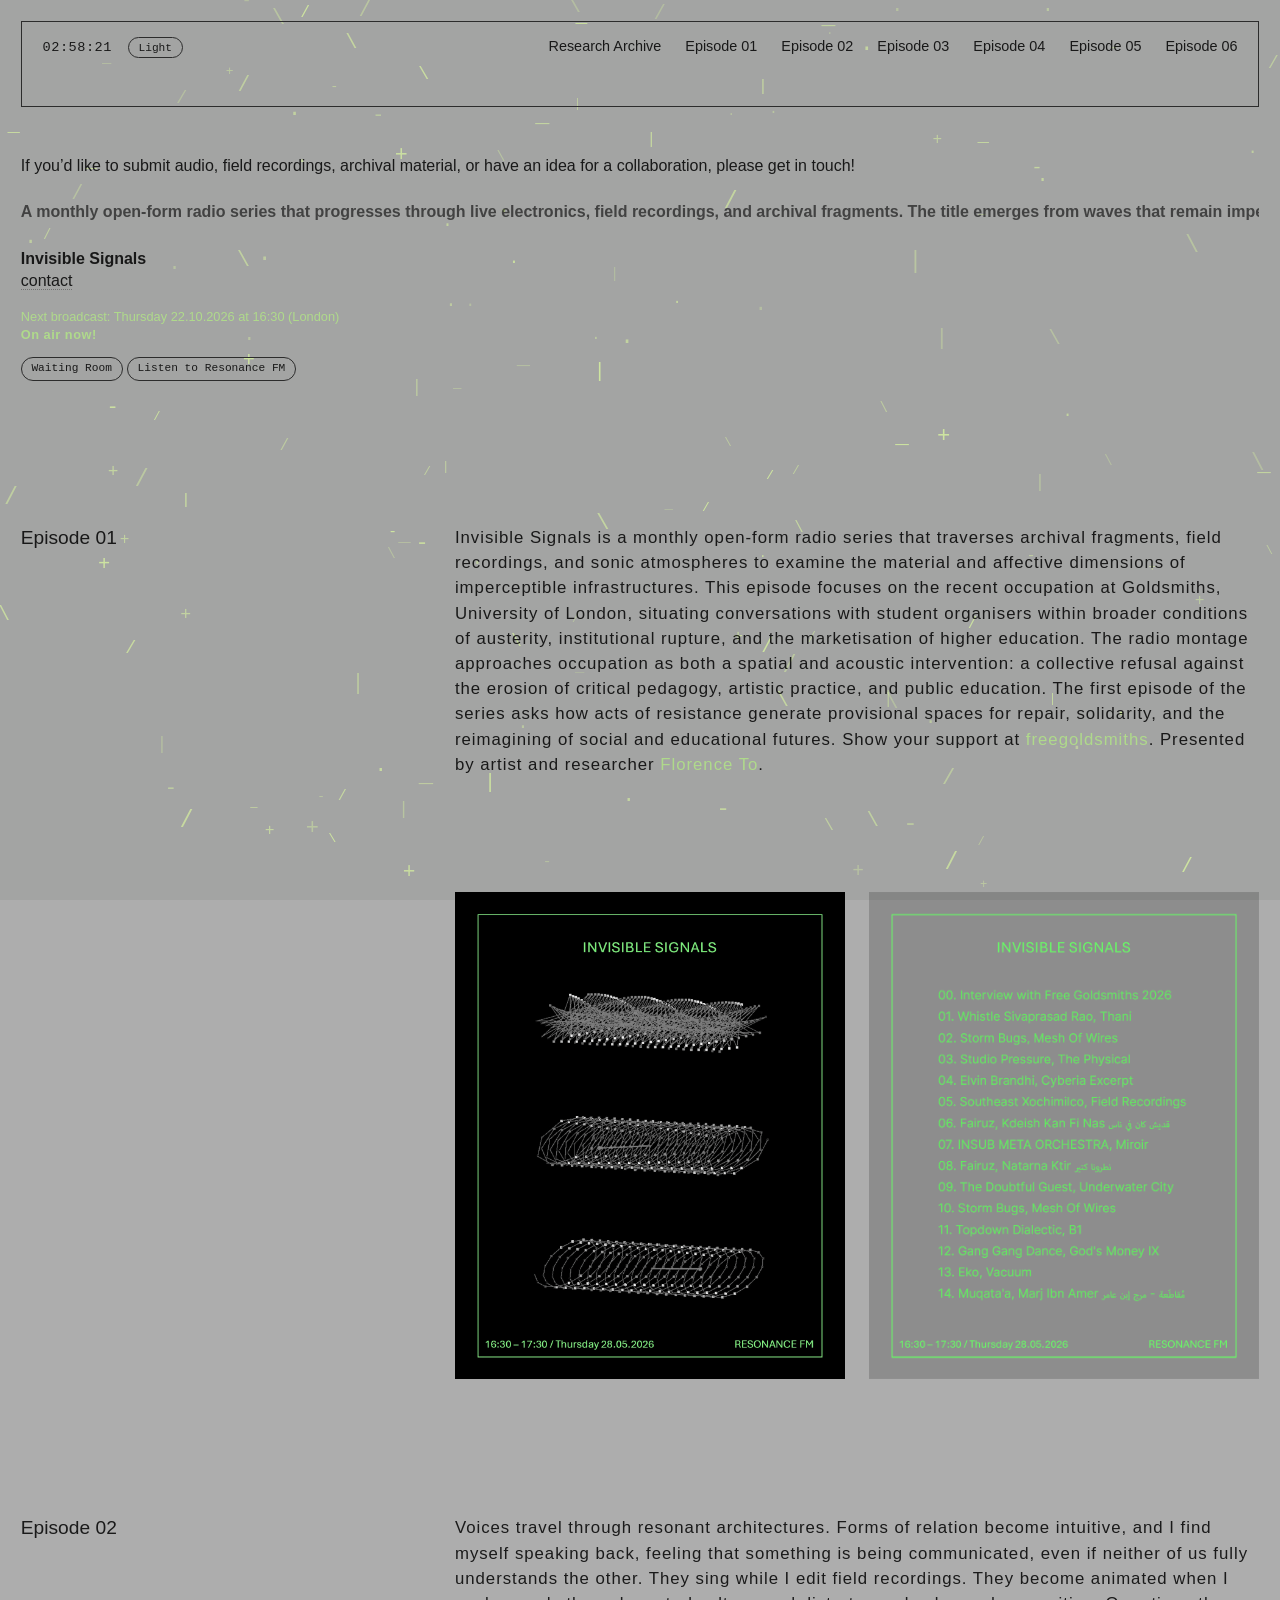
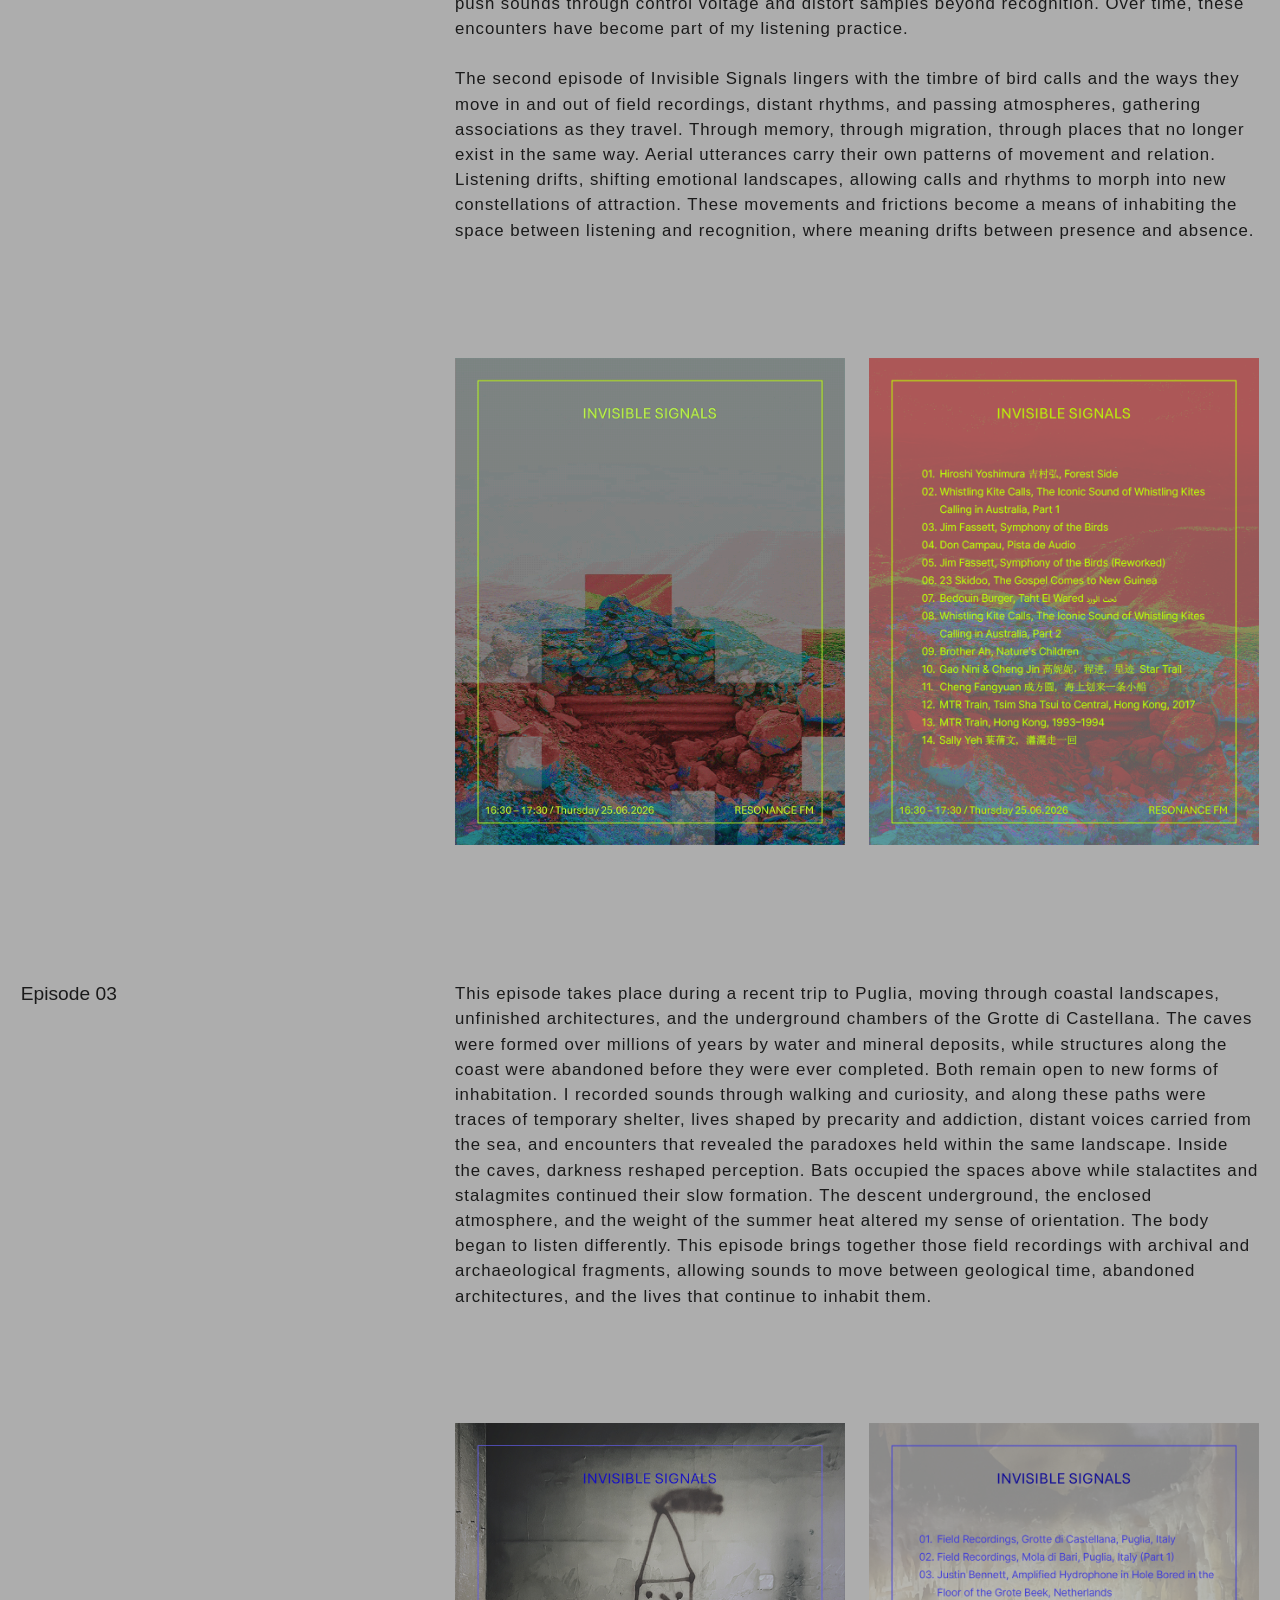
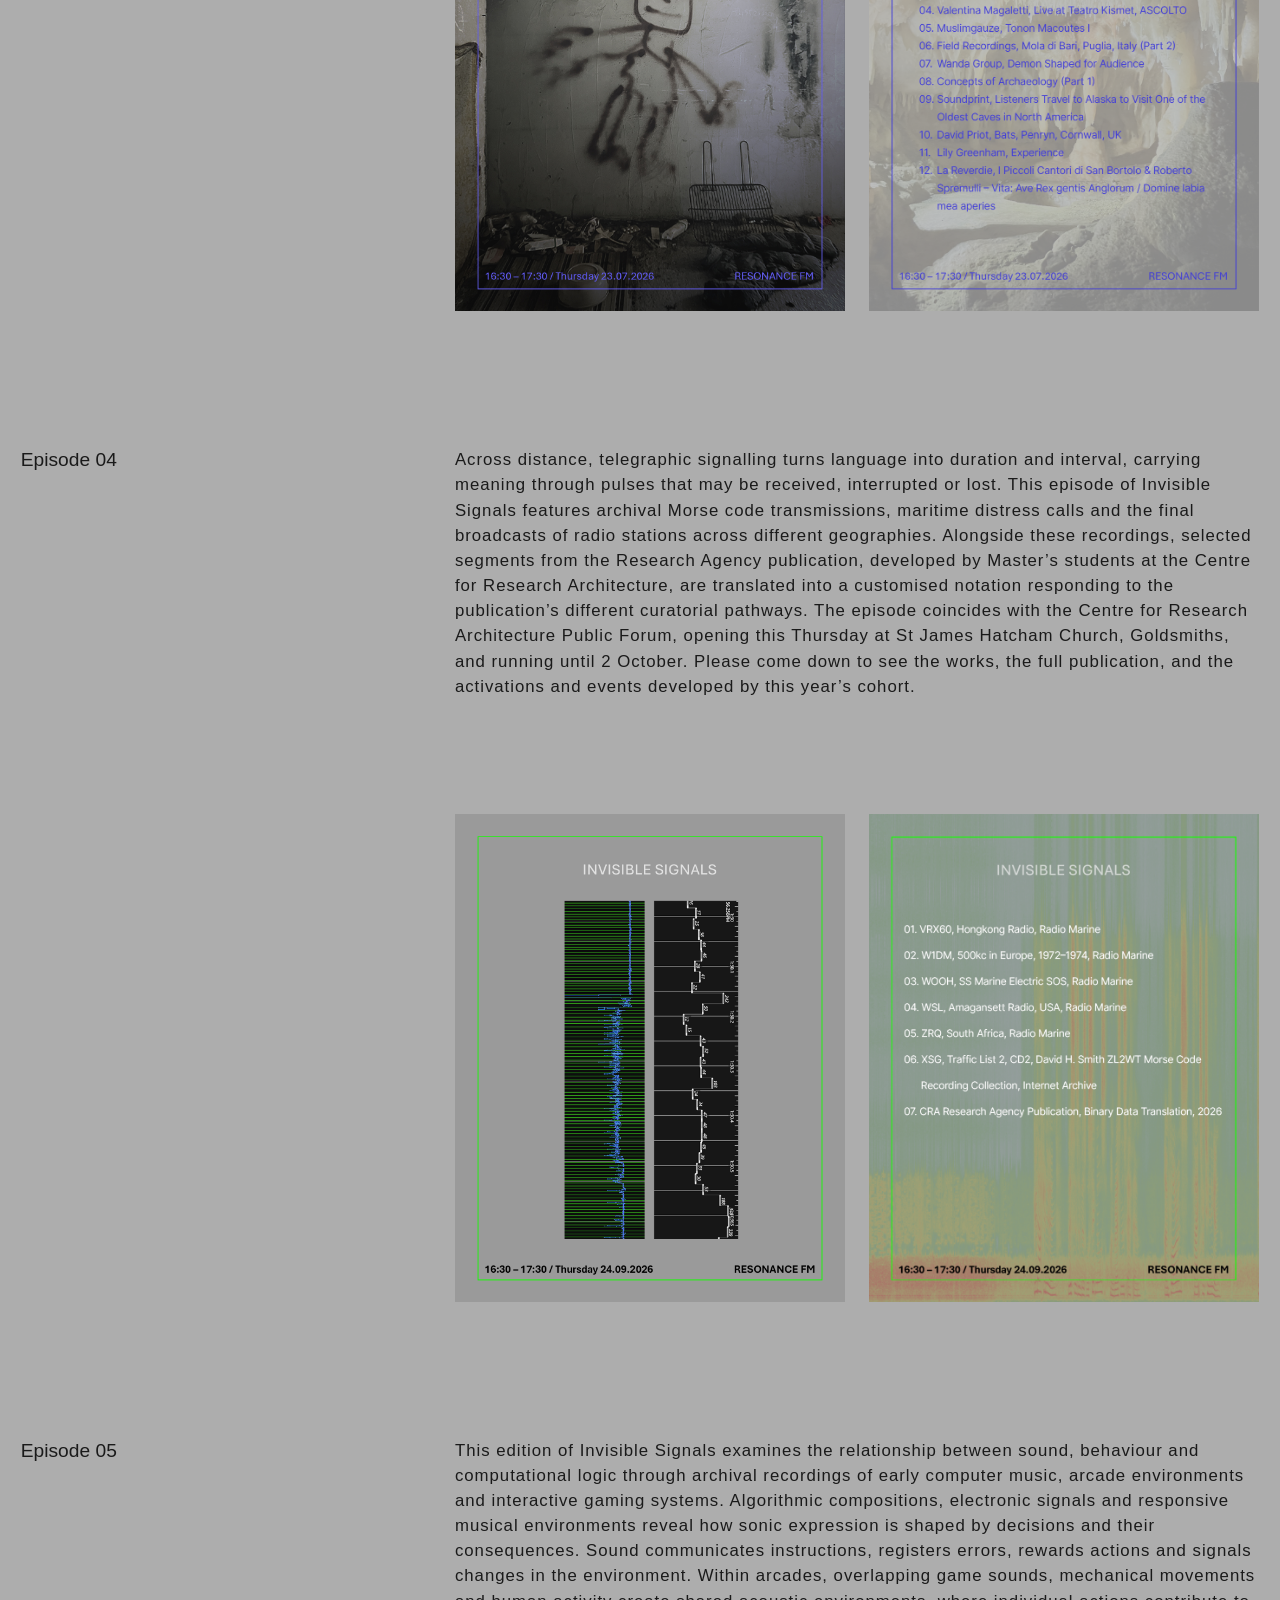
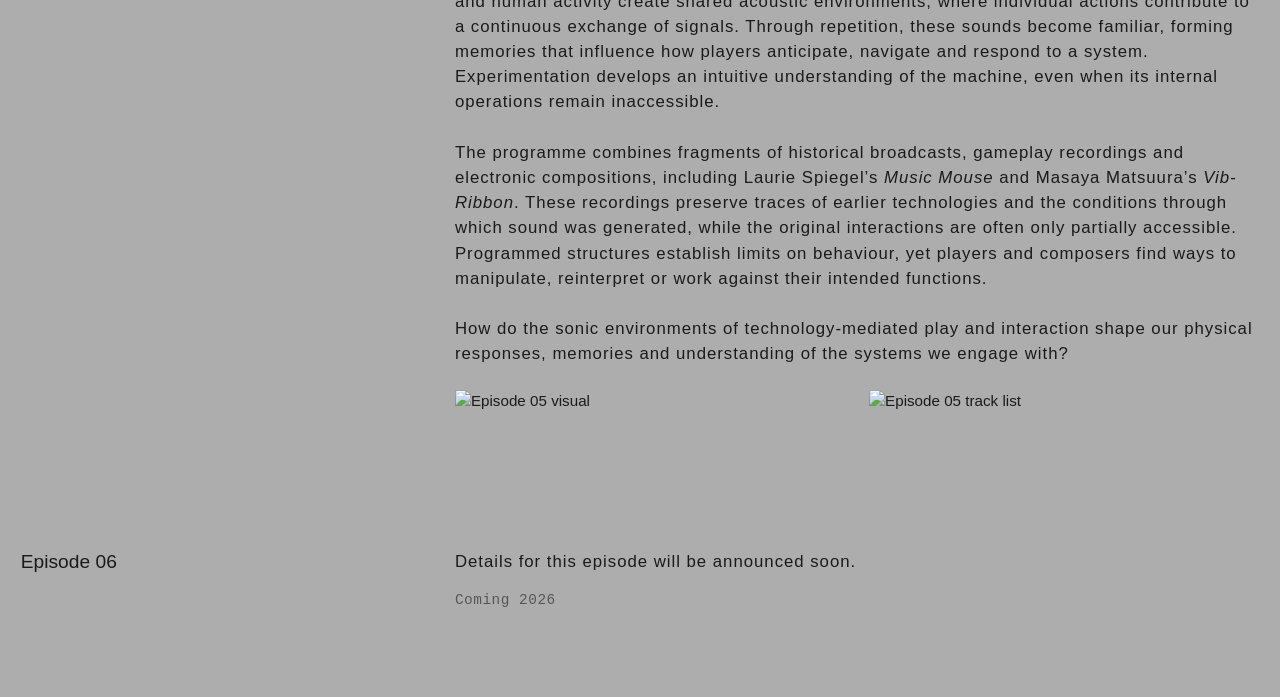
==== index.html @ 04d3ed94 "Update print statement from 'Hello' to 'Goodbye'" ====
<!DOCTYPE html>
<html lang="en">
<head>
    <meta charset="UTF-8">
    <link rel="icon" type="image/png" href="favicon.png">
    <meta name="viewport" content="width=device-width, initial-scale=1.0, shrink-to-fit=no">
    <title>Invisible Signals – Radio Series</title>
    <!-- Open Graph meta tags -->
    <meta property="og:title" content="Invisible Signals – Radio Series">
    <meta property="og:description" content="A monthly open-form radio series exploring live electronics, field recordings, and archival fragments. Hosted by Florence To.">
    <meta property="og:image" content="images/compress-wave.gif">
    <meta property="og:image:width" content="1200">
    <meta property="og:image:height" content="630">
    <meta property="og:url" content="https://invisiblesignals.org/">
    <meta property="og:type" content="website">
    <meta name="title" content="Invisible Signals – Radio Series">
    <meta name="description" content="A monthly open-form radio series exploring live electronics, field recordings, and archival fragments. Hosted by Florence To.">
    <style>
        /* ---------- RESET & BASE ---------- */
        * {
            margin: 0;
            padding: 0;
            box-sizing: border-box;
        }
        a {
            color: #9afc97;
            text-decoration: none;
            transition: opacity 0.2s ease, color 0.2s ease;
        }
        a:hover {
            opacity: 0.7;
        }
        .nav-right a,
        .right-col-bottom a,
        .episode-desc a,
        .contact-text a,
        .marquee-text a,
        .schedule-note a,
        .resonance-mobile-link {
            color: #9afc97;
        }
        .right-col-bottom a {
            border-bottom: 1px dotted #9afc97;
        }
        .right-col-bottom a:hover {
            border-bottom-color: #9afc97;
            opacity: 0.7;
        }
        .bodycopy-2 a {
            color: rgba(175, 218, 139, 1);
        }
        .bodycopy-2 a:hover {
            opacity: 0.7;
        }
        body.light-bg a,
        body.light-bg .nav-right a,
        body.light-bg .right-col-bottom a,
        body.light-bg .episode-desc a,
        body.light-bg .contact-text a,
        body.light-bg .marquee-text a,
        body.light-bg .schedule-note a,
        body.light-bg .resonance-mobile-link {
            color: #2c6e2c;
        }
        body.light-bg .right-col-bottom a {
            border-bottom-color: #2c6e2c;
        }
        body.light-bg .bodycopy-2 a {
            color: rgba(175, 218, 139, 1);
        }
        ::selection {
            background: #2a2a2a;
            color: #f0f0f0;
        }
        ::-moz-selection {
            background: #2a2a2a;
            color: #f0f0f0;
        }
        body.light-bg ::selection {
            background: #d0d0d0;
            color: #1a1a1a;
        }
        body.light-bg ::-moz-selection {
            background: #d0d0d0;
            color: #1a1a1a;
        }
        body {
            background: #adadad;
            font-family: 'Inter', 'Monument Grotesk Variable', -apple-system, BlinkMacSystemFont, sans-serif;
            color: rgba(255, 255, 255, 0.85);
            line-height: 1.4;
            -webkit-font-smoothing: antialiased;
            transition: background-color 0.2s ease, color 0.2s ease;
        }
        body::before {
            content: '';
            position: fixed;
            top: 0;
            left: 0;
            width: 100%;
            height: 100%;
            background-color: #30342f;
            mix-blend-mode: overlay;
            opacity: 0.8;
            pointer-events: none;
            z-index: 1;
            transition: opacity 0.2s ease;
        }
        #asciiCanvas {
            position: fixed;
            top: 0;
            left: 0;
            width: 100%;
            height: 100%;
            pointer-events: none;
            z-index: 0;
            opacity: 1;
        }
        .content {
            max-width: 1400px;
            margin: 0 auto;
            padding: 1.3rem;
            position: relative;
            z-index: 2;
        }
        .bodycopy-2 {
            font-size: clamp(0.9rem, 4vw, 1.05rem);
            letter-spacing: 0.058em;
            line-height: 1.5;
            color: rgba(255, 255, 255, 0.85);
        }
        .grey-caption {
            font-size: clamp(0.75rem, 3.5vw, 0.9rem);
            color: rgba(255, 255, 255, 0.6);
            font-family: 'Monument Grotesk Variable', monospace;
            letter-spacing: 0.037em;
            transition: color 0.2s ease;
        }
        .episode-title-left {
            font-size: clamp(1rem, 5vw, 1.2rem);
            font-weight: 500;
            color: rgba(255, 255, 255, 0.85);
        }
        .header-clock {
            font-family: monospace;
            font-size: clamp(0.7rem, 3.5vw, 0.85rem);
            letter-spacing: 0.5px;
            color: rgba(255, 255, 255, 0.7);
            transition: color 0.2s ease;
        }
        .contact-text {
            font-size: clamp(0.85rem, 4vw, 1rem);
            color: rgba(255, 255, 255, 0.72);
            transition: color 0.2s ease;
        }
        .marquee-text {
            font-weight: bold;
            white-space: nowrap;
            font-size: clamp(0.85rem, 4vw, 1rem);
            color: rgba(255, 255, 255, 0.85);
        }
        .right-col-bottom {
            font-size: clamp(0.85rem, 4vw, 1rem);
        }
        .right-col-bottom a {
            color: rgba(255, 255, 255, 0.64);
            text-decoration: none;
            border-bottom: 1px dotted;
            transition: color 0.2s ease, border-color 0.2s ease;
        }
        .right-col-bottom strong {
            display: block;
        }
        .episode-desc {
            font-size: 0.95rem;
            line-height: 1.5;
            color: rgba(255, 255, 255, 0.85);
            transition: color 0.2s ease;
        }
        .nav-bar {
            position: sticky;
            top: 0;
            background: transparent;
            backdrop-filter: none;
            padding: 0.8rem 1.3rem 3rem 1.3rem;
            margin-bottom: 2rem;
            z-index: 10;
            border: 1px solid #9afc97;
            transition: transform 0.3s ease-in-out, border-color 0.2s ease;
        }
        .nav-bar.header-hidden {
            transform: translateY(-100%);
        }
        .nav-bar-desktop {
            display: flex;
            justify-content: space-between;
            align-items: baseline;
            flex-wrap: wrap;
            gap: 1rem;
        }
        .nav-left {
            display: flex;
            align-items: baseline;
            gap: 1rem;
            flex-wrap: wrap;
        }
        .nav-right {
            display: flex;
            flex-wrap: wrap;
            gap: 1.5rem;
            list-style: none;
        }
        .nav-right a {
            font-size: clamp(0.75rem, 4vw, 0.9rem);
            text-decoration: none;
            color: rgba(255, 255, 255, 0.85);
            transition: opacity 0.2s;
        }
        .nav-right a:hover {
            opacity: 0.7;
        }
        .color-buttons {
            display: flex;
            align-items: baseline;
            gap: 0.5rem;
        }
        .mode-toggle-btn {
            background: transparent;
            border: 1px solid #9afc97;
            border-radius: 20px;
            padding: 0.2rem 0.6rem;
            font-size: 0.7rem;
            cursor: pointer;
            transition: all 0.2s ease;
            color: inherit;
            font-family: monospace;
        }
        .episode {
            margin: 4rem 0;
            padding-top: 2rem;
            scroll-margin-top: 80px;
        }
        .episode-grid {
            display: grid;
            grid-template-columns: 1fr 2fr;
            gap: 2rem;
            margin-top: 1rem;
        }
        .info-section {
            margin: 3rem 0 6rem;
        }
        .info-stack {
            display: flex;
            flex-direction: column;
            gap: 1.5rem;
        }
        .marquee-container {
            overflow: hidden;
            white-space: nowrap;
            width: 100%;
        }
        .marquee-content {
            display: inline-block;
            animation: scrollMarquee 40s linear infinite;
            padding-right: 2rem;
            opacity: 0.7;
        }
        @keyframes scrollMarquee {
            0% { transform: translateX(0); }
            100% { transform: translateX(-50%); }
        }
        body.light-bg {
            color: rgba(0, 0, 0, 0.85);
        }
        body.light-bg .bodycopy-2,
        body.light-bg .episode-title-left,
        body.light-bg .episode-desc,
        body.light-bg .nav-right a,
        body.light-bg .contact-text,
        body.light-bg .marquee-text,
        body.light-bg .right-col-bottom a,
        body.light-bg .header-clock {
            color: rgba(0, 0, 0, 0.85);
        }
        body.light-bg .grey-caption {
            color: rgba(0, 0, 0, 0.5);
        }
        body.light-bg .right-col-bottom a {
            border-bottom-color: rgba(0, 0, 0, 0.3);
        }
        body.light-bg .nav-bar {
            border-color: #2c2c2c;
        }
        body.light-bg .mode-toggle-btn {
            border-color: #2c2c2c;
        }
        body.light-bg::before {
            opacity: 0.2;
        }
        .schedule-note {
            margin-top: 1rem;
            font-size: 0.8rem;
            line-height: 1.4;
            color: rgba(175, 218, 139, 1);
        }
        body.light-bg .schedule-note {
            color: rgba(175, 218, 139, 1);
        }
        .countdown {
            font-weight: bold;
            letter-spacing: 0.5px;
        }
        /* Resonance mobile link – solid border forced */
        .resonance-mobile-link {
            display: inline-block;
            margin-top: 0.8rem;
            background: transparent;
            border: 1px solid #9afc97 !important;
            border-radius: 20px;
            padding: 0.2rem 0.6rem;
            font-size: 0.7rem;
            font-family: monospace;
            color: inherit;
            text-decoration: none;
            cursor: pointer;
            transition: opacity 0.2s;
        }
        .resonance-mobile-link:hover {
            opacity: 0.7;
        }
        body.light-bg .resonance-mobile-link {
            border-color: #2c2c2c !important;
        }

        /* Animated Waiting Room button – cycles between current (white text + green border) and schedule green */
        @keyframes colorShift {
            0% {
                color: #000000;
                border-color: #9afc97;
            }
            50% {
                color: rgba(175, 218, 139, 1);
                border-color: rgba(175, 218, 139, 1);
            }
            100% {
                color: #000000;
                border-color: #9afc97;
            }
        }
        #waitingRoomBtn {
            animation: colorShift 4s ease-in-out infinite;
        }

        /* Popup player – works on both desktop and mobile */
        .popup-player {
            position: fixed;
            z-index: 1000;
            background-color: #1c1c1b;
            border: 1px solid #9afc97;
            border-radius: 12px;
            width: 320px;
            box-shadow: 0 4px 20px rgba(0,0,0,0.5);
            cursor: grab;
        }
        .popup-player:active {
            cursor: grabbing;
        }
        .popup-header {
            display: flex;
            justify-content: space-between;
            align-items: center;
            padding: 0.5rem 0.8rem;
            background: rgba(0,0,0,0.5);
            border-top-left-radius: 12px;
            border-top-right-radius: 12px;
            cursor: grab;
            user-select: none;
        }
        .popup-header:active {
            cursor: grabbing;
        }
        .popup-title {
            font-size: 0.8rem;
            font-family: monospace;
            color: #9afc97;
        }
        .popup-close {
            background: none;
            border: none;
            color: #9afc97;
            font-size: 1.2rem;
            cursor: pointer;
            padding: 0 0.2rem;
            line-height: 1;
        }
        .popup-close:hover {
            opacity: 0.7;
        }
        .popup-content {
            padding: 0.8rem;
        }
        .popup-content iframe {
            width: 100%;
            height: 180px;
            border: none;
            border-radius: 8px;
        }
        body.light-bg .popup-player {
            background-color: #f5f3ef;
            border-color: #2c2c2c;
        }
        body.light-bg .popup-title {
            color: #2c2c2c;
        }
        body.light-bg .popup-close {
            color: #2c2c2c;
        }
        body.light-bg .popup-header {
            background: rgba(0,0,0,0.05);
        }
        @media (max-width: 640px) {
            .popup-player {
                width: 260px;
            }
        }
        @media (max-width: 480px) {
            .popup-player {
                width: 240px;
            }
        }
        /* Mobile header – simplified (no Resonance button) */
        .mobile-second-row {
            display: none;
        }
        .episode-dropdown {
            display: none;
        }
        @media (max-width: 640px) {
            .content { padding: 0.8rem; }
            .nav-bar {
                padding: 0.6rem 0.8rem 0.6rem 0.8rem;
                margin-bottom: 0.5rem;
                flex-direction: column;
            }
            .schedule-note { font-size: 0.9rem; }
            .archive-link-mobile {
                color: inherit !important;
            }
            .archive-link-mobile:hover {
                opacity: 0.7;
            }
            .nav-bar-desktop { flex-direction: column; gap: 0.6rem; }
            .nav-left { width: 100%; justify-content: space-between; }
            .nav-right { display: none; }
            .mobile-second-row {
                display: flex;
                justify-content: space-between;
                align-items: center;
                width: 100%;
                margin-top: 0.2rem;
            }
            .archive-link-mobile {
                font-size: 0.85rem;
                text-decoration: none;
                color: inherit;
                white-space: nowrap;
            }
            .episode-dropdown {
                display: block;
                flex-shrink: 1;
                min-width: 0;
            }
            .episode-dropdown select {
                background: transparent;
                border: 1px solid #9afc97;
                border-radius: 20px;
                padding: 0.2rem 0.6rem;
                font-size: 0.75rem;
                font-family: monospace;
                color: inherit;
                cursor: pointer;
                width: auto;
                max-width: 140px;
            }
            .color-buttons { gap: 0.3rem; }
            .episode-grid { grid-template-columns: 1fr; gap: 1rem; }
            .marquee-content { animation-duration: 35s; }
            .episode { margin: 2.5rem 0; }
            .info-section { margin: 2rem 0 4rem; }
        }
        @media (max-width: 480px) {
            .content { padding: 0.6rem; }
            .nav-bar { padding: 0.5rem 0.6rem 0.5rem 0.6rem; }
            .archive-link-mobile { font-size: 0.75rem; }
            .episode-dropdown select { font-size: 0.7rem; padding: 0.15rem 0.5rem; max-width: 120px; }
            .marquee-content { animation-duration: 30s; }
        }
    </style>
</head>
<body>

<canvas id="asciiCanvas"></canvas>

<div class="content">
    <div class="nav-bar" id="mainHeader">
        <div class="nav-bar-desktop">
            <div class="nav-left">
                <div class="header-clock" id="liveClock">--:--:--</div>
                <div class="color-buttons">
                    <button class="mode-toggle-btn" id="modeToggleBtn">Light</button>
                </div>
            </div>
            <ul class="nav-right">
                <li><a href="/archive">Research Archive</a></li>
                <li><a href="#ep1">Episode 01</a></li>
                <li><a href="#ep2">Episode 02</a></li>
                <li><a href="#ep3">Episode 03</a></li>
                <li><a href="#ep4">Episode 04</a></li>
                <li><a href="#ep5">Episode 05</a></li>
                <li><a href="#ep6">Episode 06</a></li>
            </ul>
        </div>
        <div class="mobile-second-row">
            <a href="/archive" class="archive-link-mobile">Research Archive</a>
            <div class="episode-dropdown">
                <select id="mobileEpisodeSelect">
                    <option value="#ep1">Episode 01</option>
                    <option value="#ep2">Episode 02</option>
                    <option value="#ep3">Episode 03</option>
                    <option value="#ep4">Episode 04</option>
                    <option value="#ep5">Episode 05</option>
                    <option value="#ep6">Episode 06</option>
                </select>
            </div>
        </div>
    </div>

    <section id="info" class="info-section">
        <div class="info-stack">
            <div class="contact-text">
                If you’d like to submit audio, field recordings, archival material, or have an idea for a collaboration, please get in touch!
            </div>
            <div class="marquee-container">
                <div class="marquee-content marquee-text">
                    A monthly open-form radio series that progresses through live electronics, field recordings, and archival fragments. The title emerges from waves that remain imperceptible even as they are heard and felt. The series follows these signals as forms of vibration moving through aetheric conditions in bodies, environments, and infrastructural systems. Each episode moves between sonic essay, radio play, and live composition, tracing rupture, resistance, and repair within border zones, technological networks, and contested terrains.&nbsp;&nbsp;&nbsp;
                </div>
            </div>
            <div class="right-col-bottom">
                <strong>Invisible Signals</strong>
                <a href="mailto:seirynx@mailfence.com">contact</a>
                <div class="schedule-note">
                    <div>Next broadcast: Thursday 22.10.2026 at 16:30 (London)</div>
                    <div class="countdown" id="countdownTimer">--d --h --m --s</div>
                </div>
                <a href="/sound" class="resonance-mobile-link" id="waitingRoomBtn">Waiting Room</a>
                <a href="#" id="resonanceLinkMobile" class="resonance-mobile-link">Listen to Resonance FM</a>
            </div>
        </div>
    </section>

    <!-- EPISODES -->
    <section id="ep1" class="episode">
    <div class="episode-grid">
        <div class="episode-title-left">Episode 01</div>
        <div class="episode-desc">
            <div class="bodycopy-2">Invisible Signals is a monthly open-form radio series that traverses archival fragments, field recordings, and sonic atmospheres to examine the material and affective dimensions of imperceptible infrastructures. This episode focuses on the recent occupation at Goldsmiths, University of London, situating conversations with student organisers within broader conditions of austerity, institutional rupture, and the marketisation of higher education. The radio montage approaches occupation as both a spatial and acoustic intervention: a collective refusal against the erosion of critical pedagogy, artistic practice, and public education. The first episode of the series asks how acts of resistance generate provisional spaces for repair, solidarity, and the reimagining of social and educational futures. Show your support at <a href="https://www.instagram.com/freegoldsmiths" target="_blank" rel="noopener noreferrer">freegoldsmiths</a>. Presented by artist and researcher <a href="https://florence-to.com/" target="_blank" rel="noopener noreferrer">Florence To</a>.</div>
            
            <!-- Side-by-side images -->
            <iframe style="margin-top: 1.5rem; width: 100%; height: 60px;" 
                src="https://player-widget.mixcloud.com/widget/iframe/?hide_cover=1&mini=1&hide_artwork=1&feed=%2FResonance%2Finvisible-signals-28-may-2026-re-editmp3%2F" 
                frameborder="0" 
                allow="encrypted-media; fullscreen; autoplay; idle-detection; speaker-selection; web-share;">
            </iframe>
            <div style="display: flex; gap: 1.5rem; margin: 1.5rem 0; flex-wrap: wrap;">
                <img src="images/episode_01.gif" alt="Episode 01 visual" style="flex: 1; min-width: 150px; max-width: calc(50% - 0.75rem); height: auto; border-radius: 0px;">
                <img src="images/IS_Track_List_01.png" alt="Episode 01 visual" style="flex: 1; min-width: 150px; max-width: calc(50% - 0.75rem); height: auto; border-radius: 0px;">
            </div>
            <div style="margin-top: 1.5rem;"><span class="grey-caption"></span></div>
         </div>
     </div>
</section>

    <section id="ep2" class="episode">
        <div class="episode-grid">
            <div class="episode-title-left">Episode 02</div>
            <div class="episode-desc">
                <div class="bodycopy-2">
    <p style="margin-bottom: 1.5em;">
        Voices travel through resonant architectures. Forms of relation become intuitive, and I find myself speaking back, feeling that something is being communicated, even if neither of us fully understands the other. They sing while I edit field recordings. They become animated when I push sounds through control voltage and distort samples beyond recognition. Over time, these encounters have become part of my listening practice.
    </p>
                    
    <p>
        The second episode of Invisible Signals lingers with the timbre of bird calls and the ways they move in and out of field recordings, distant rhythms, and passing atmospheres, gathering associations as they travel. Through memory, through migration, through places that no longer exist in the same way. Aerial utterances carry their own patterns of movement and relation. Listening drifts, shifting emotional landscapes, allowing calls and rhythms to morph into new constellations of attraction. These movements and frictions become a means of inhabiting the space between listening and recognition, where meaning drifts between presence and absence.
    </p>
</div>
            <!-- Side-by-side images -->
            <iframe style="margin-top: 1.5rem; width: 100%; height: 60px;" 
                    src="https://player-widget.mixcloud.com/widget/iframe/?hide_cover=1&mini=1&hide_artwork=1&feed=%2FResonance%2Finvisible-signals-25-june-2026-episode-02%2F" 
                    frameborder="0" 
                    allow="encrypted-media; fullscreen; autoplay; idle-detection; speaker-selection; web-share;">
            </iframe>
            <div style="display: flex; gap: 1.5rem; margin: 1.5rem 0; flex-wrap: wrap;">
                <img src="images/episode_02.gif" alt="Episode 02 visual" style="flex: 1; min-width: 150px; max-width: calc(50% - 0.75rem); height: auto; border-radius: 0px;">
                <img src="images/IS_Track_List_02.png" alt="Episode 02 visual" style="flex: 1; min-width: 150px; max-width: calc(50% - 0.75rem); height: auto; border-radius: 0px;">
            </div>
            <div style="margin-top: 1.5rem;"><span class="grey-caption"></span></div>
         </div>
     </div>
</section>

<section id="ep3" class="episode">
    <div class="episode-grid">
        <div class="episode-title-left">Episode 03</div>
        <div class="episode-desc">
            <div class="bodycopy-2">This episode takes place during a recent trip to Puglia, moving through coastal landscapes, unfinished architectures, and the underground chambers of the Grotte di Castellana. The caves were formed over millions of years by water and mineral deposits, while structures along the coast were abandoned before they were ever completed. Both remain open to new forms of inhabitation. I recorded sounds through walking and curiosity, and along these paths were traces of temporary shelter, lives shaped by precarity and addiction, distant voices carried from the sea, and encounters that revealed the paradoxes held within the same landscape. Inside the caves, darkness reshaped perception. Bats occupied the spaces above while stalactites and stalagmites continued their slow formation. The descent underground, the enclosed atmosphere, and the weight of the summer heat altered my sense of orientation. The body began to listen differently. This episode brings together those field recordings with archival and archaeological fragments, allowing sounds to move between geological time, abandoned architectures, and the lives that continue to inhabit them.</div>
            
            <!-- Side-by-side images -->
            <iframe style="margin-top: 1.5rem; width: 100%; height: 60px;" 
                    src="https://player-widget.mixcloud.com/widget/iframe/?hide_cover=1&mini=1&hide_artwork=1&feed=%2FResonance%2Finvisible-signals-23-july-2026%2F" 
                    frameborder="0" 
                    allow="encrypted-media; fullscreen; autoplay; idle-detection; speaker-selection; web-share;">
            </iframe>
            <div style="display: flex; gap: 1.5rem; margin: 1.5rem 0; flex-wrap: wrap;">
                <img src="images/episode_03.jpg" alt="Episode 03 visual" style="flex: 1; min-width: 150px; max-width: calc(50% - 0.75rem); height: auto; border-radius: 0px;">
                <img src="images/IS_Track_List_03.png" alt="Episode 03 visual" style="flex: 1; min-width: 150px; max-width: calc(50% - 0.75rem); height: auto; border-radius: 0px;">
            </div>
            <div style="margin-top: 1.5rem;"><span class="grey-caption"></span></div>
            
        </div> <!-- end episode-desc -->
    </div> <!-- end episode-grid -->
</section>

    <section id="ep4" class="episode">
        <div class="episode-grid">
            <div class="episode-title-left">Episode 04</div>
            <div class="episode-desc">
            <div class="bodycopy-2">Across distance, telegraphic signalling turns language into duration and interval, carrying meaning through pulses that may be received, interrupted or lost. This episode of Invisible Signals features archival Morse code transmissions, maritime distress calls and the final broadcasts of radio stations across different geographies. Alongside these recordings, selected segments from the Research Agency publication, developed by Master’s students at the Centre for Research Architecture, are translated into a customised notation responding to the publication’s different curatorial pathways. The episode coincides with the Centre for Research Architecture Public Forum, opening this Thursday at St James Hatcham Church, Goldsmiths, and running until 2 October. Please come down to see the works, the full publication, and the activations and events developed by this year’s cohort.
</div>
            
            <!-- Side-by-side images -->
            <iframe style="margin-top: 1.5rem; width: 100%; height: 60px;" 
                    src="https://player-widget.mixcloud.com/widget/iframe/?hide_cover=1&mini=1&hide_artwork=1&feed=%2FResonance%2Finvisible-signals-24-september-2026-4%2F" 
                    frameborder="0" 
                    allow="encrypted-media; fullscreen; autoplay; idle-detection; speaker-selection; web-share;">
            </iframe>
            <div style="display: flex; gap: 1.5rem; margin: 1.5rem 0; flex-wrap: wrap;">
                <img src="images/episode_04.png" alt="Episode 04 visual" style="flex: 1; min-width: 150px; max-width: calc(50% - 0.75rem); height: auto; border-radius: 0px;">
                <img src="images/IS_Track_List_04.png" alt="Episode 04 visual" style="flex: 1; min-width: 150px; max-width: calc(50% - 0.75rem); height: auto; border-radius: 0px;">
            </div>
            <div style="margin-top: 1.5rem;"><span class="grey-caption"></span></div>
            
        </div> <!-- end episode-desc -->
    </div> <!-- end episode-grid -->
</section>
        <section id="ep5" class="episode">
        <div class="episode-grid">
            <div class="episode-title-left">Episode 05</div>
            <div class="episode-desc">
                <div class="bodycopy-2">
                    <p style="margin-bottom: 1.5em;">
                        This edition of Invisible Signals examines the relationship between sound, behaviour and computational logic through archival recordings of early computer music, arcade environments and interactive gaming systems. Algorithmic compositions, electronic signals and responsive musical environments reveal how sonic expression is shaped by decisions and their consequences. Sound communicates instructions, registers errors, rewards actions and signals changes in the environment. Within arcades, overlapping game sounds, mechanical movements and human activity create shared acoustic environments, where individual actions contribute to a continuous exchange of signals. Through repetition, these sounds become familiar, forming memories that influence how players anticipate, navigate and respond to a system. Experimentation develops an intuitive understanding of the machine, even when its internal operations remain inaccessible.
                    </p>

                    <p style="margin-bottom: 1.5em;">
                        The programme combines fragments of historical broadcasts, gameplay recordings and electronic compositions, including Laurie Spiegel’s <em>Music Mouse</em> and Masaya Matsuura’s <em>Vib-Ribbon</em>. These recordings preserve traces of earlier technologies and the conditions through which sound was generated, while the original interactions are often only partially accessible. Programmed structures establish limits on behaviour, yet players and composers find ways to manipulate, reinterpret or work against their intended functions.
                    </p>

                    <p>
                        How do the sonic environments of technology-mediated play and interaction shape our physical responses, memories and understanding of the systems we engage with?
                    </p>
                </div>

                <!-- ============================================================
                     MIXCLOUD PLAYER — NOT YET LIVE
                     When the Episode 05 show page exists on Mixcloud, take the
                     embed code and paste the feed slug into the src below
                     (the part between the two %2F), then delete the
                     surrounding comment tags so the iframe is active.

                     Example:
                     ...&feed=%2FResonance%2Finvisible-signals-22-october-2026-episode-05%2F

                <iframe style="margin-top: 1.5rem; width: 100%; height: 60px;" 
                        src="https://player-widget.mixcloud.com/widget/iframe/?hide_cover=1&mini=1&hide_artwork=1&feed=%2FResonance%2F[EPISODE-05-SLUG]%2F" 
                        frameborder="0" 
                        allow="encrypted-media; fullscreen; autoplay; idle-detection; speaker-selection; web-share;">
                </iframe>
                     ============================================================ -->

                <div style="display: flex; gap: 1.5rem; margin: 1.5rem 0; flex-wrap: wrap;">
                    <img src="images/episode_05.gif" alt="Episode 05 visual" style="flex: 1; min-width: 150px; max-width: calc(50% - 0.75rem); height: auto; border-radius: 0px;">
                    <img src="images/IS_Track_List_05.gif" alt="Episode 05 track list" style="flex: 1; min-width: 150px; max-width: calc(50% - 0.75rem); height: auto; border-radius: 0px;">
                </div>
                <div style="margin-top: 1.5rem;"><span class="grey-caption"></span></div>
            </div>
        </div>
    </section>

    <section id="ep6" class="episode">
        <div class="episode-grid">
            <div class="episode-title-left">Episode 06</div>
            <div class="episode-desc">
                <div class="bodycopy-2">Details for this episode will be announced soon.</div>
                <div class="grey-caption" style="margin-top: 1rem;">Coming 2026</div>
            </div>
        </div>
    </section>
</div>

<!-- Popup player -->
<div id="resonancePopup" class="popup-player" style="display: none; top: 20px; left: 20px;">
    <div class="popup-header" id="popupHeader">
        <span class="popup-title">Resonance FM</span>
        <button class="popup-close" id="closePopup">&times;</button>
    </div>
    <div class="popup-content">
        <iframe src="http://player.resonancefm.com/" title="Resonance FM player"></iframe>
    </div>
</div>

<script>
    // ========== ASCII WAVE PARTICLES ==========
    const canvas = document.getElementById('asciiCanvas');
    let ctx = canvas.getContext('2d');
    let particles = [];
    let width = window.innerWidth;
    let height = window.innerHeight;
    const chars = ['/', '\\', '|', '-', '_', '+', '.', '·'];

    let mouseX = null, mouseY = null;
    const MAGNET_RADIUS = 150;
    const MAGNET_STRENGTH = 0.15;
    const MAX_SPEED = 1.5;

    function resizeCanvas() {
        width = window.innerWidth;
        height = window.innerHeight;
        canvas.width = width;
        canvas.height = height;
        initParticles();
    }

    function initParticles() {
        let particleCount = Math.floor(width * height / 8000);
        particleCount = Math.min(500, Math.max(150, particleCount));
        particles = [];
        const isMobile = width < 640;
        const minSize = isMobile ? 10 : 12;
        const maxSize = isMobile ? 20 : 24;
        for (let i = 0; i < particleCount; i++) {
            particles.push({
                x: Math.random() * width,
                y: Math.random() * height,
                char: chars[Math.floor(Math.random() * chars.length)],
                vx: (Math.random() - 0.5) * 0.3,
                vy: (Math.random() - 0.5) * 0.2 + 0.1,
                size: minSize + Math.random() * (maxSize - minSize),
                opacity: 0.3 + Math.random() * 0.5
            });
        }
    }

    function updateParticles() {
        if (mouseX !== null && mouseY !== null) {
            for (let p of particles) {
                let dx = mouseX - p.x;
                let dy = mouseY - p.y;
                let dist = Math.hypot(dx, dy);
                if (dist < MAGNET_RADIUS && dist > 0.01) {
                    let force = (1 - dist / MAGNET_RADIUS) * MAGNET_STRENGTH;
                    force = Math.min(force, 0.5);
                    let angle = Math.atan2(dy, dx);
                    let ax = Math.cos(angle) * force;
                    let ay = Math.sin(angle) * force;
                    p.vx += ax;
                    p.vy += ay;
                    let spd = Math.hypot(p.vx, p.vy);
                    if (spd > MAX_SPEED) {
                        p.vx = (p.vx / spd) * MAX_SPEED;
                        p.vy = (p.vy / spd) * MAX_SPEED;
                    }
                }
            }
        }
        for (let p of particles) {
            p.x += p.vx;
            p.y += p.vy;
            if (p.x < -50) p.x = width + 50;
            if (p.x > width + 50) p.x = -50;
            if (p.y < -50) p.y = height + 50;
            if (p.y > height + 50) p.y = -50;
        }
    }

    function drawParticles() {
        if (!ctx) return;
        ctx.clearRect(0, 0, width, height);
        ctx.font = '14px "Courier New", monospace';
        ctx.fillStyle = '#e3ffa9';
        ctx.textBaseline = 'middle';
        ctx.textAlign = 'center';
        for (let p of particles) {
            ctx.font = `${p.size}px "Courier New", monospace`;
            ctx.globalAlpha = p.opacity * 0.9;
            ctx.fillText(p.char, p.x, p.y);
        }
        ctx.globalAlpha = 1;
    }

    // ✅ ANIMATION LOOP (was missing – fixed)
    function animate() {
        updateParticles();
        drawParticles();
        requestAnimationFrame(animate);
    }

    function updateMousePosition(clientX, clientY) {
        const rect = canvas.getBoundingClientRect();
        if (rect.width === 0 || rect.height === 0) return;
        const scaleX = canvas.width / rect.width;
        const scaleY = canvas.height / rect.height;
        let canvasX = (clientX - rect.left) * scaleX;
        let canvasY = (clientY - rect.top) * scaleY;
        canvasX = Math.min(Math.max(canvasX, 0), width);
        canvasY = Math.min(Math.max(canvasY, 0), height);
        mouseX = canvasX;
        mouseY = canvasY;
    }
    
    function resetMousePosition() {
        mouseX = null;
        mouseY = null;
    }
    
    // Mouse events
    window.addEventListener('mousemove', (e) => updateMousePosition(e.clientX, e.clientY));
    window.addEventListener('mouseleave', resetMousePosition);
    
    // Touch events for mobile
    window.addEventListener('touchmove', (e) => {
        e.preventDefault(); // prevent scrolling while interacting with particles
        const touch = e.touches[0];
        if (touch) updateMousePosition(touch.clientX, touch.clientY);
    });
    window.addEventListener('touchend', resetMousePosition);
    window.addEventListener('touchcancel', resetMousePosition);
    window.addEventListener('resize', () => resizeCanvas());
    resizeCanvas();
    animate();  // now safe – animate() is defined

    // ========== LIGHT / DARK MODE WITH PERSISTENCE (localStorage) ==========
    const modeToggleBtn = document.getElementById('modeToggleBtn');

    function setLightMode() {   // renamed from setGreyMode for clarity
        document.body.style.backgroundColor = '#adadad';
        document.body.classList.add('light-bg');
        modeToggleBtn.textContent = 'Light';
        localStorage.setItem('invisibleSignalsMode', 'light');
    }

    function setDarkMode() {
        document.body.style.backgroundColor = '#1c1c1b';
        document.body.classList.remove('light-bg');
        modeToggleBtn.textContent = 'Dark';
        localStorage.setItem('invisibleSignalsMode', 'dark');
    }

    function toggleMode() {
        const isCurrentlyLight = document.body.classList.contains('light-bg');
        if (isCurrentlyLight) {
            setDarkMode();
        } else {
            setLightMode();
        }
    }

    // Load saved preference on page load
    const savedMode = localStorage.getItem('invisibleSignalsMode');
    if (savedMode === 'dark') {
        setDarkMode();
    } else {
        // default to light (grey background)
        setLightMode();
    }

    modeToggleBtn.addEventListener('click', toggleMode);

    // ========== CLOCK ==========
    function updateClock() {
        const now = new Date();
        document.getElementById('liveClock').textContent = `${String(now.getHours()).padStart(2,'0')}:${String(now.getMinutes()).padStart(2,'0')}:${String(now.getSeconds()).padStart(2,'0')}`;
    }
    updateClock();
    setInterval(updateClock, 1000);

    // ========== HEADER HIDE/SHOW ==========
    let lastScrollTop = 0;
    const header = document.getElementById('mainHeader');
    window.addEventListener('scroll', () => {
        const scrollTop = window.pageYOffset || document.documentElement.scrollTop;
        if (Math.abs(scrollTop - lastScrollTop) <= 5) return;
        if (scrollTop > lastScrollTop && scrollTop > 80) header.classList.add('header-hidden');
        else header.classList.remove('header-hidden');
        lastScrollTop = scrollTop;
    });

    // ========== MOBILE DROPDOWN ==========
    const mobileSelect = document.getElementById('mobileEpisodeSelect');
    if (mobileSelect) {
        mobileSelect.addEventListener('change', function(e) {
            const target = e.target.value;
            if (target) window.location.hash = target;
        });
    }

        // ========== COUNTDOWN TIMER ==========
    function updateCountdown() {
        const targetDate = new Date('2026-10-22T16:30:00+01:00');
        const now = new Date();
        const diff = targetDate - now;
        const countdownElement = document.getElementById('countdownTimer');
        if (!countdownElement) return;
        if (diff <= 0) {
            countdownElement.textContent = "On air now!";
            return;
        }
        const days = Math.floor(diff / (1000 * 60 * 60 * 24));
        const hours = Math.floor((diff % (1000 * 60 * 60 * 24)) / (1000 * 60 * 60));
        const minutes = Math.floor((diff % (1000 * 60 * 60)) / (1000 * 60));
        const seconds = Math.floor((diff % (1000 * 60)) / 1000);
        countdownElement.textContent = `${days}d ${hours}h ${minutes}m ${seconds}s`;
    }

    // ✅ START THE COUNTDOWN
    updateCountdown();                 // show immediately
    setInterval(updateCountdown, 1000); // update every second
    
    // ========== MOVABLE POPUP PLAYER ==========
    const popup = document.getElementById('resonancePopup');
    const popupHeaderDrag = document.getElementById('popupHeader');
    let isDragging = false;
    let offsetX, offsetY;

    function showPopup() {
        popup.style.display = 'block';
        if (!popup.style.top || popup.style.top === 'auto') {
            popup.style.top = '20px';
            popup.style.left = '20px';
        }
    }

    function closePopup(e) {
        if (e) {
            e.stopPropagation();
            e.preventDefault();
        }
        popup.style.display = 'none';
    }

    function startDrag(e) {
        isDragging = true;
        const rect = popup.getBoundingClientRect();
        let clientX, clientY;
        if (e.touches) {
            clientX = e.touches[0].clientX;
            clientY = e.touches[0].clientY;
        } else {
            clientX = e.clientX;
            clientY = e.clientY;
        }
        offsetX = clientX - rect.left;
        offsetY = clientY - rect.top;
        popup.style.cursor = 'grabbing';
        e.preventDefault();
    }

    function onDrag(e) {
        if (!isDragging) return;
        let clientX, clientY;
        if (e.touches) {
            clientX = e.touches[0].clientX;
            clientY = e.touches[0].clientY;
        } else {
            clientX = e.clientX;
            clientY = e.clientY;
        }
        let newLeft = clientX - offsetX;
        let newTop = clientY - offsetY;
        newLeft = Math.min(Math.max(newLeft, 0), window.innerWidth - popup.offsetWidth);
        newTop = Math.min(Math.max(newTop, 0), window.innerHeight - popup.offsetHeight);
        popup.style.left = newLeft + 'px';
        popup.style.top = newTop + 'px';
    }

    function stopDrag() {
        isDragging = false;
        popup.style.cursor = '';
    }

    popupHeaderDrag.addEventListener('mousedown', startDrag);
    window.addEventListener('mousemove', onDrag);
    window.addEventListener('mouseup', stopDrag);
    popupHeaderDrag.addEventListener('touchstart', startDrag);
    window.addEventListener('touchmove', onDrag);
    window.addEventListener('touchend', stopDrag);

    const closeBtn = document.getElementById('closePopup');
    closeBtn.addEventListener('click', closePopup);
    closeBtn.addEventListener('touchstart', closePopup);

    const resonanceLinkMobile = document.getElementById('resonanceLinkMobile');
    function openPopupHandler(e) {
        e.preventDefault();
        showPopup();
    }
    resonanceLinkMobile.addEventListener('click', openPopupHandler);
    resonanceLinkMobile.addEventListener('touchstart', openPopupHandler);
</script>
</body>
</html>
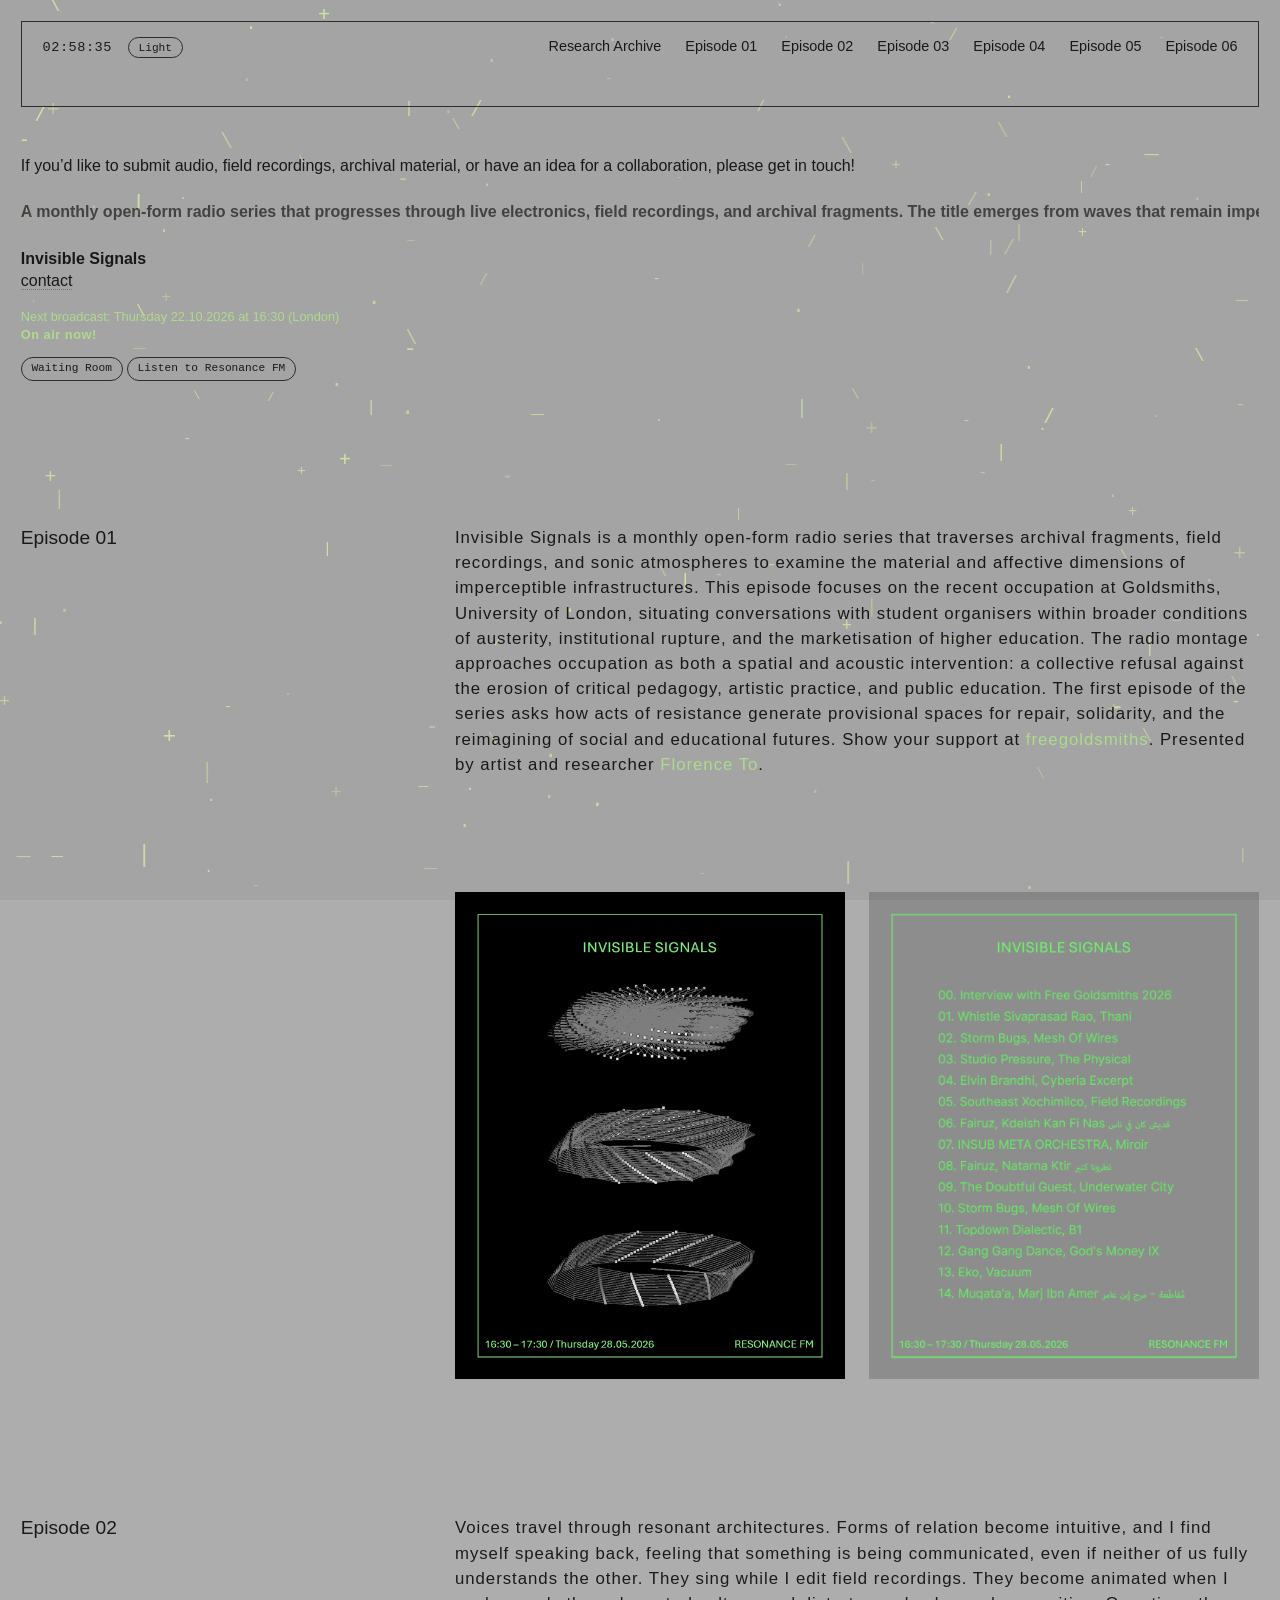
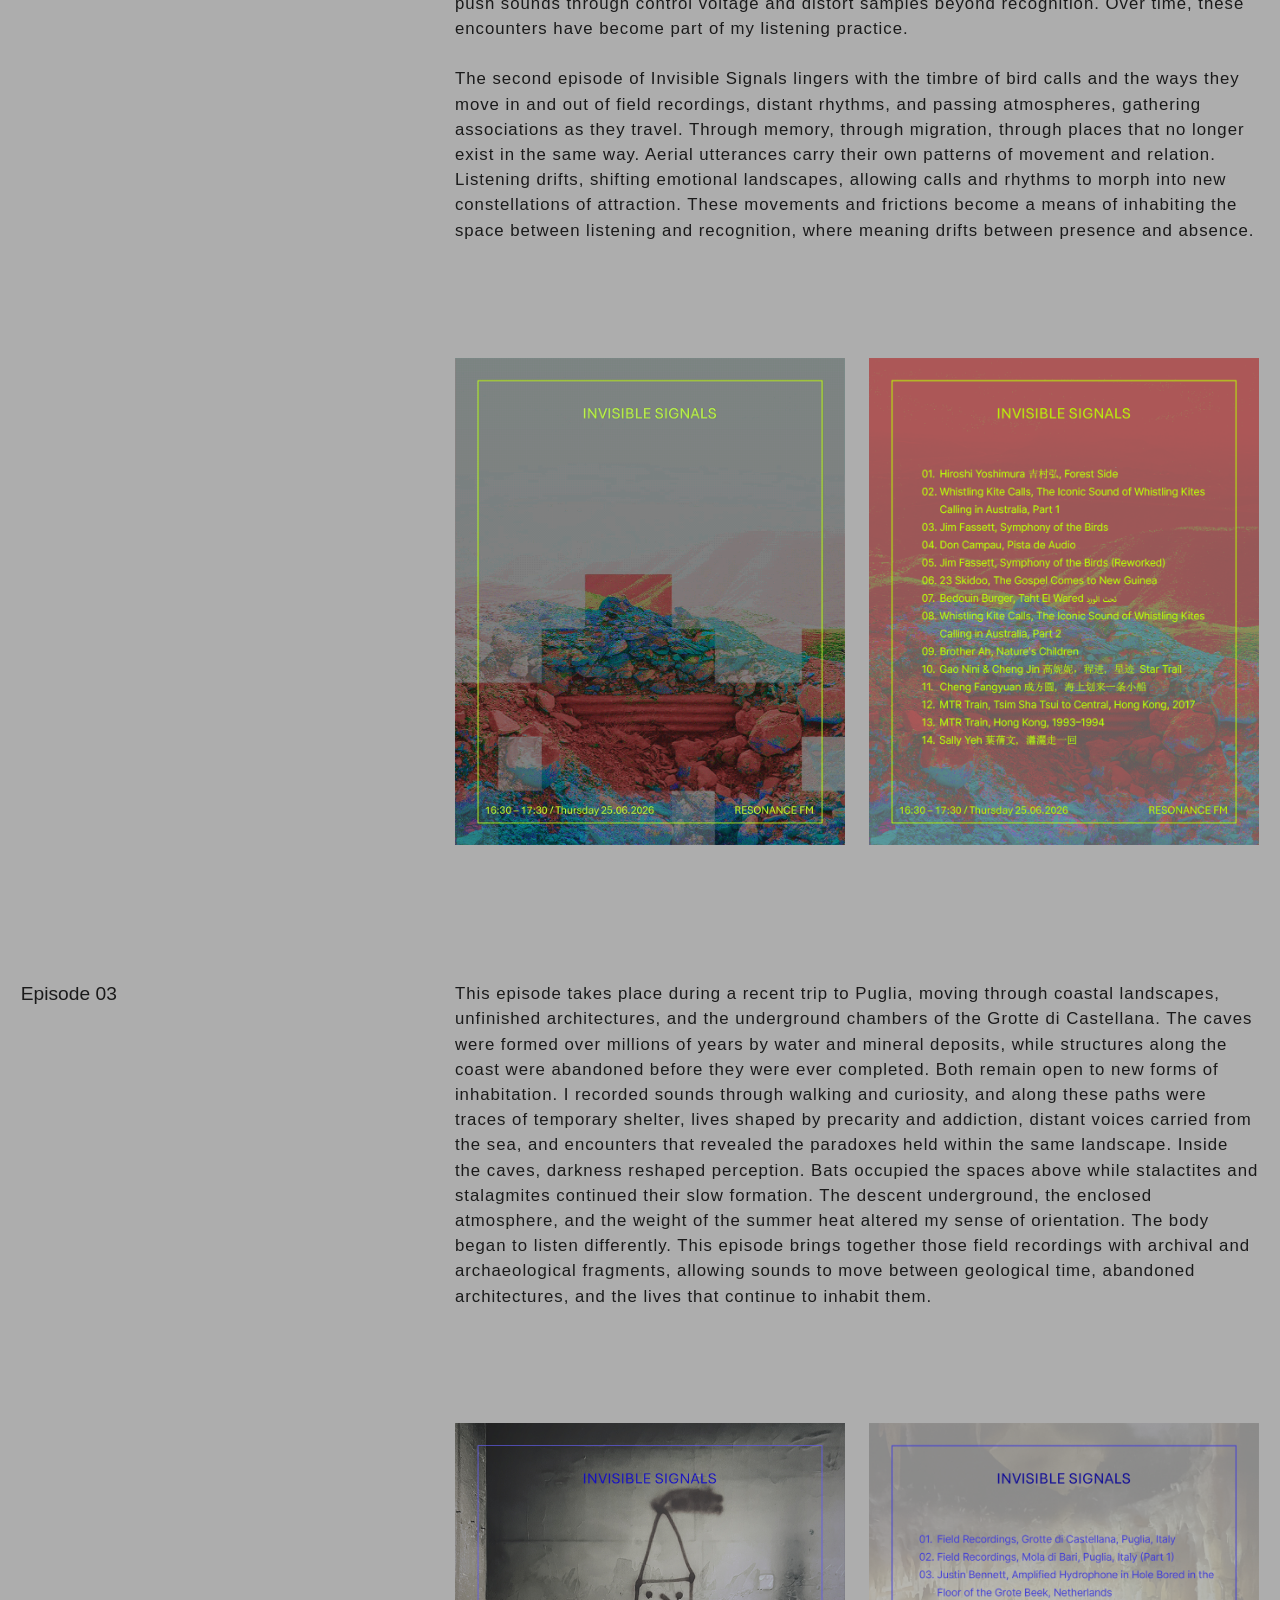
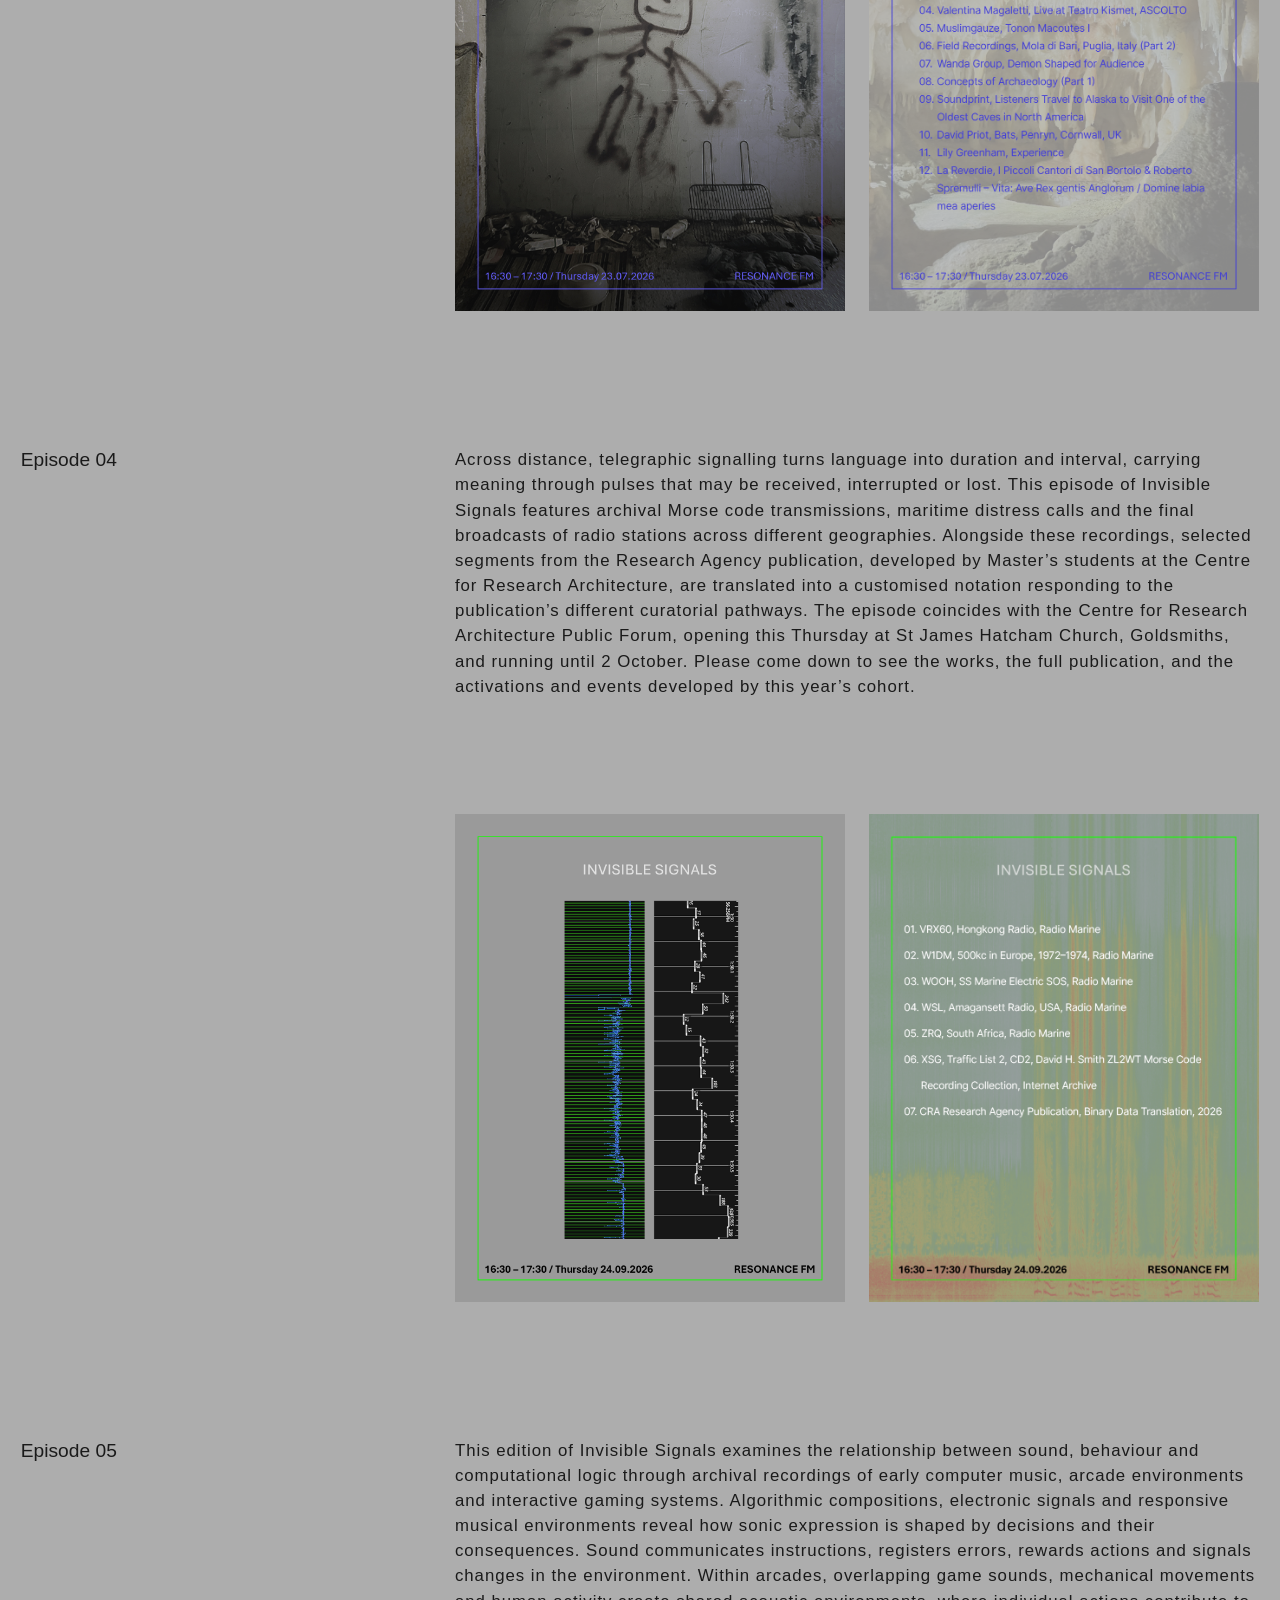
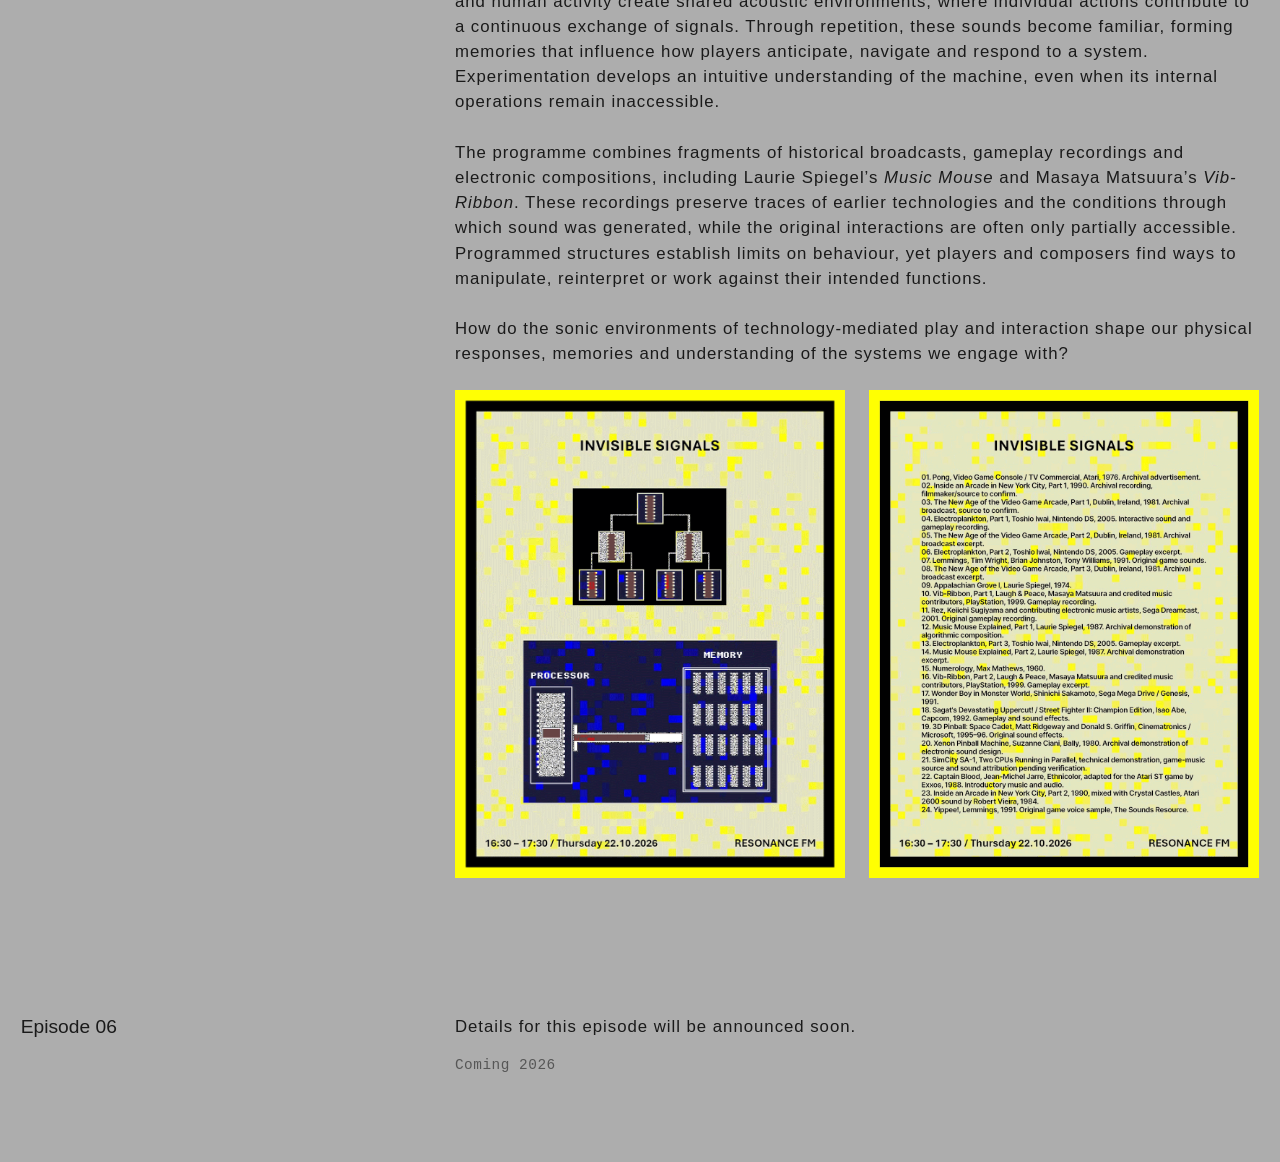
==== commit dd17921e: "Update index.html" ====
--- a/index.html
+++ b/index.html
@@ -652,7 +652,7 @@
         </div> <!-- end episode-desc -->
     </div> <!-- end episode-grid -->
 </section>
-        <section id="ep5" class="episode">
+            <section id="ep5" class="episode">
         <div class="episode-grid">
             <div class="episode-title-left">Episode 05</div>
             <div class="episode-desc">
@@ -670,22 +670,7 @@
                     </p>
                 </div>
 
-                <!-- ============================================================
-                     MIXCLOUD PLAYER — NOT YET LIVE
-                     When the Episode 05 show page exists on Mixcloud, take the
-                     embed code and paste the feed slug into the src below
-                     (the part between the two %2F), then delete the
-                     surrounding comment tags so the iframe is active.
-
-                     Example:
-                     ...&feed=%2FResonance%2Finvisible-signals-22-october-2026-episode-05%2F
-
-                <iframe style="margin-top: 1.5rem; width: 100%; height: 60px;" 
-                        src="https://player-widget.mixcloud.com/widget/iframe/?hide_cover=1&mini=1&hide_artwork=1&feed=%2FResonance%2F[EPISODE-05-SLUG]%2F" 
-                        frameborder="0" 
-                        allow="encrypted-media; fullscreen; autoplay; idle-detection; speaker-selection; web-share;">
-                </iframe>
-                     ============================================================ -->
+                <!-- TODO: paste Mixcloud iframe here once Episode 05 is live -->
 
                 <div style="display: flex; gap: 1.5rem; margin: 1.5rem 0; flex-wrap: wrap;">
                     <img src="images/episode_05.gif" alt="Episode 05 visual" style="flex: 1; min-width: 150px; max-width: calc(50% - 0.75rem); height: auto; border-radius: 0px;">
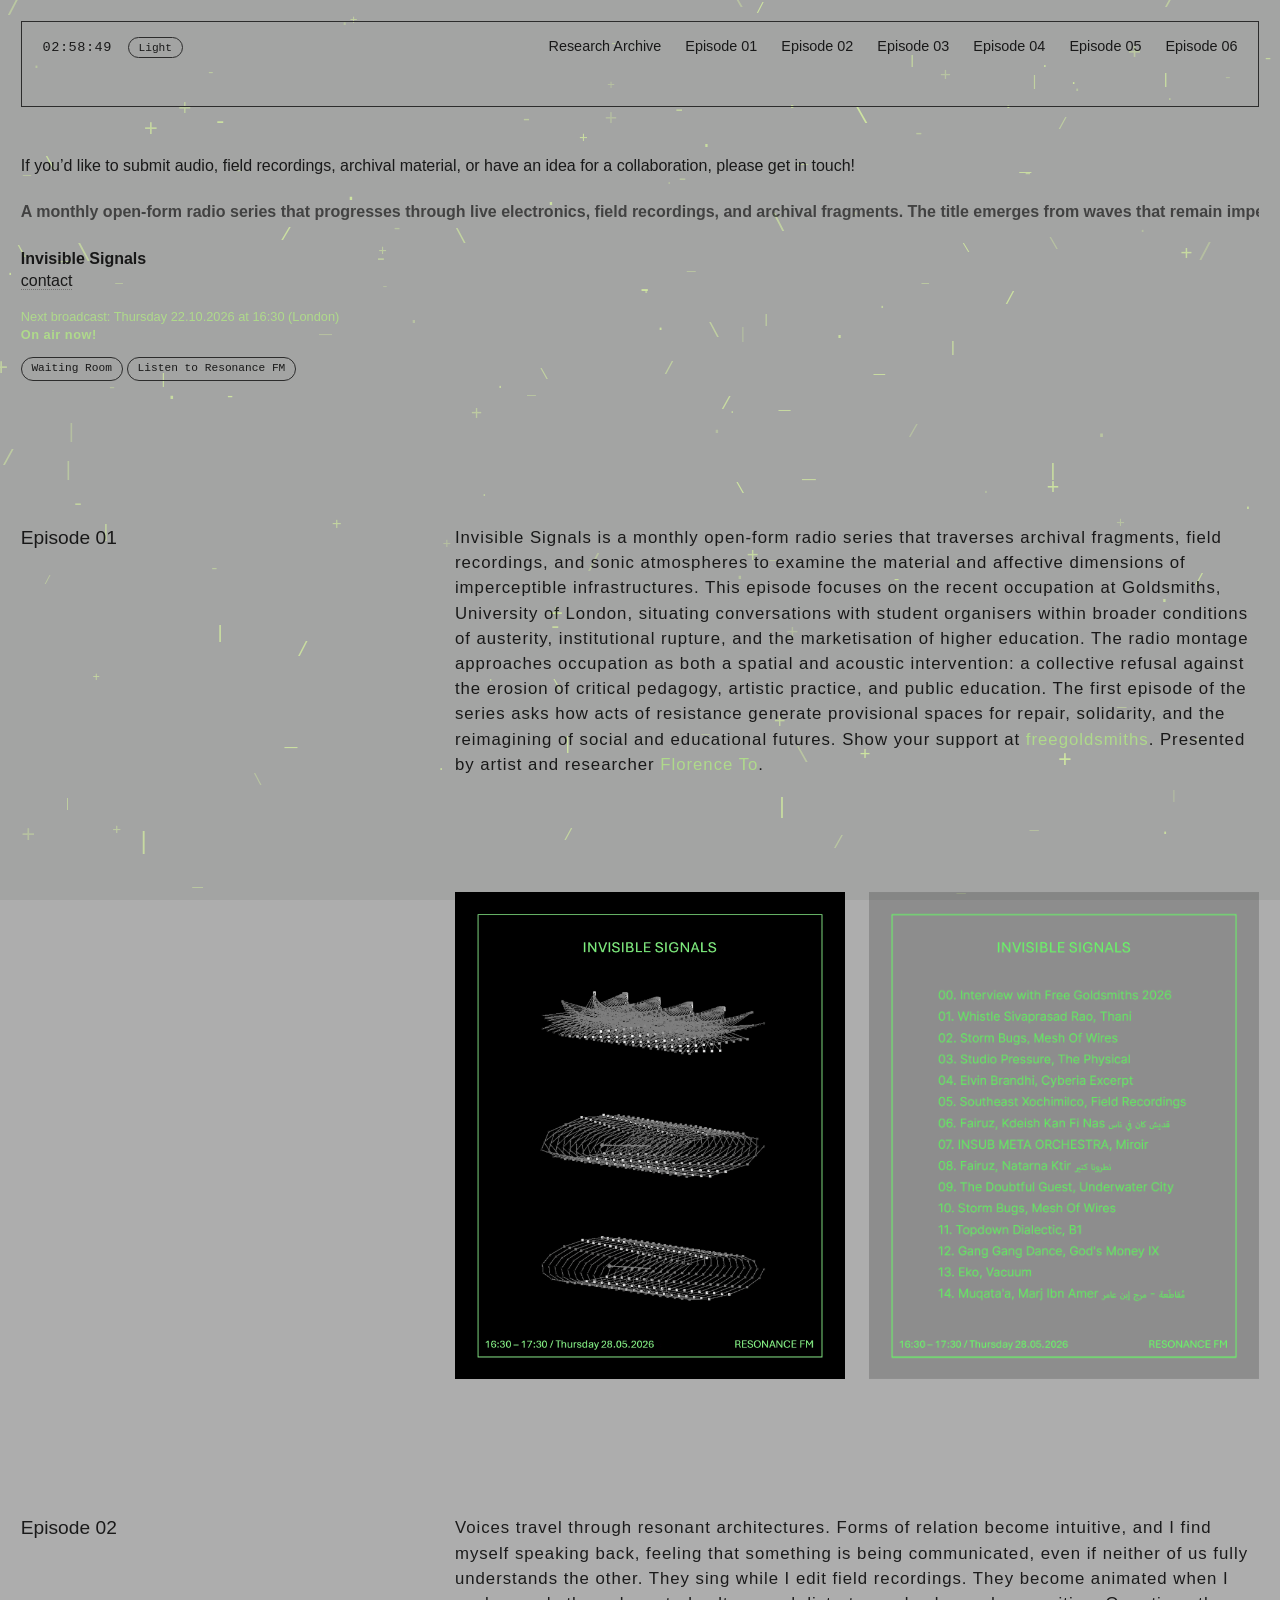
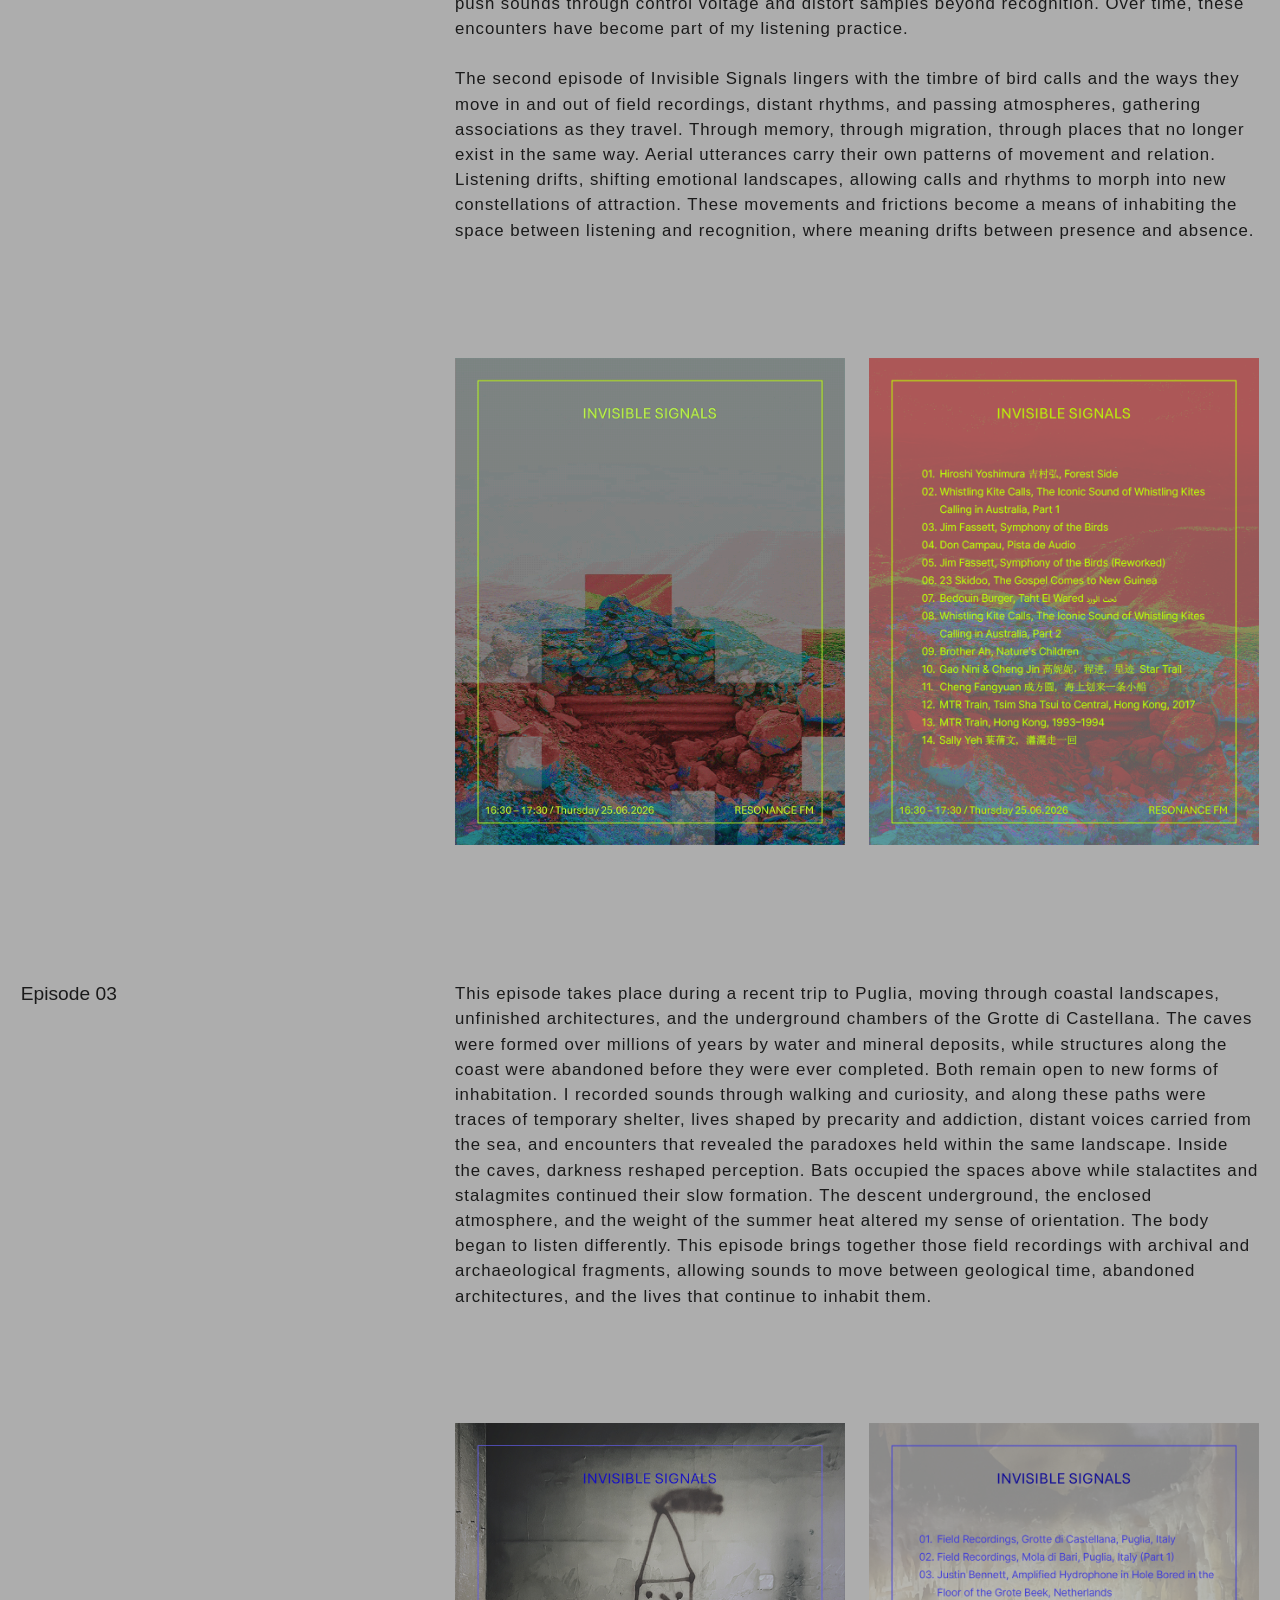
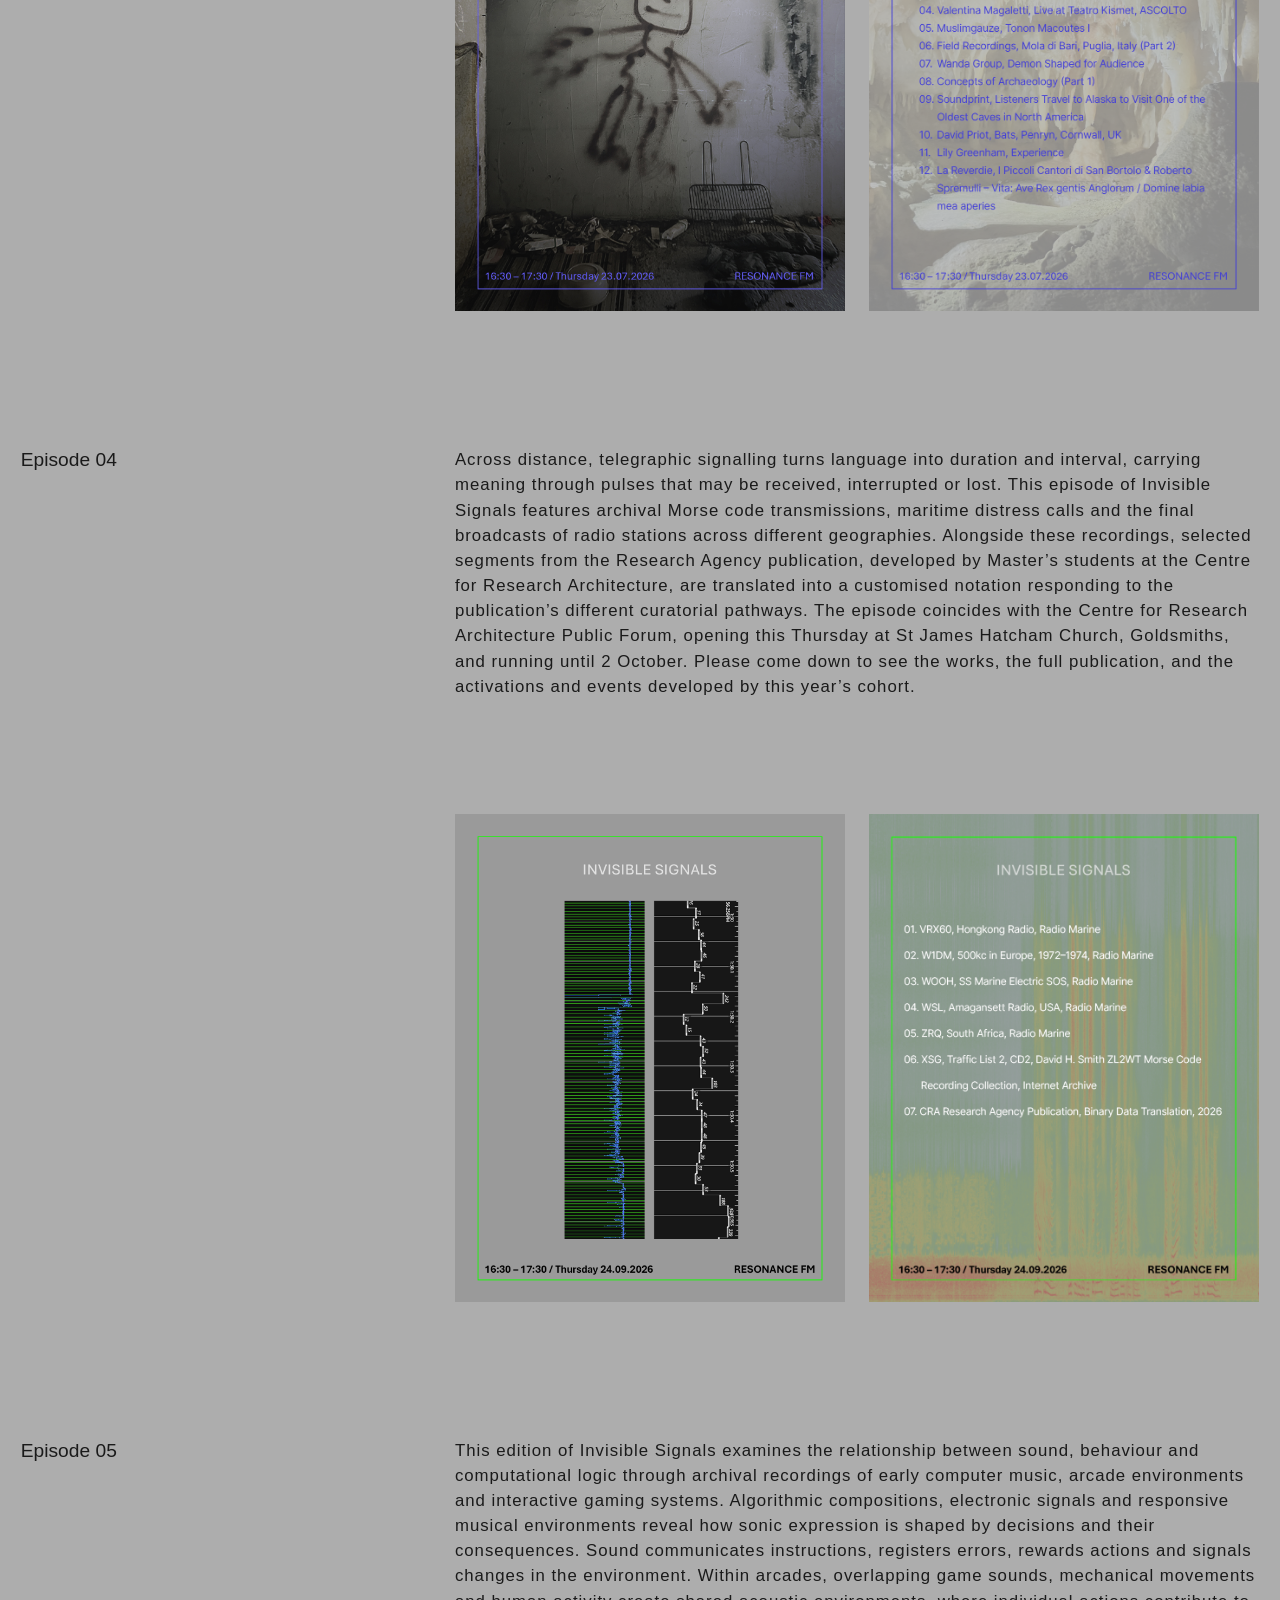
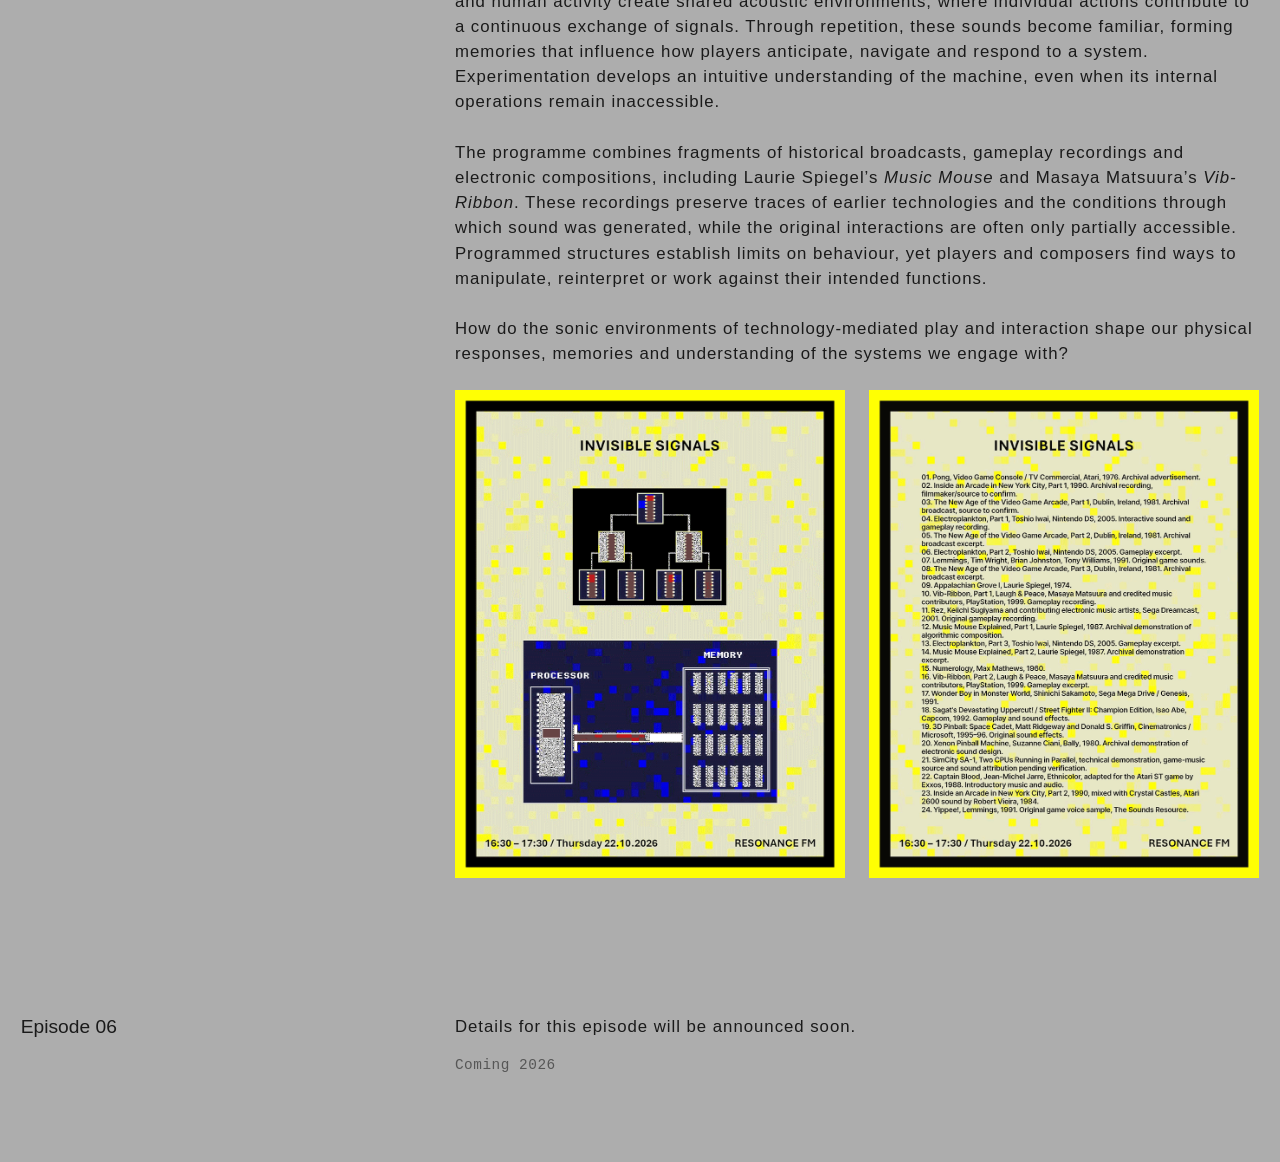
==== commit dda156f0: "Update print statement from 'Hello' to 'Goodbye'" ====
--- a/index.html
+++ b/index.html
@@ -652,6 +652,7 @@
         </div> <!-- end episode-desc -->
     </div> <!-- end episode-grid -->
 </section>
+    
             <section id="ep5" class="episode">
         <div class="episode-grid">
             <div class="episode-title-left">Episode 05</div>
@@ -673,10 +674,10 @@
                 <!-- TODO: paste Mixcloud iframe here once Episode 05 is live -->
 
                 <div style="display: flex; gap: 1.5rem; margin: 1.5rem 0; flex-wrap: wrap;">
-                    <img src="images/episode_05.gif" alt="Episode 05 visual" style="flex: 1; min-width: 150px; max-width: calc(50% - 0.75rem); height: auto; border-radius: 0px;">
-                    <img src="images/IS_Track_List_05.gif" alt="Episode 05 track list" style="flex: 1; min-width: 150px; max-width: calc(50% - 0.75rem); height: auto; border-radius: 0px;">
-                </div>
-                <div style="margin-top: 1.5rem;"><span class="grey-caption"></span></div>
+                <img src="images/episode_05.gif" alt="Episode 04 visual" style="flex: 1; min-width: 150px; max-width: calc(50% - 0.75rem); height: auto; border-radius: 0px;">
+                <img src="images/IS_Track_List_05.gif" alt="Episode 04 visual" style="flex: 1; min-width: 150px; max-width: calc(50% - 0.75rem); height: auto; border-radius: 0px;">
+            </div>
+            <div style="margin-top: 1.5rem;"><span class="grey-caption"></span></div>
             </div>
         </div>
     </section>
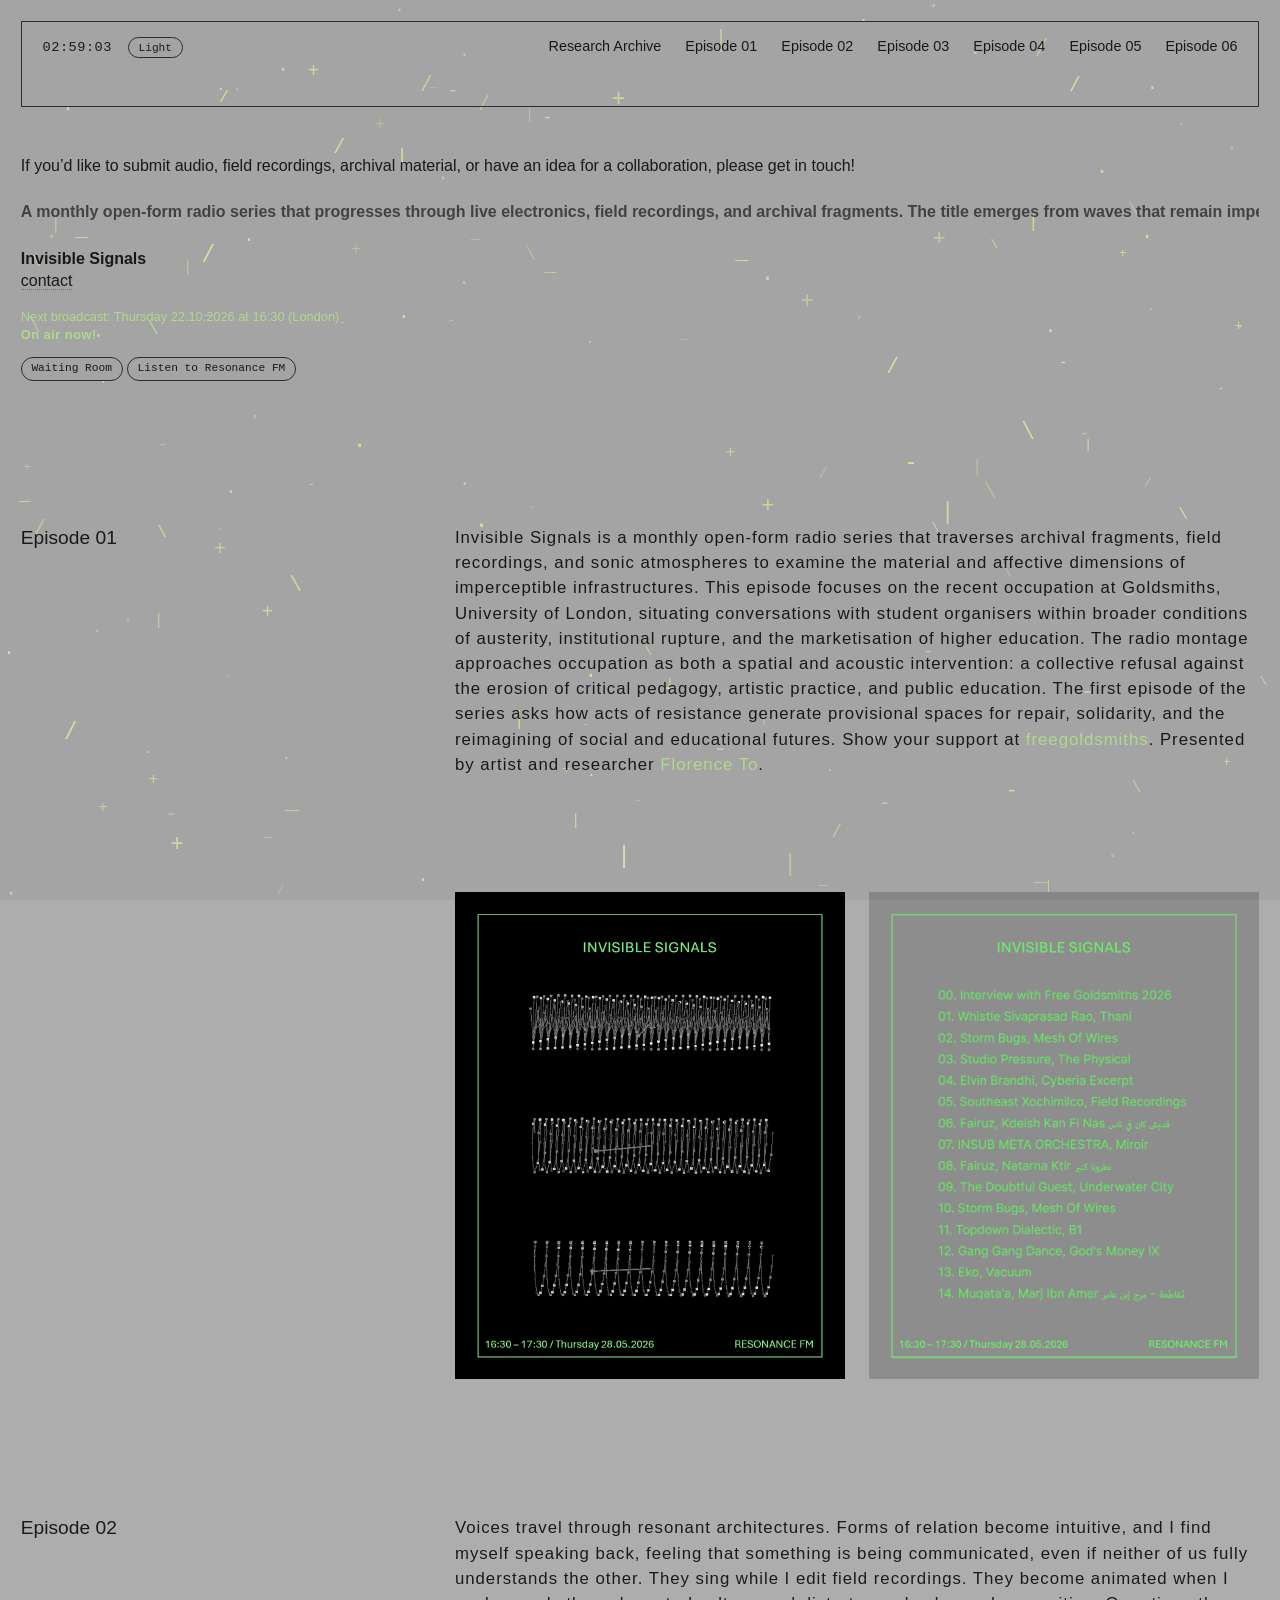
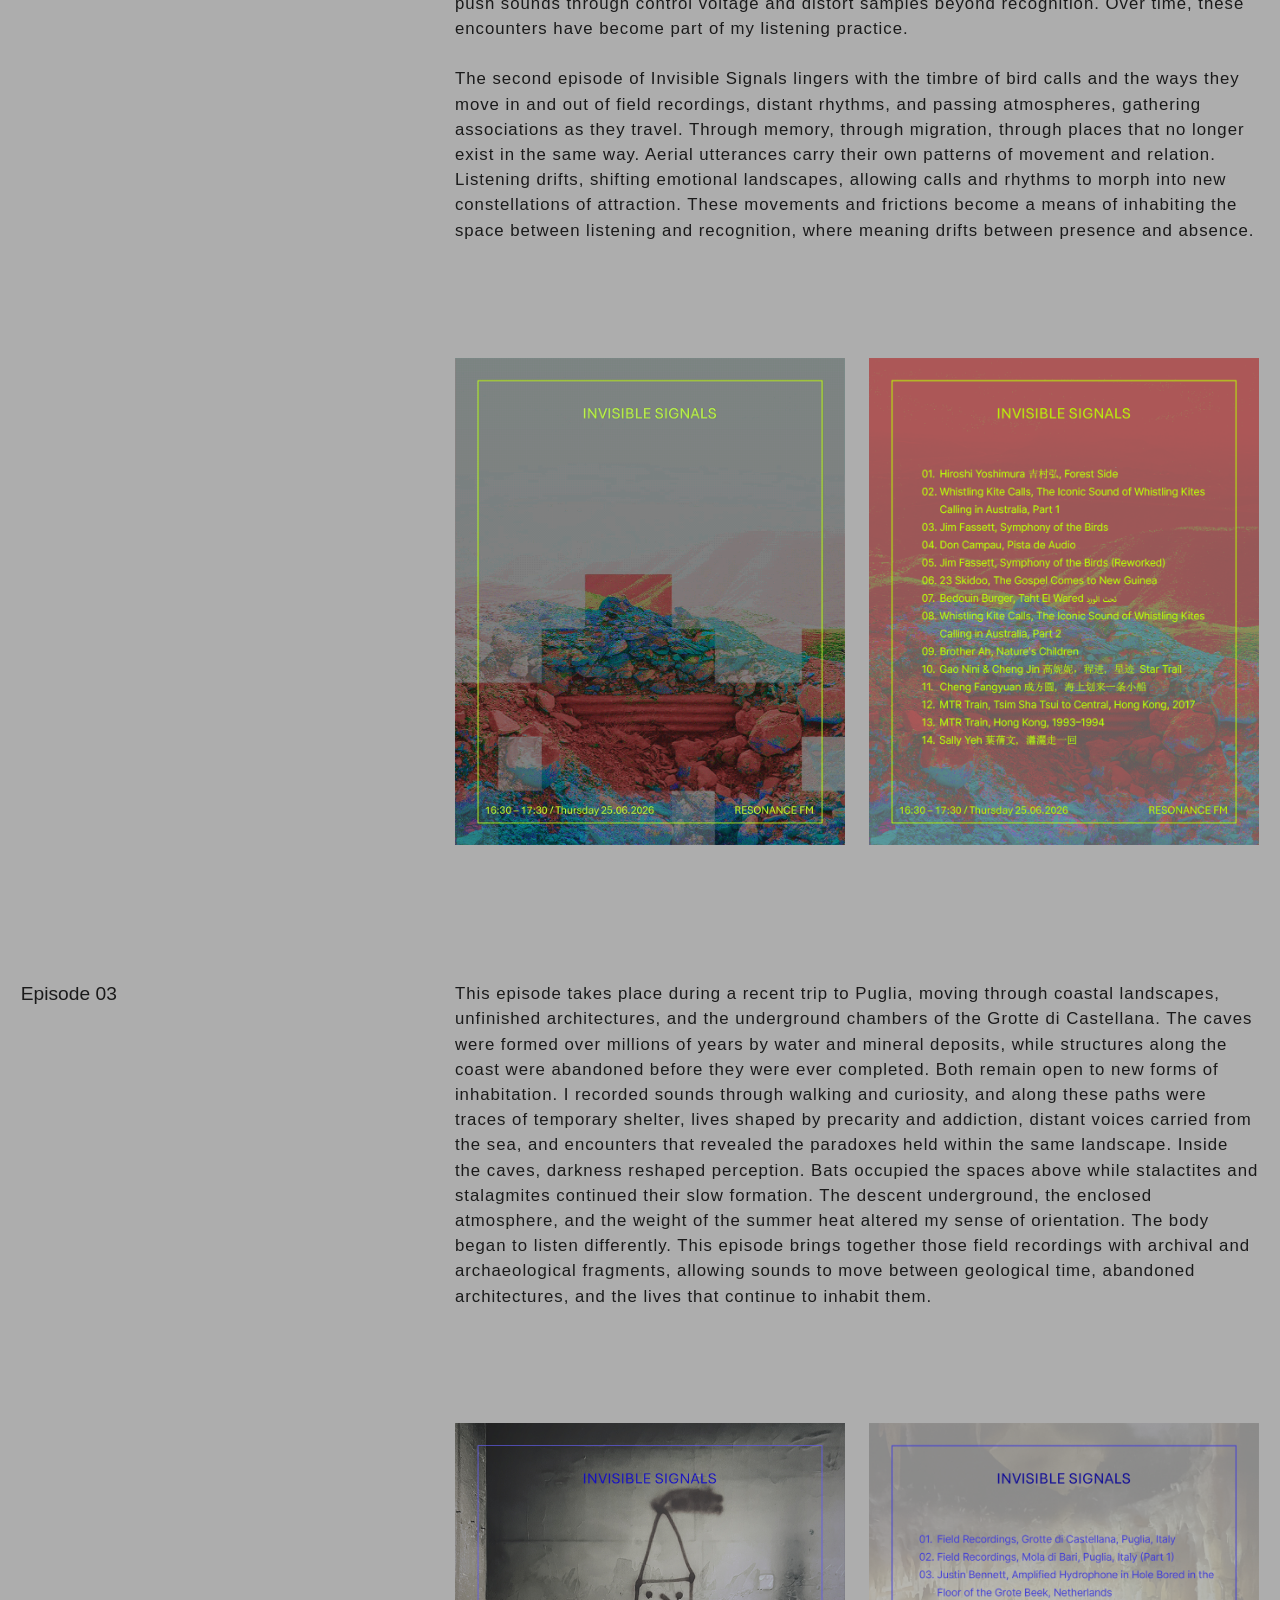
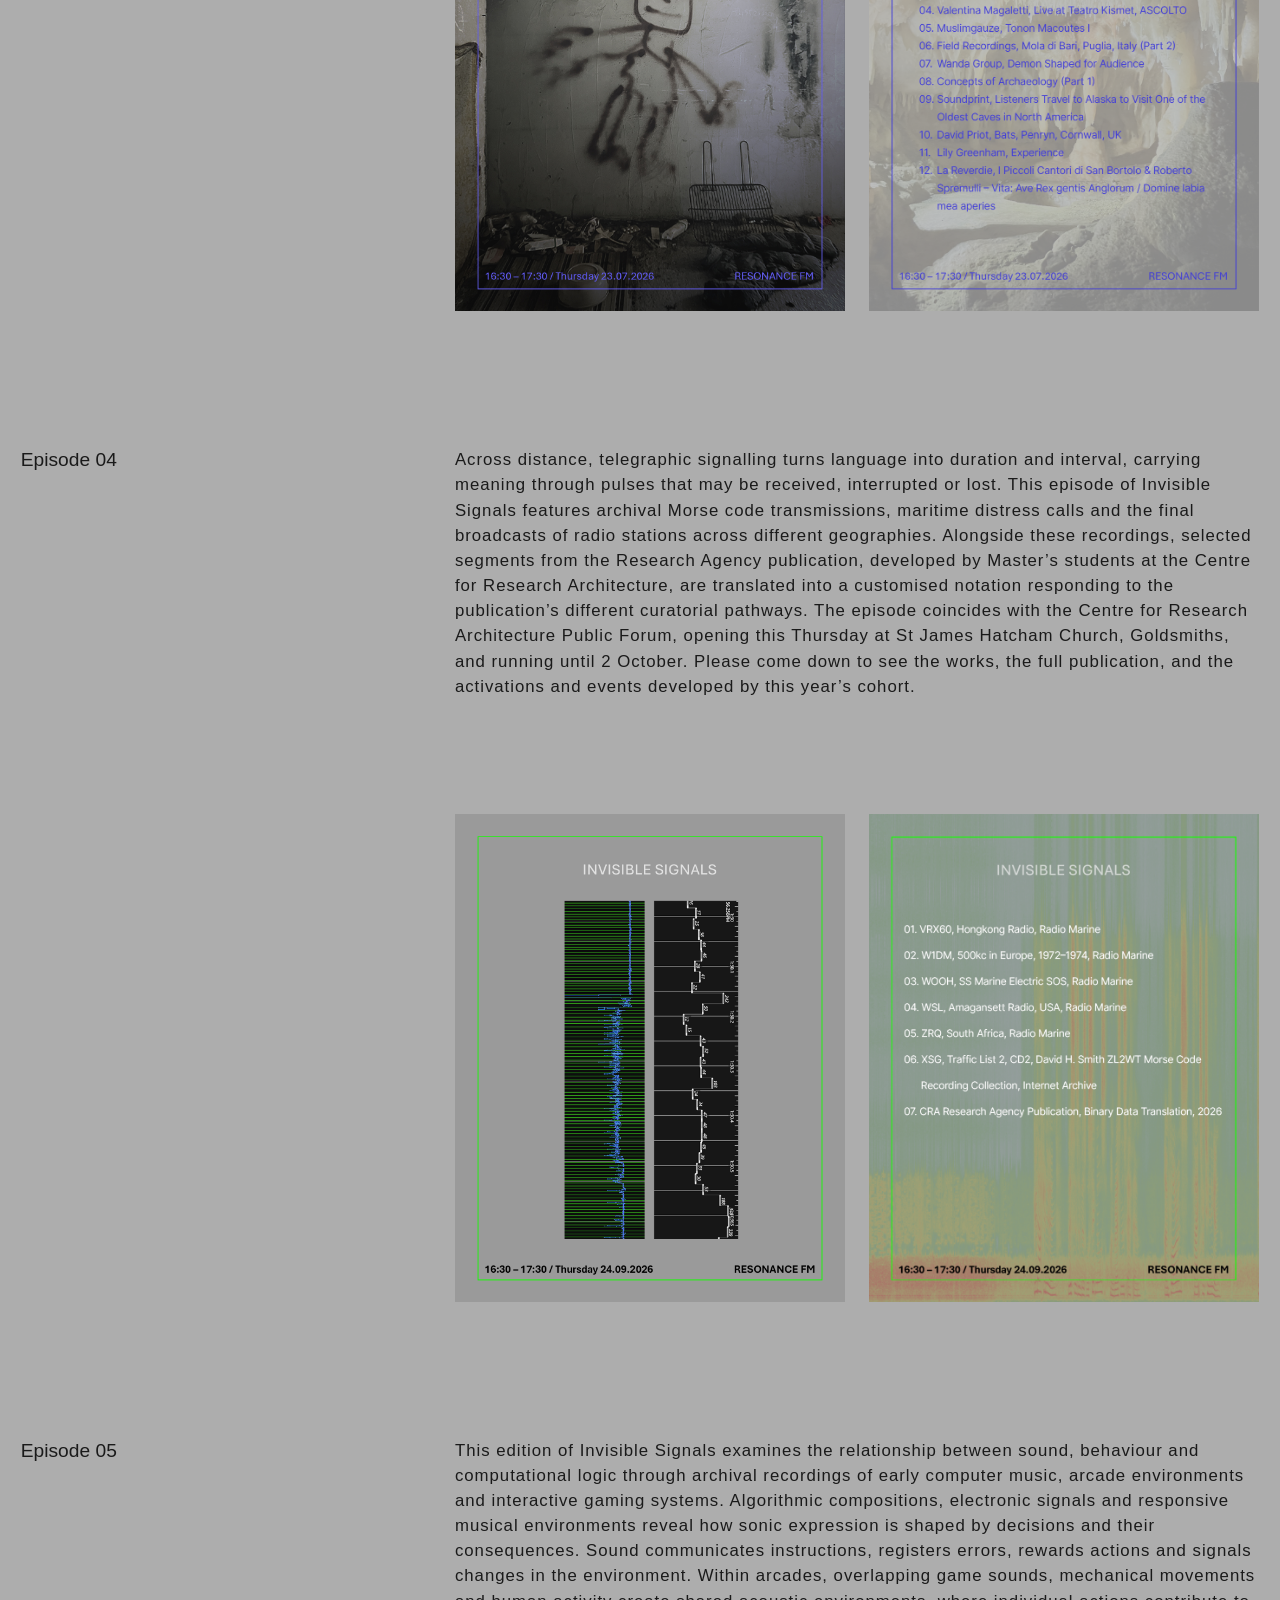
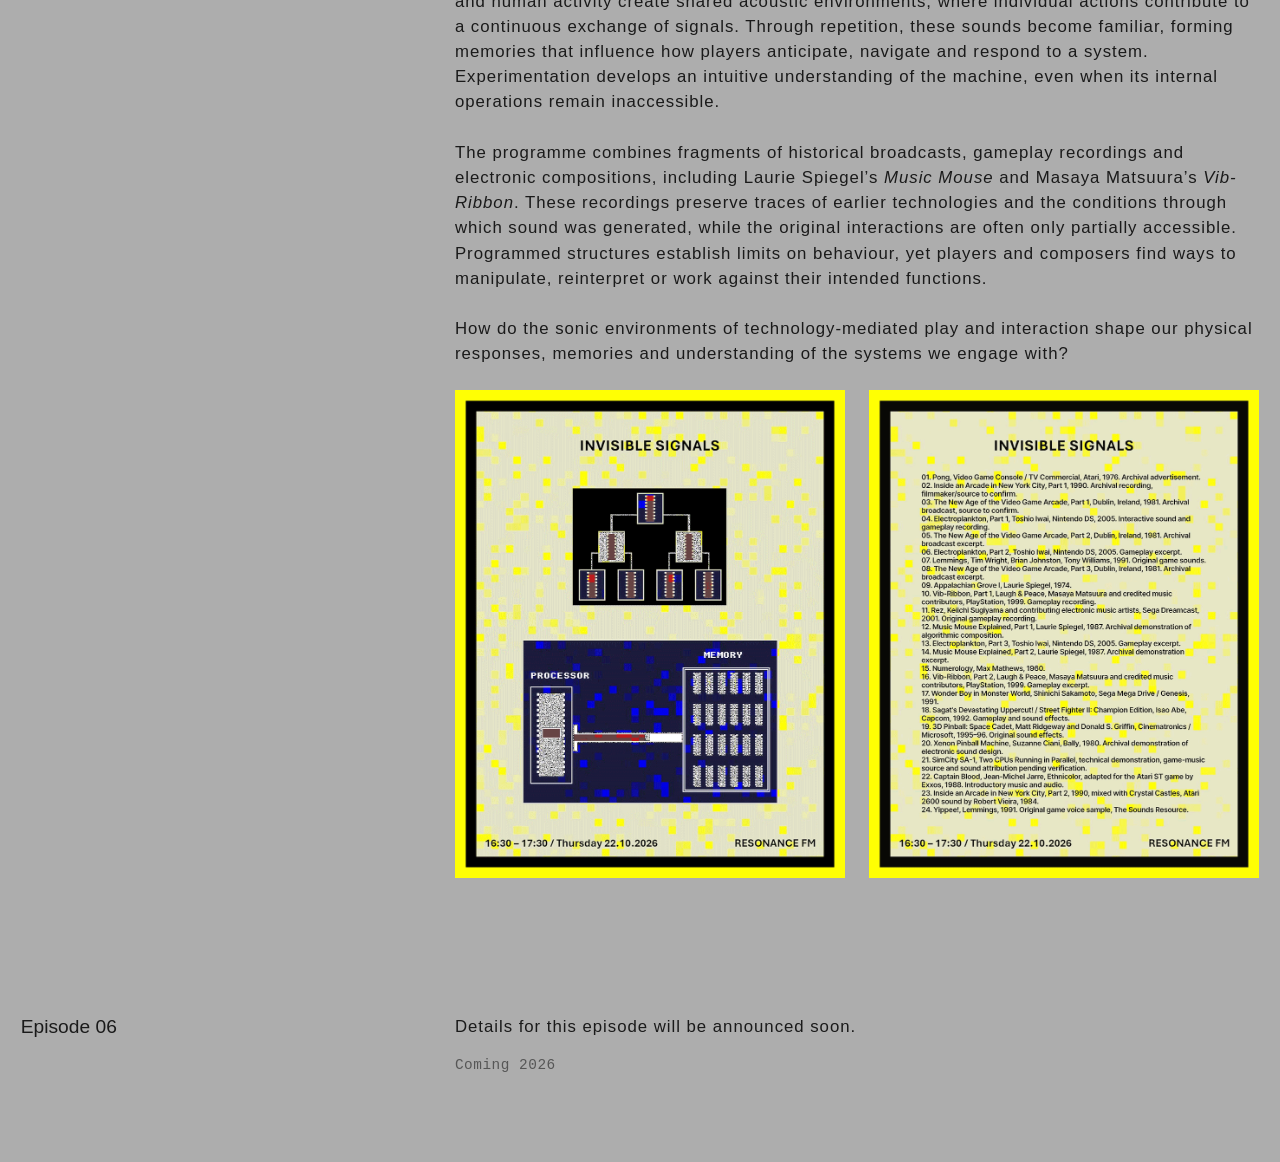
==== commit 1c176b50: "Update index.html" ====
--- a/index.html
+++ b/index.html
@@ -494,6 +494,50 @@
             .archive-link-mobile { font-size: 0.75rem; }
             .episode-dropdown select { font-size: 0.7rem; padding: 0.15rem 0.5rem; max-width: 120px; }
             .marquee-content { animation-duration: 30s; }
+        }
+
+        /* ---------- LIGHTBOX ---------- */
+        .episode-desc img {
+            cursor: zoom-in;
+        }
+        .lightbox {
+            position: fixed;
+            top: 0;
+            left: 0;
+            width: 100%;
+            height: 100%;
+            background: rgba(0, 0, 0, 0.9);
+            backdrop-filter: blur(10px);
+            display: flex;
+            align-items: center;
+            justify-content: center;
+            z-index: 2000;
+            opacity: 0;
+            visibility: hidden;
+            transition: opacity 0.3s ease, visibility 0.3s ease;
+        }
+        .lightbox.active {
+            opacity: 1;
+            visibility: visible;
+        }
+        .lightbox img {
+            max-width: 90%;
+            max-height: 90%;
+            object-fit: contain;
+            box-shadow: 0 0 30px rgba(0, 0, 0, 0.5);
+        }
+        .lightbox-close {
+            position: absolute;
+            top: 20px;
+            right: 30px;
+            font-size: 40px;
+            color: white;
+            cursor: pointer;
+            font-family: monospace;
+            transition: opacity 0.2s;
+        }
+        .lightbox-close:hover {
+            opacity: 0.7;
         }
     </style>
 </head>
@@ -652,8 +696,8 @@
         </div> <!-- end episode-desc -->
     </div> <!-- end episode-grid -->
 </section>
-    
-            <section id="ep5" class="episode">
+
+    <section id="ep5" class="episode">
         <div class="episode-grid">
             <div class="episode-title-left">Episode 05</div>
             <div class="episode-desc">
@@ -674,10 +718,10 @@
                 <!-- TODO: paste Mixcloud iframe here once Episode 05 is live -->
 
                 <div style="display: flex; gap: 1.5rem; margin: 1.5rem 0; flex-wrap: wrap;">
-                <img src="images/episode_05.gif" alt="Episode 04 visual" style="flex: 1; min-width: 150px; max-width: calc(50% - 0.75rem); height: auto; border-radius: 0px;">
-                <img src="images/IS_Track_List_05.gif" alt="Episode 04 visual" style="flex: 1; min-width: 150px; max-width: calc(50% - 0.75rem); height: auto; border-radius: 0px;">
-            </div>
-            <div style="margin-top: 1.5rem;"><span class="grey-caption"></span></div>
+                    <img src="images/episode_05.gif" alt="Episode 05 visual" style="flex: 1; min-width: 150px; max-width: calc(50% - 0.75rem); height: auto; border-radius: 0px;">
+                    <img src="images/IS_Track_List_05.gif" alt="Episode 05 track list" style="flex: 1; min-width: 150px; max-width: calc(50% - 0.75rem); height: auto; border-radius: 0px;">
+                </div>
+                <div style="margin-top: 1.5rem;"><span class="grey-caption"></span></div>
             </div>
         </div>
     </section>
@@ -691,6 +735,12 @@
             </div>
         </div>
     </section>
+</div>
+
+<!-- Lightbox overlay -->
+<div id="lightbox" class="lightbox">
+    <span class="lightbox-close">&times;</span>
+    <img id="lightbox-img" src="" alt="">
 </div>
 
 <!-- Popup player -->
@@ -1001,6 +1051,35 @@
     }
     resonanceLinkMobile.addEventListener('click', openPopupHandler);
     resonanceLinkMobile.addEventListener('touchstart', openPopupHandler);
+
+    // ========== LIGHTBOX FUNCTIONALITY ==========
+    const lightbox = document.getElementById('lightbox');
+    const lightboxImg = document.getElementById('lightbox-img');
+    const closeLightbox = document.querySelector('.lightbox-close');
+
+    document.querySelectorAll('.episode-desc img').forEach(img => {
+        img.addEventListener('click', () => {
+            lightboxImg.src = img.src;
+            lightboxImg.alt = img.alt || '';
+            lightbox.classList.add('active');
+        });
+    });
+
+    function closeLightboxFn() {
+        lightbox.classList.remove('active');
+        setTimeout(() => {
+            if (!lightbox.classList.contains('active')) lightboxImg.src = '';
+        }, 300);
+    }
+    closeLightbox.addEventListener('click', closeLightboxFn);
+    lightbox.addEventListener('click', (e) => {
+        if (e.target === lightbox) closeLightboxFn();
+    });
+    document.addEventListener('keydown', (e) => {
+        if (e.key === 'Escape' && lightbox.classList.contains('active')) {
+            closeLightboxFn();
+        }
+    });
 </script>
 </body>
 </html>
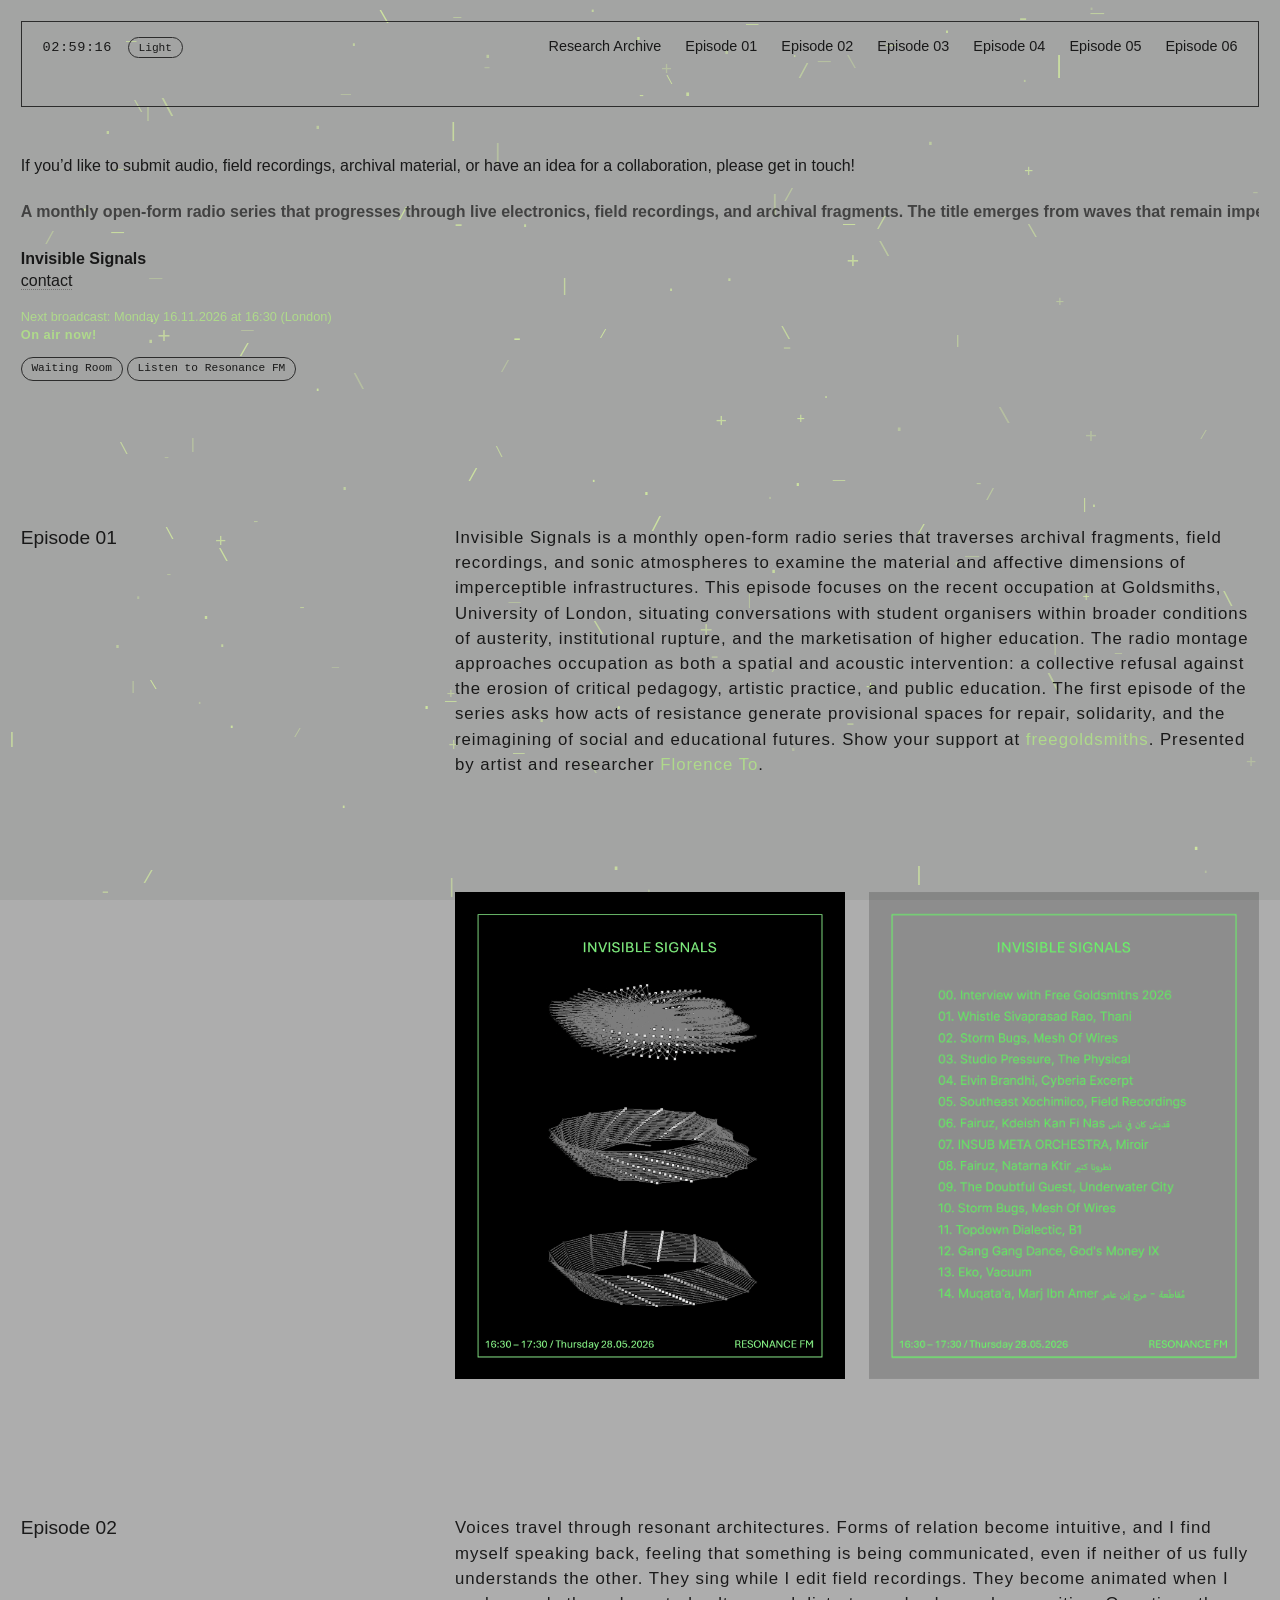
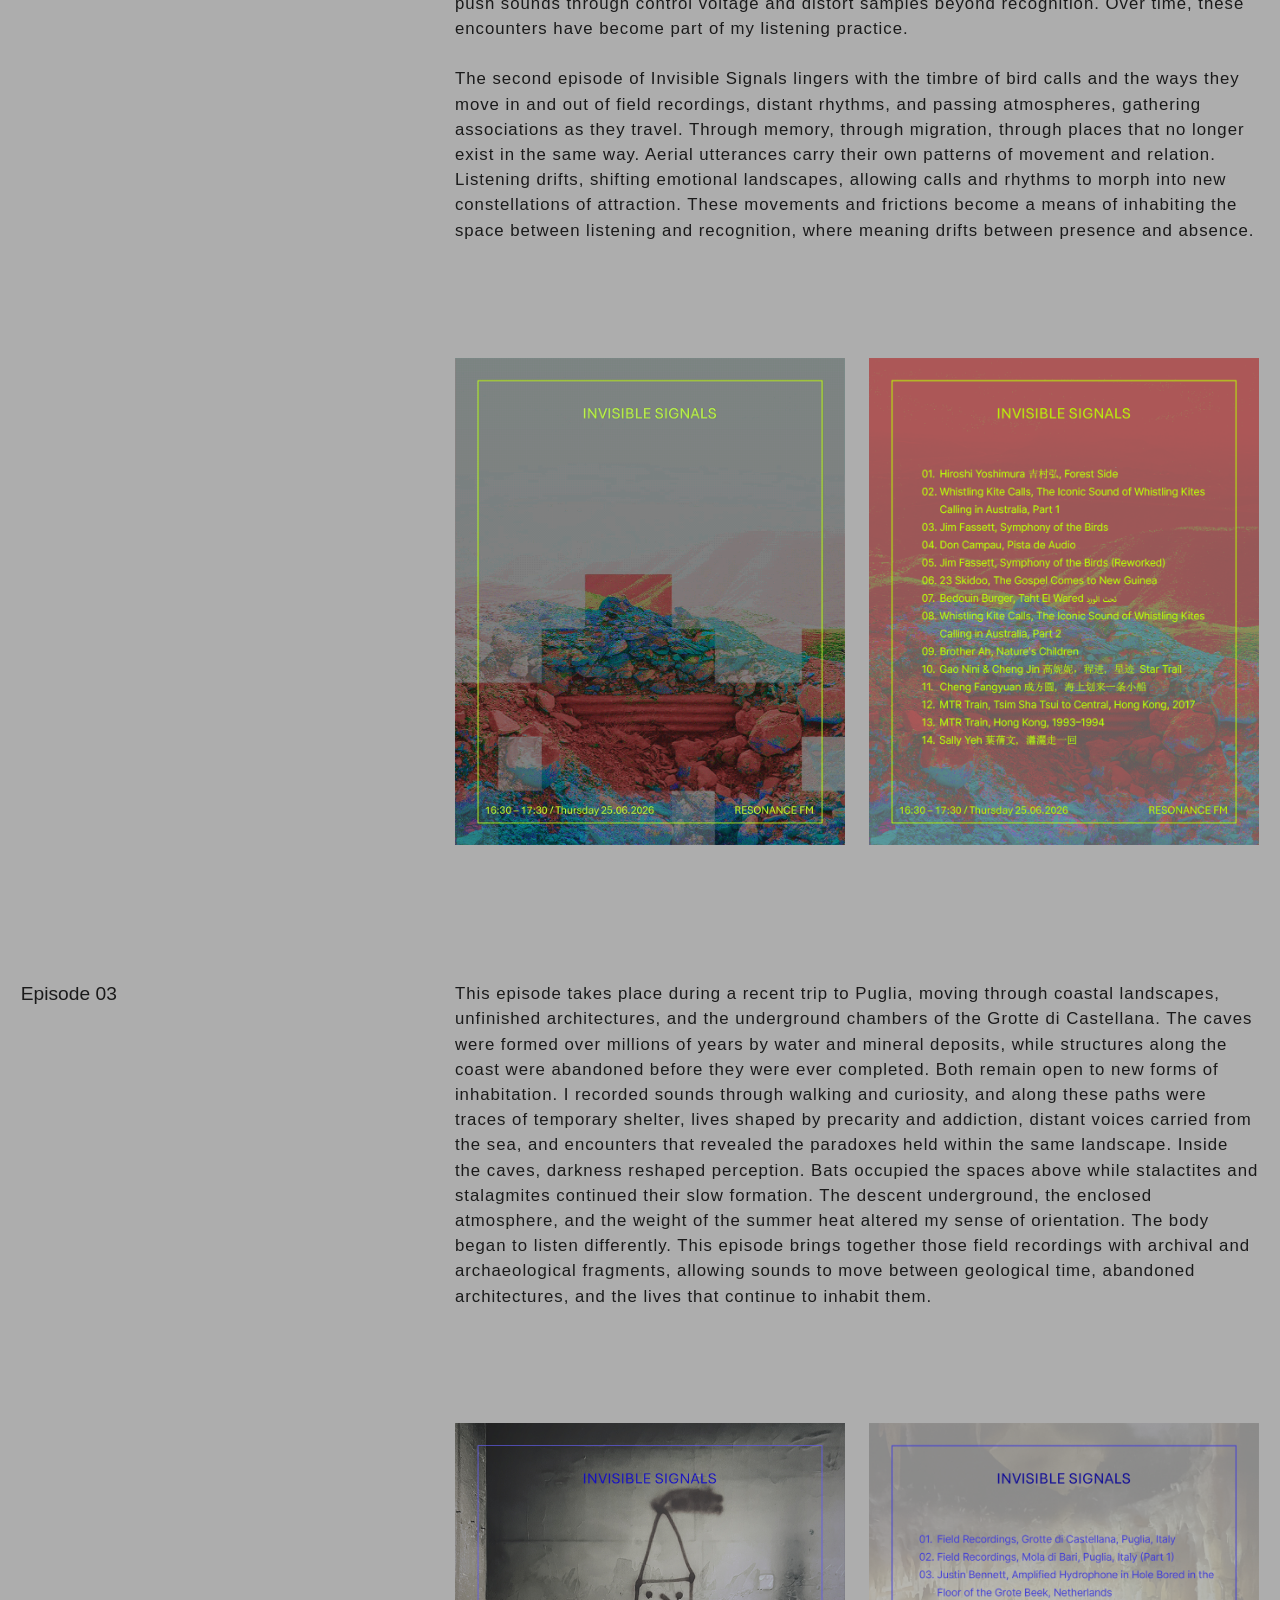
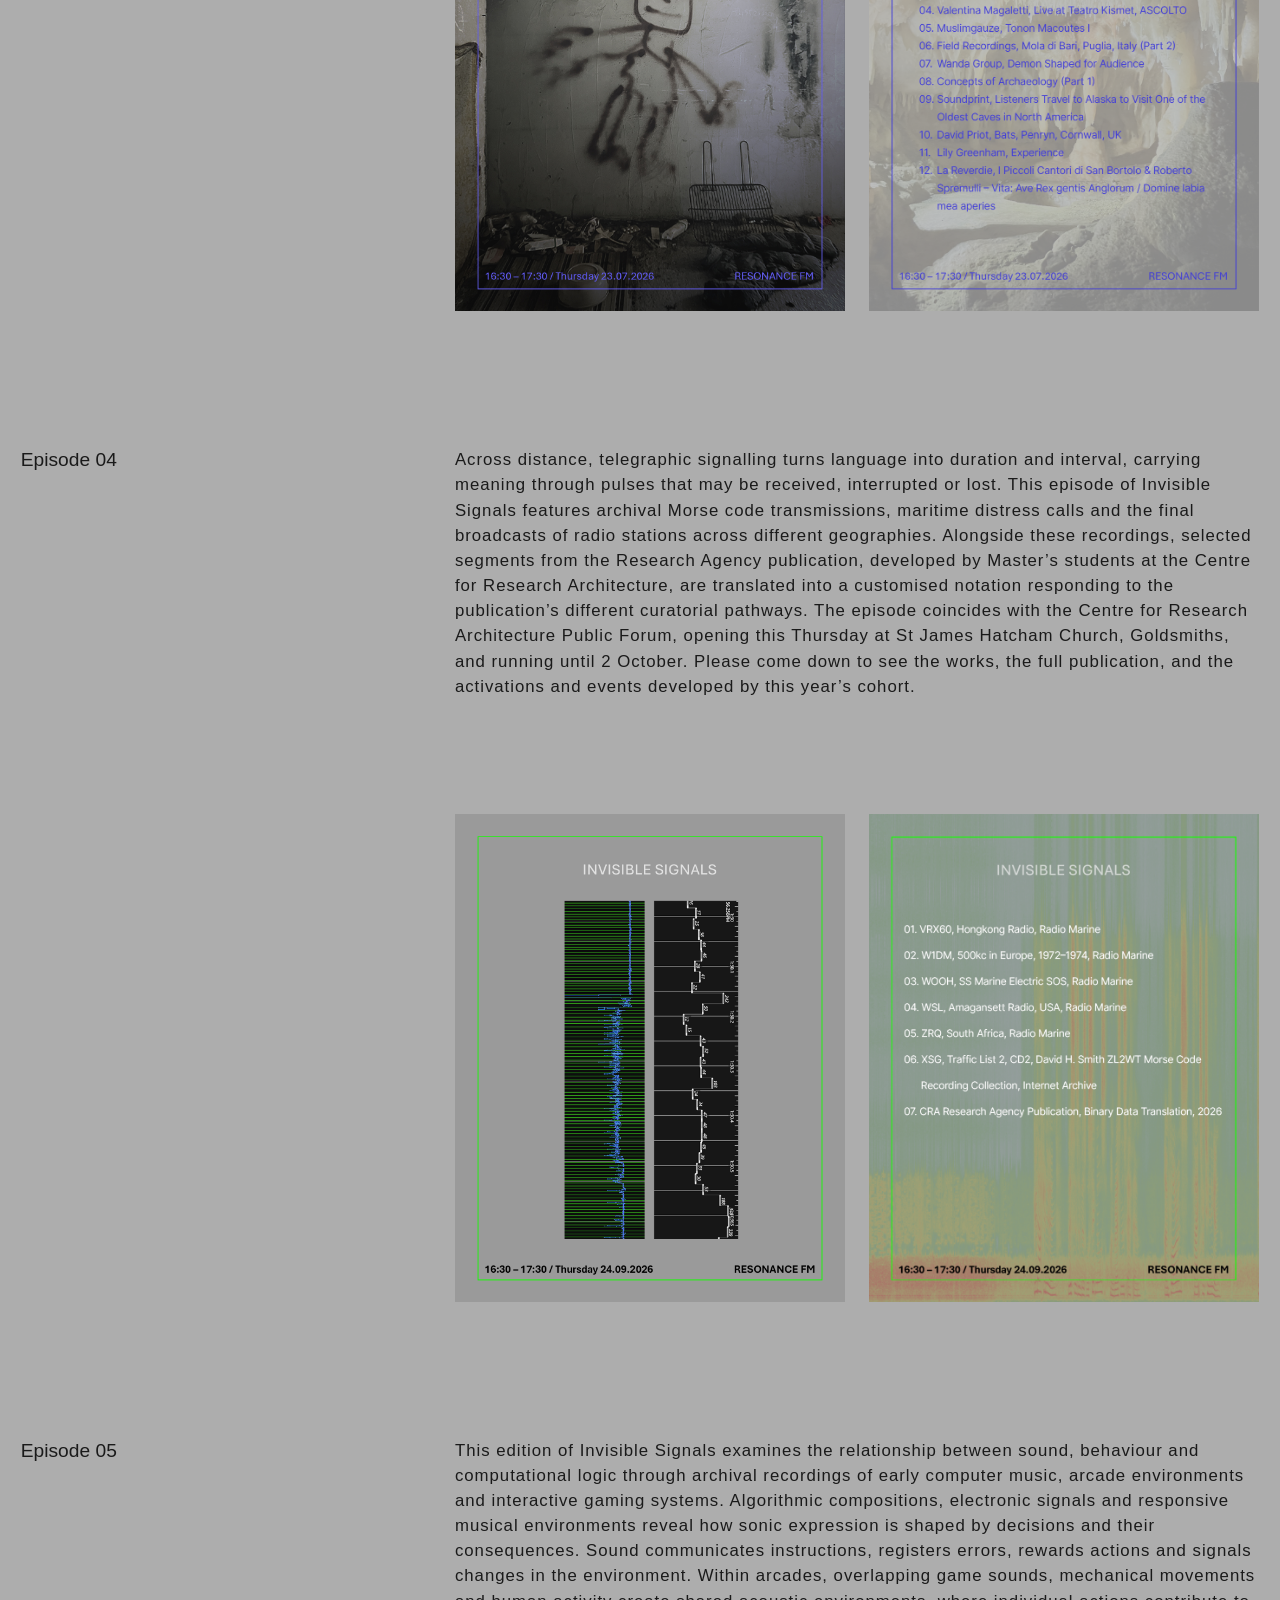
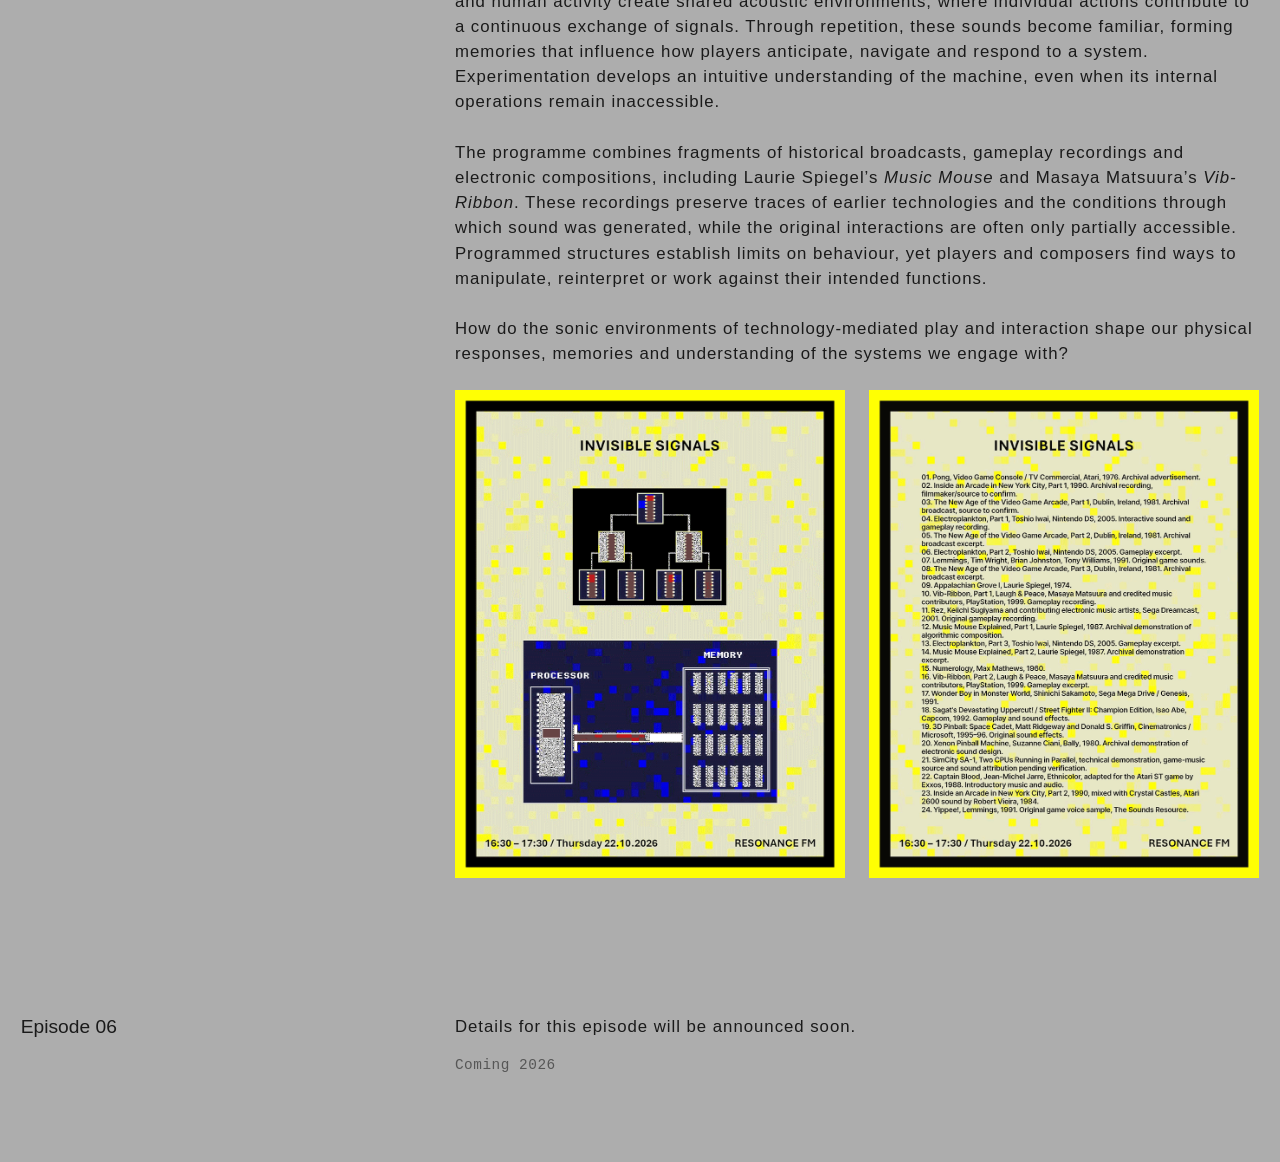
==== commit 5e4504cc: "Update index.html" ====
--- a/index.html
+++ b/index.html
@@ -593,7 +593,7 @@
                 <strong>Invisible Signals</strong>
                 <a href="mailto:seirynx@mailfence.com">contact</a>
                 <div class="schedule-note">
-                    <div>Next broadcast: Thursday 22.10.2026 at 16:30 (London)</div>
+                    <div>Next broadcast: Monday 16.11.2026 at 16:30 (London)</div>
                     <div class="countdown" id="countdownTimer">--d --h --m --s</div>
                 </div>
                 <a href="/sound" class="resonance-mobile-link" id="waitingRoomBtn">Waiting Room</a>
@@ -951,7 +951,7 @@
 
         // ========== COUNTDOWN TIMER ==========
     function updateCountdown() {
-        const targetDate = new Date('2026-10-22T16:30:00+01:00');
+        const targetDate = new Date('2026-11-16T16:30:00+00:00');
         const now = new Date();
         const diff = targetDate - now;
         const countdownElement = document.getElementById('countdownTimer');
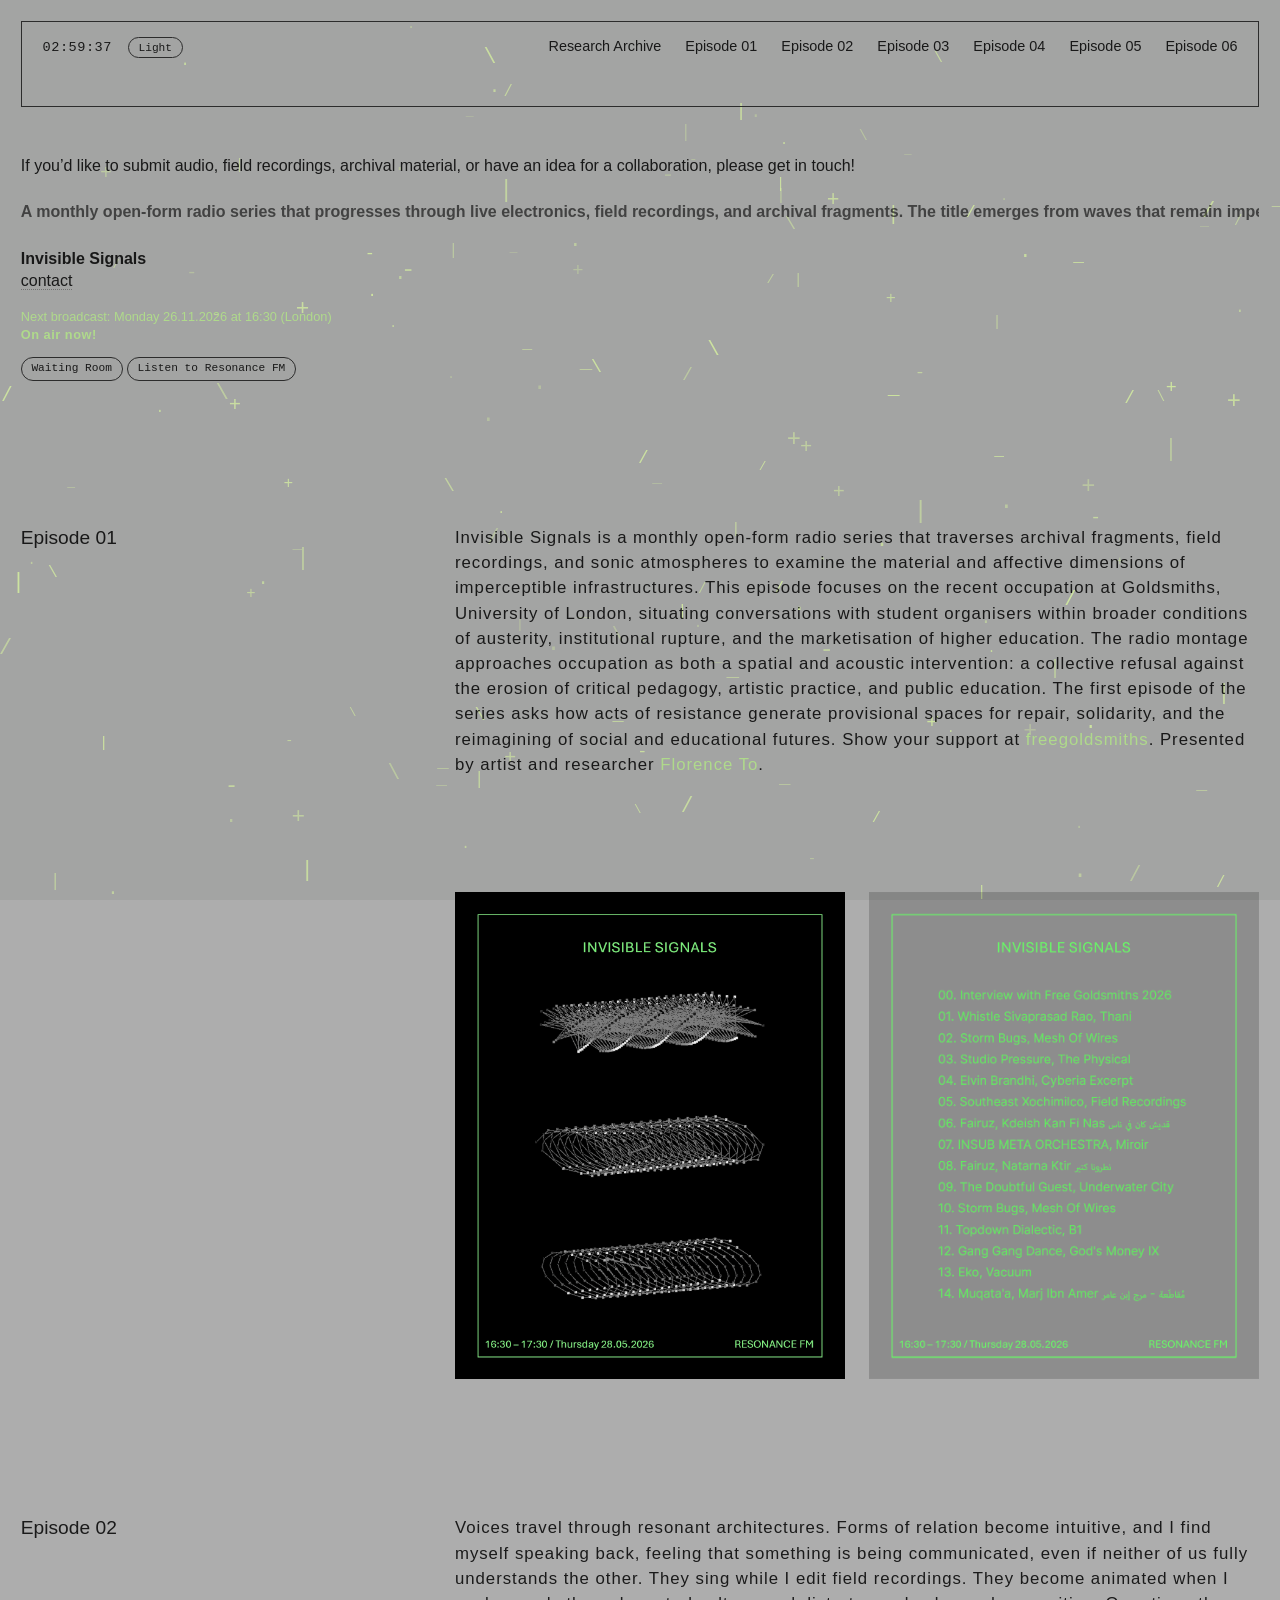
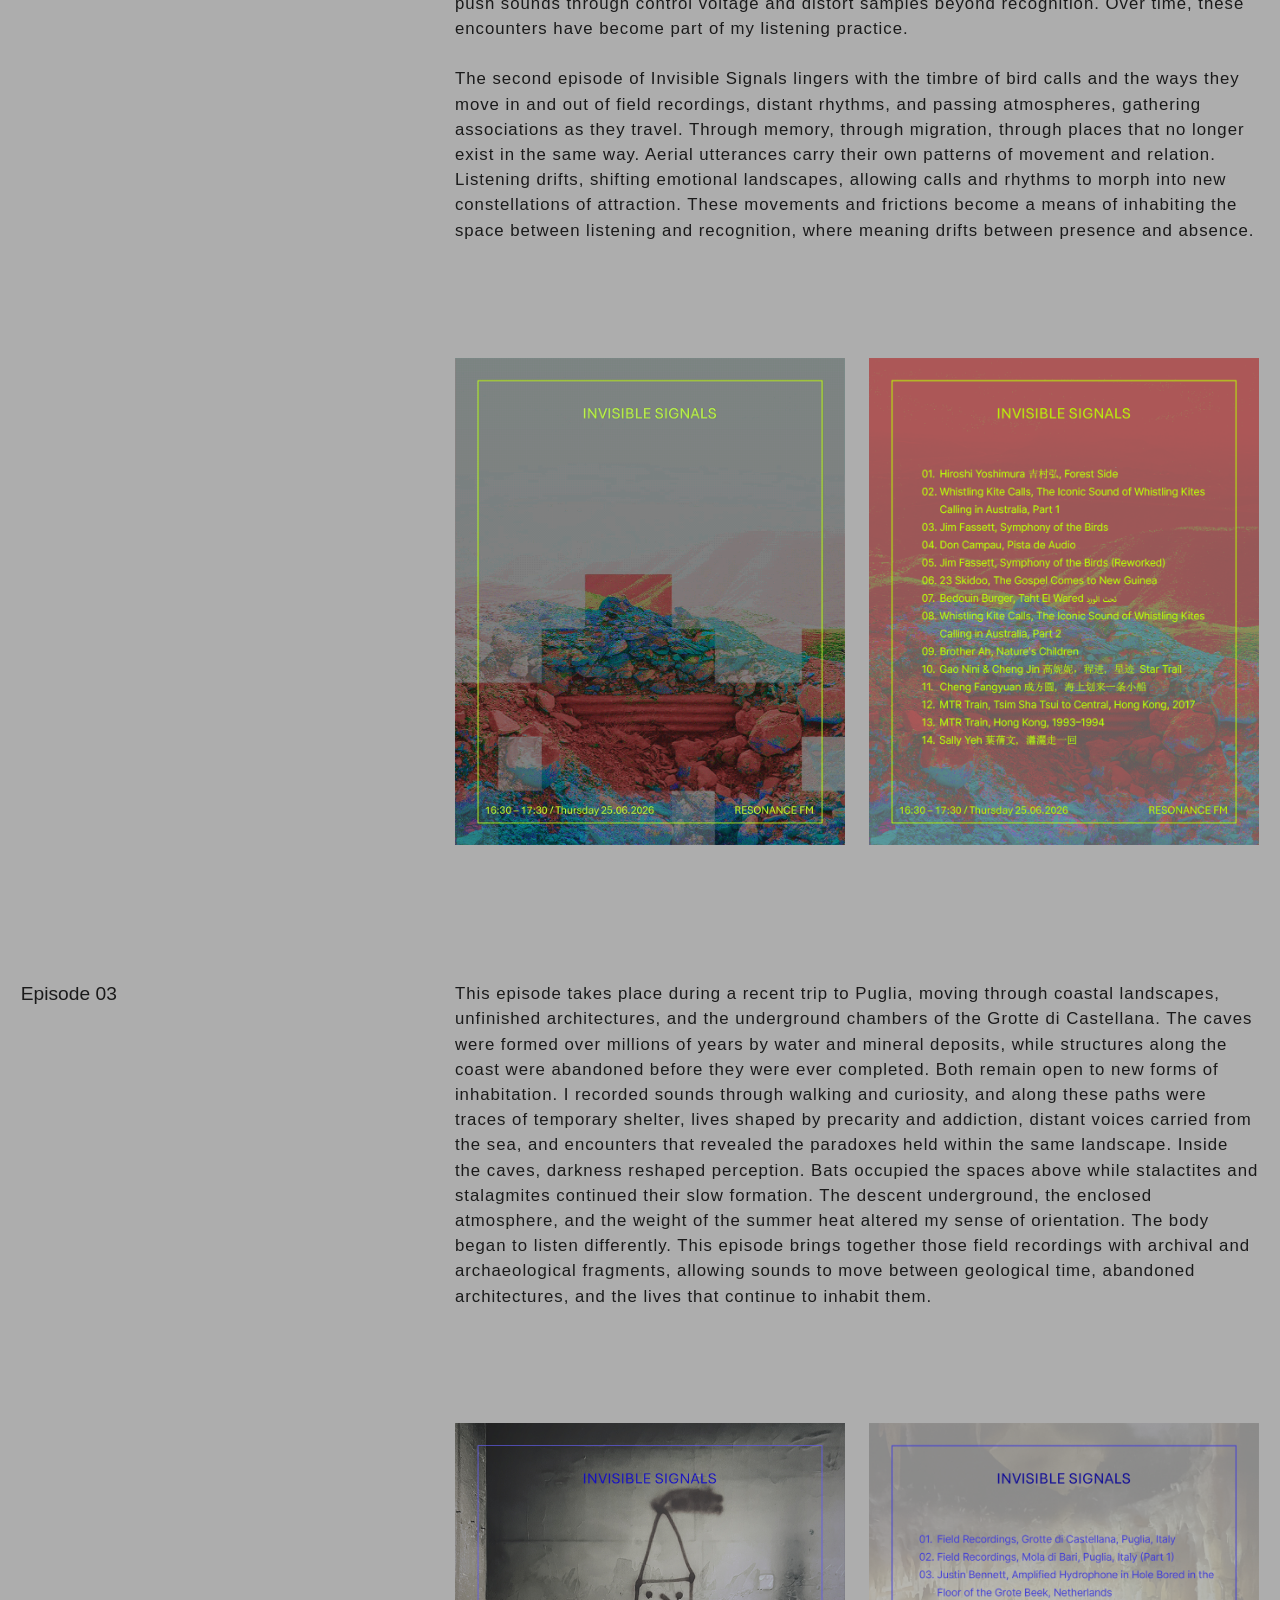
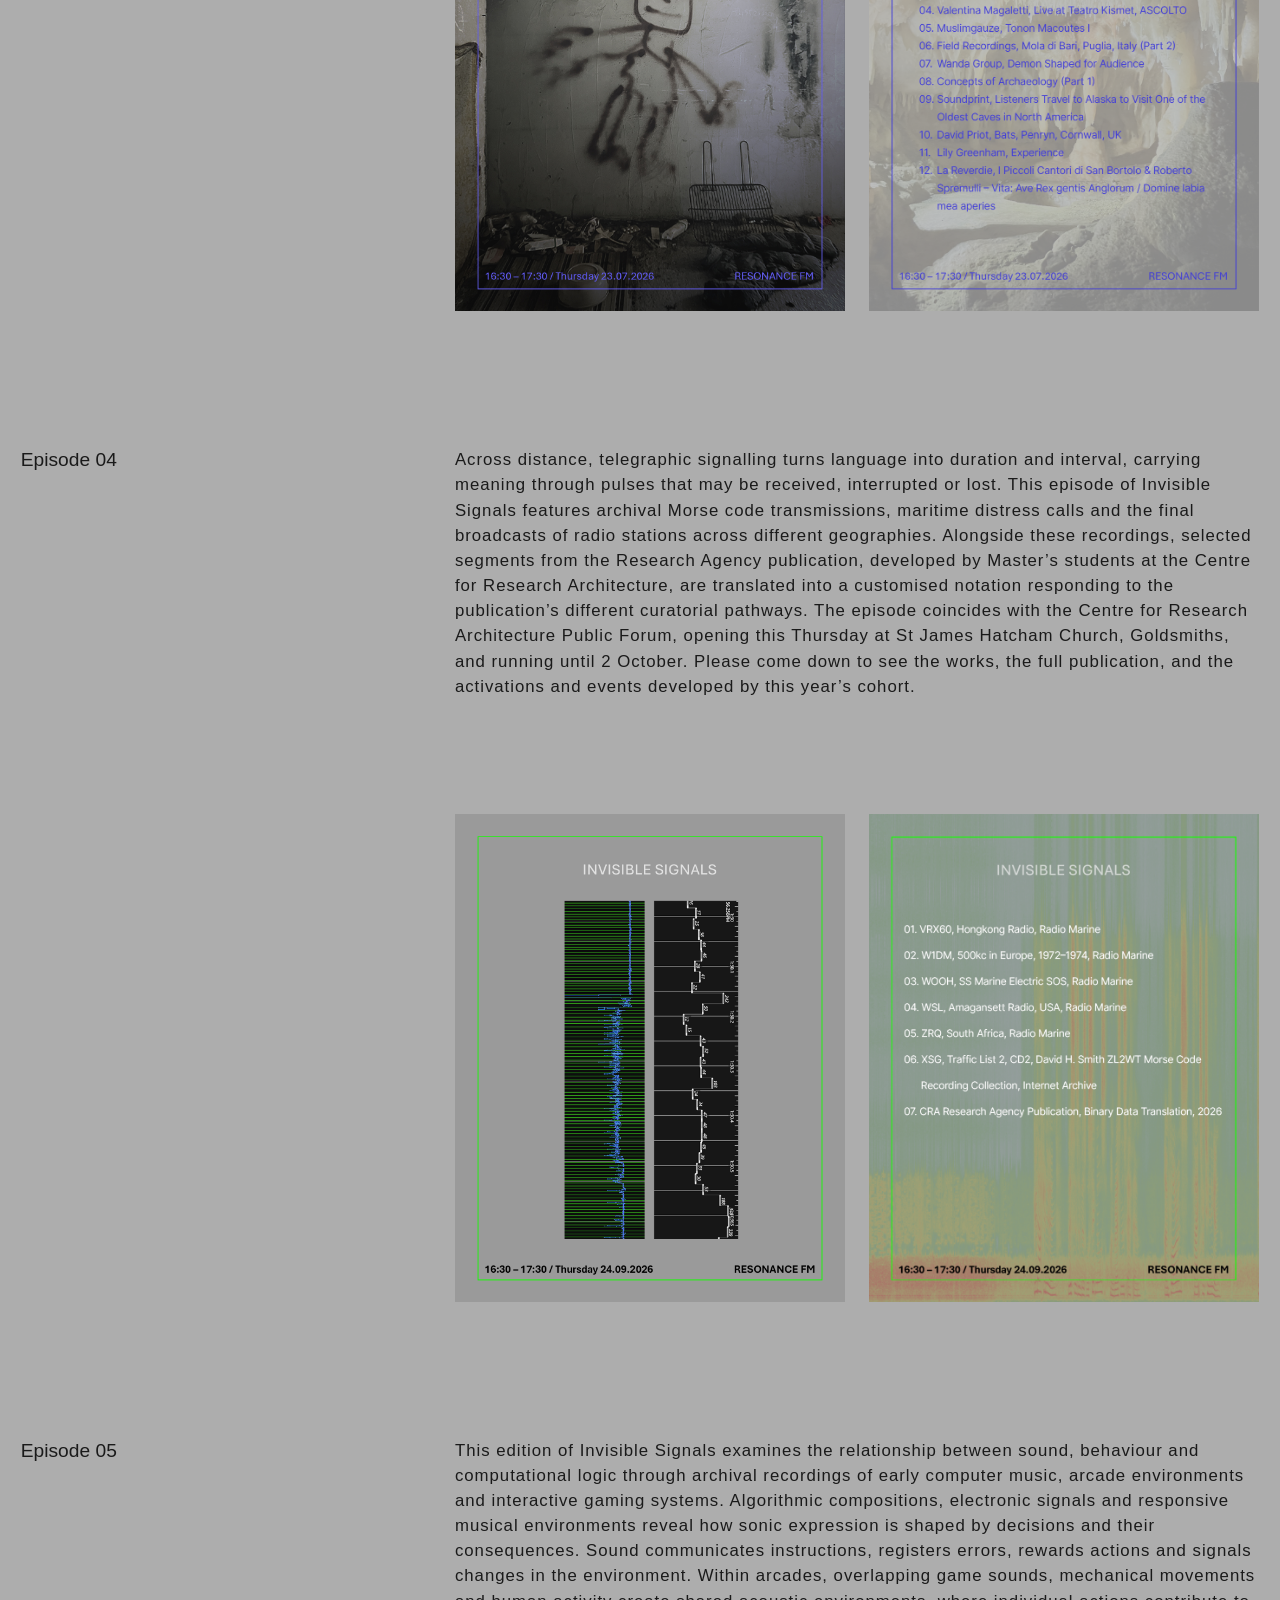
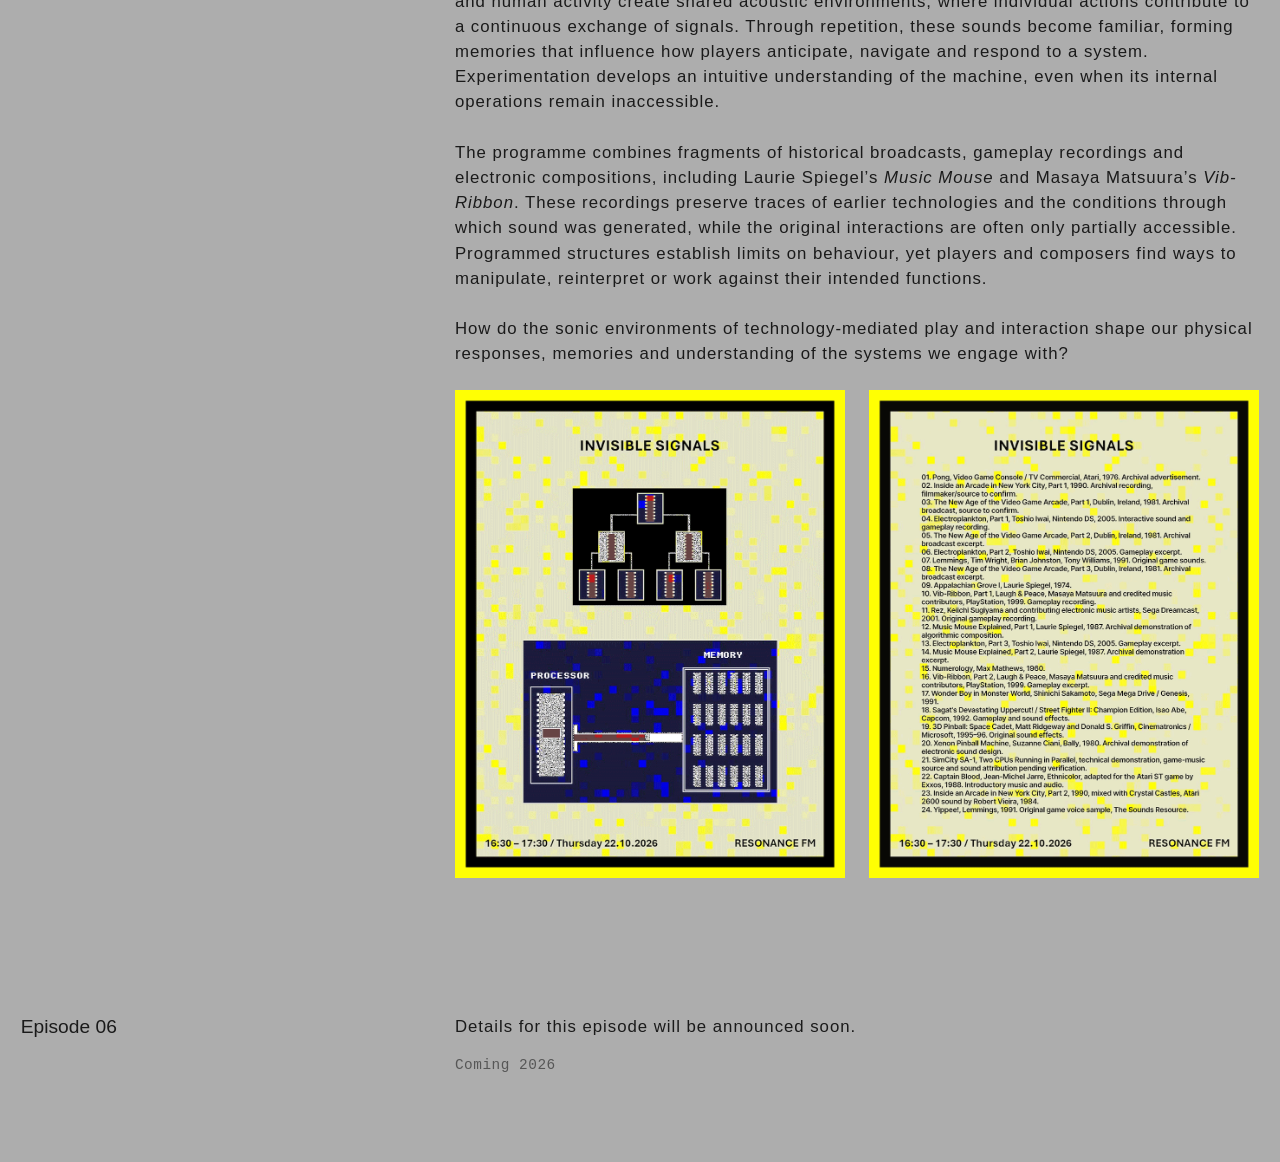
==== commit a8192b94: "Update index.html" ====
--- a/index.html
+++ b/index.html
@@ -593,7 +593,7 @@
                 <strong>Invisible Signals</strong>
                 <a href="mailto:seirynx@mailfence.com">contact</a>
                 <div class="schedule-note">
-                    <div>Next broadcast: Monday 16.11.2026 at 16:30 (London)</div>
+                    <div>Next broadcast: Monday 26.11.2026 at 16:30 (London)</div>
                     <div class="countdown" id="countdownTimer">--d --h --m --s</div>
                 </div>
                 <a href="/sound" class="resonance-mobile-link" id="waitingRoomBtn">Waiting Room</a>
@@ -951,7 +951,7 @@
 
         // ========== COUNTDOWN TIMER ==========
     function updateCountdown() {
-        const targetDate = new Date('2026-11-16T16:30:00+00:00');
+        const targetDate = new Date('2026-11-26T16:30:00+00:00');
         const now = new Date();
         const diff = targetDate - now;
         const countdownElement = document.getElementById('countdownTimer');
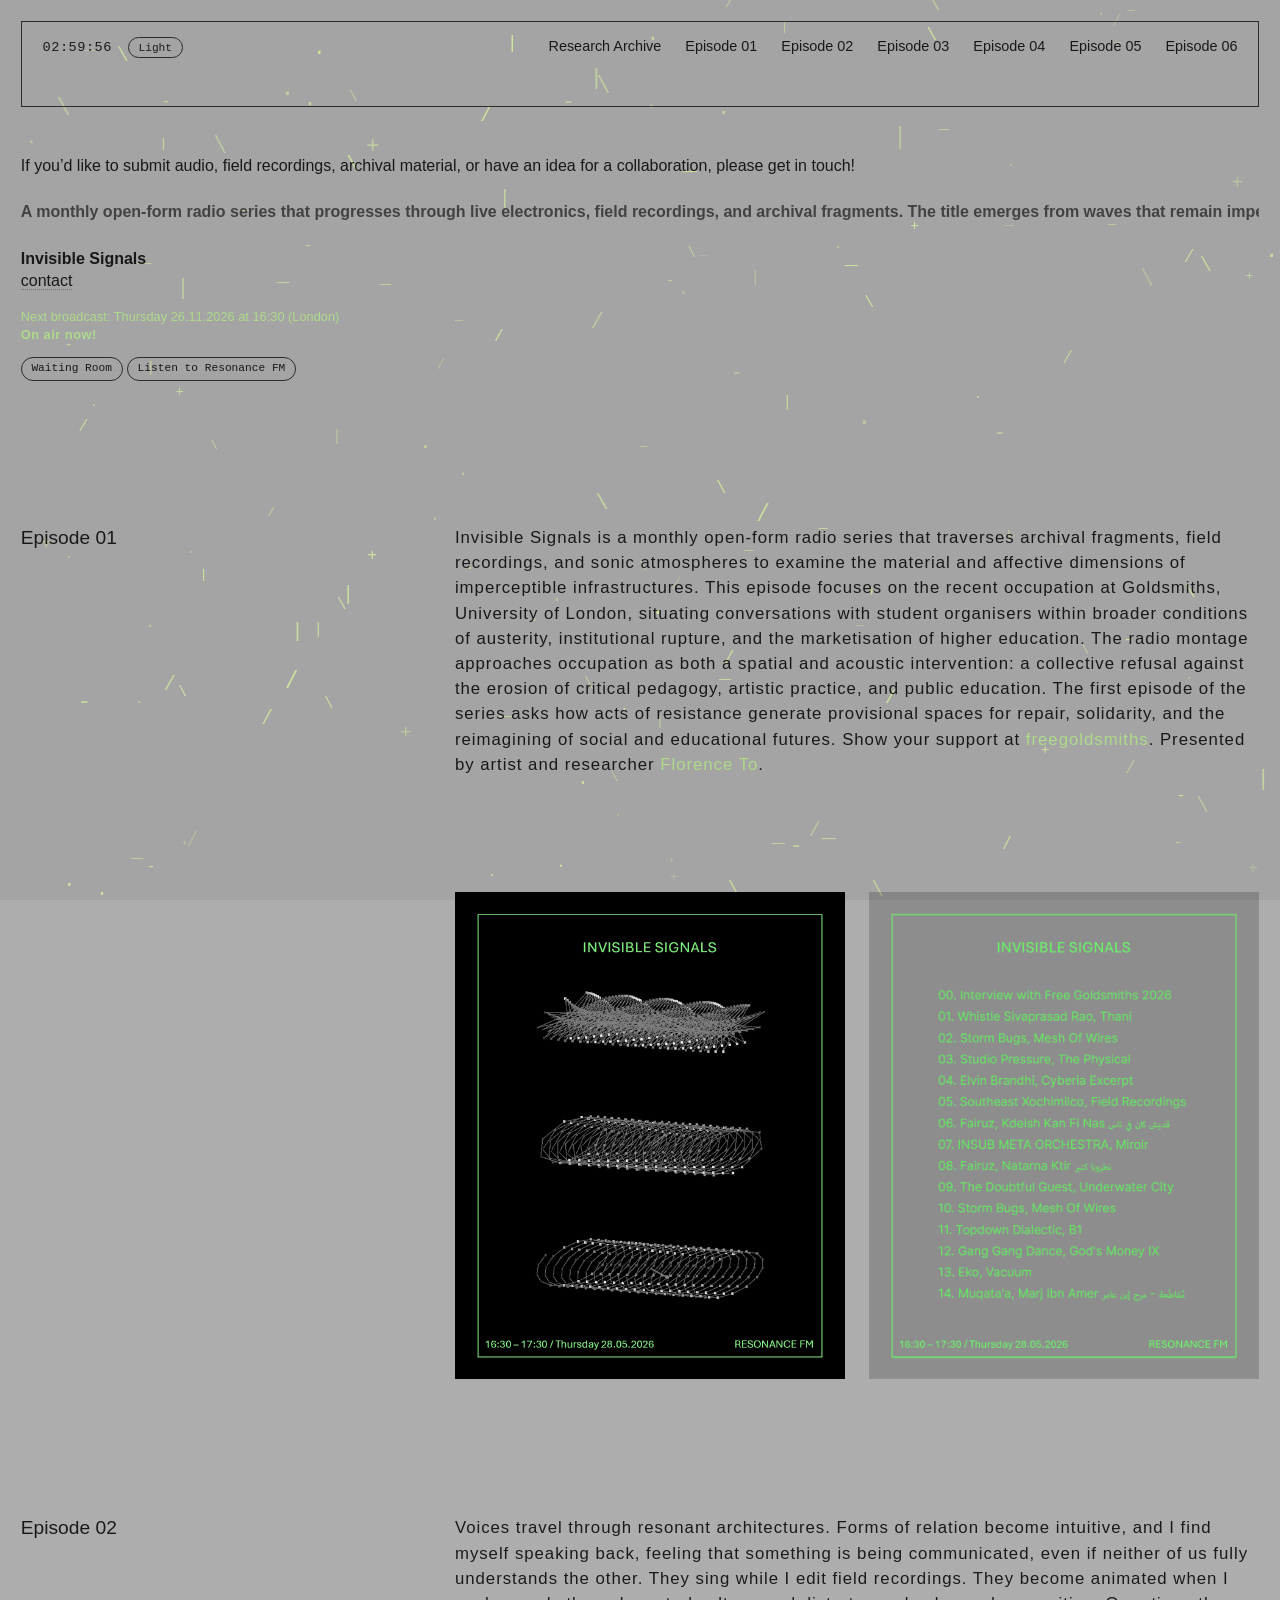
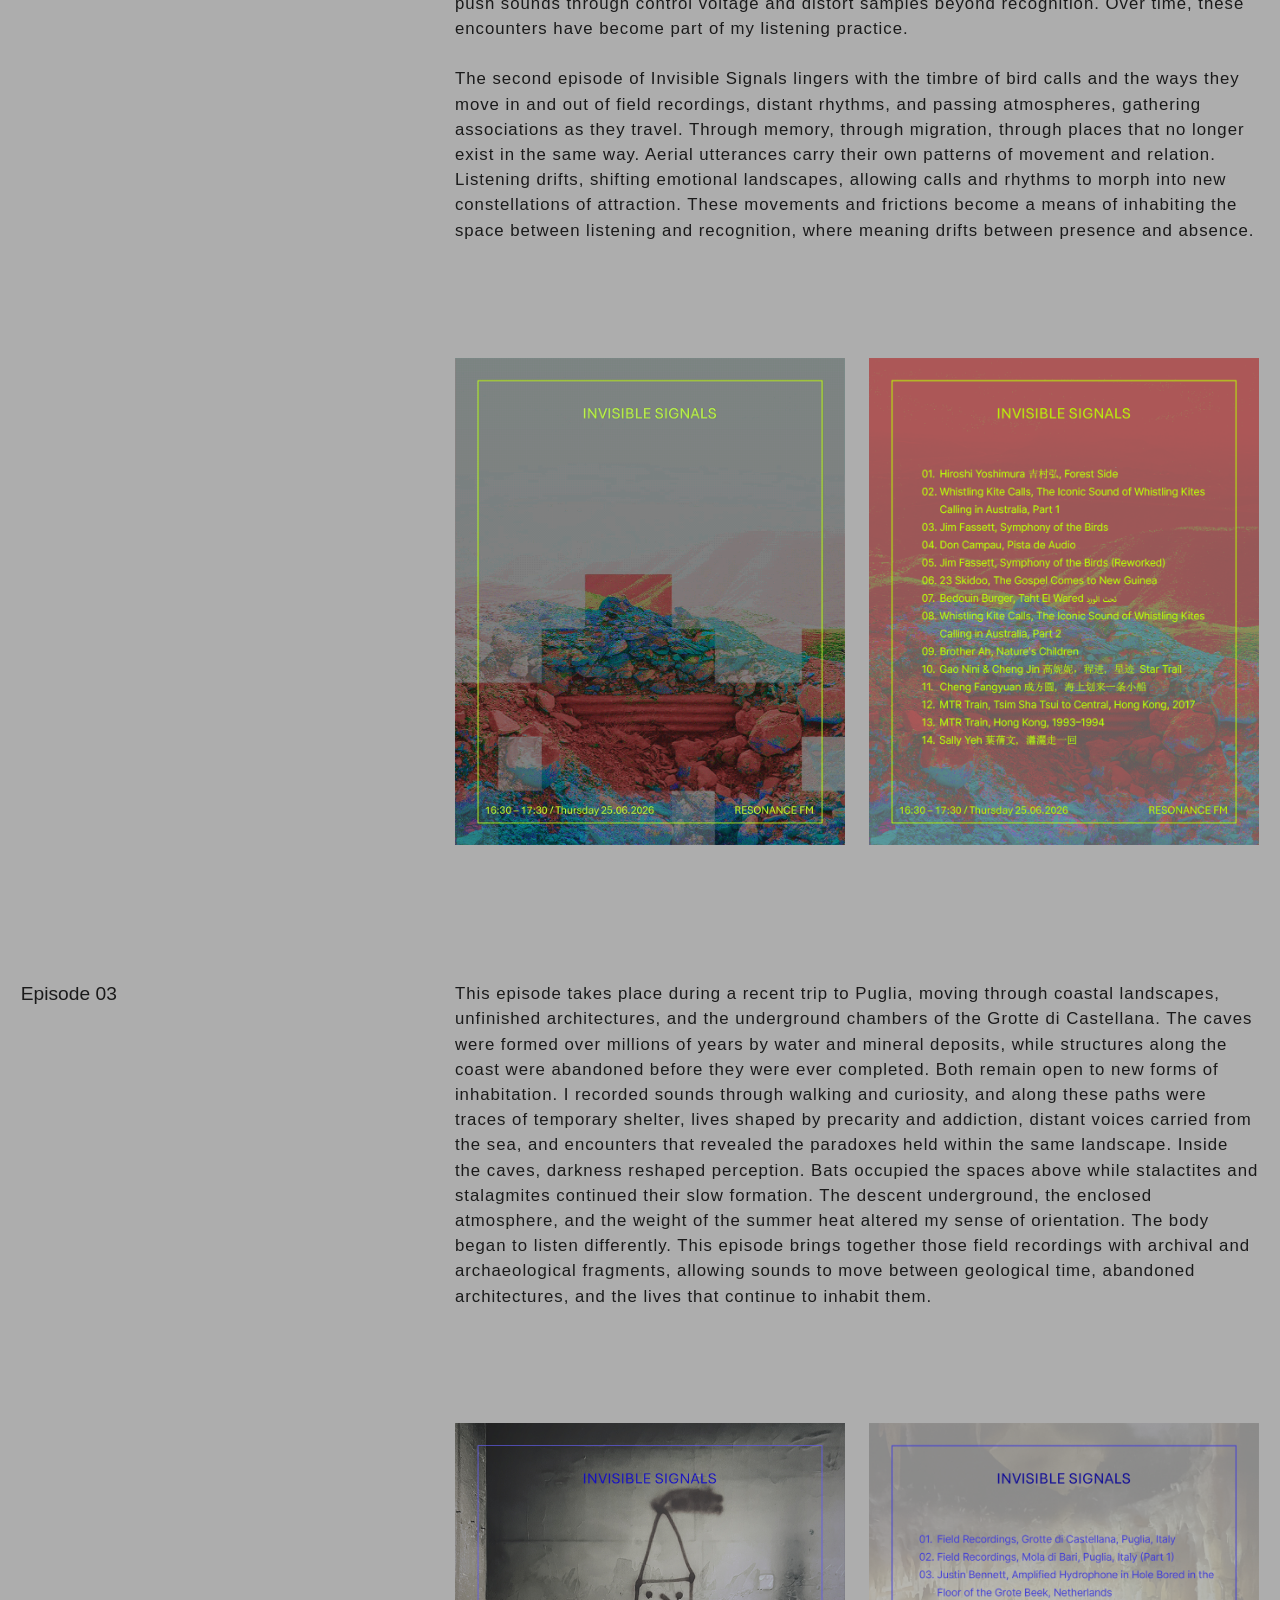
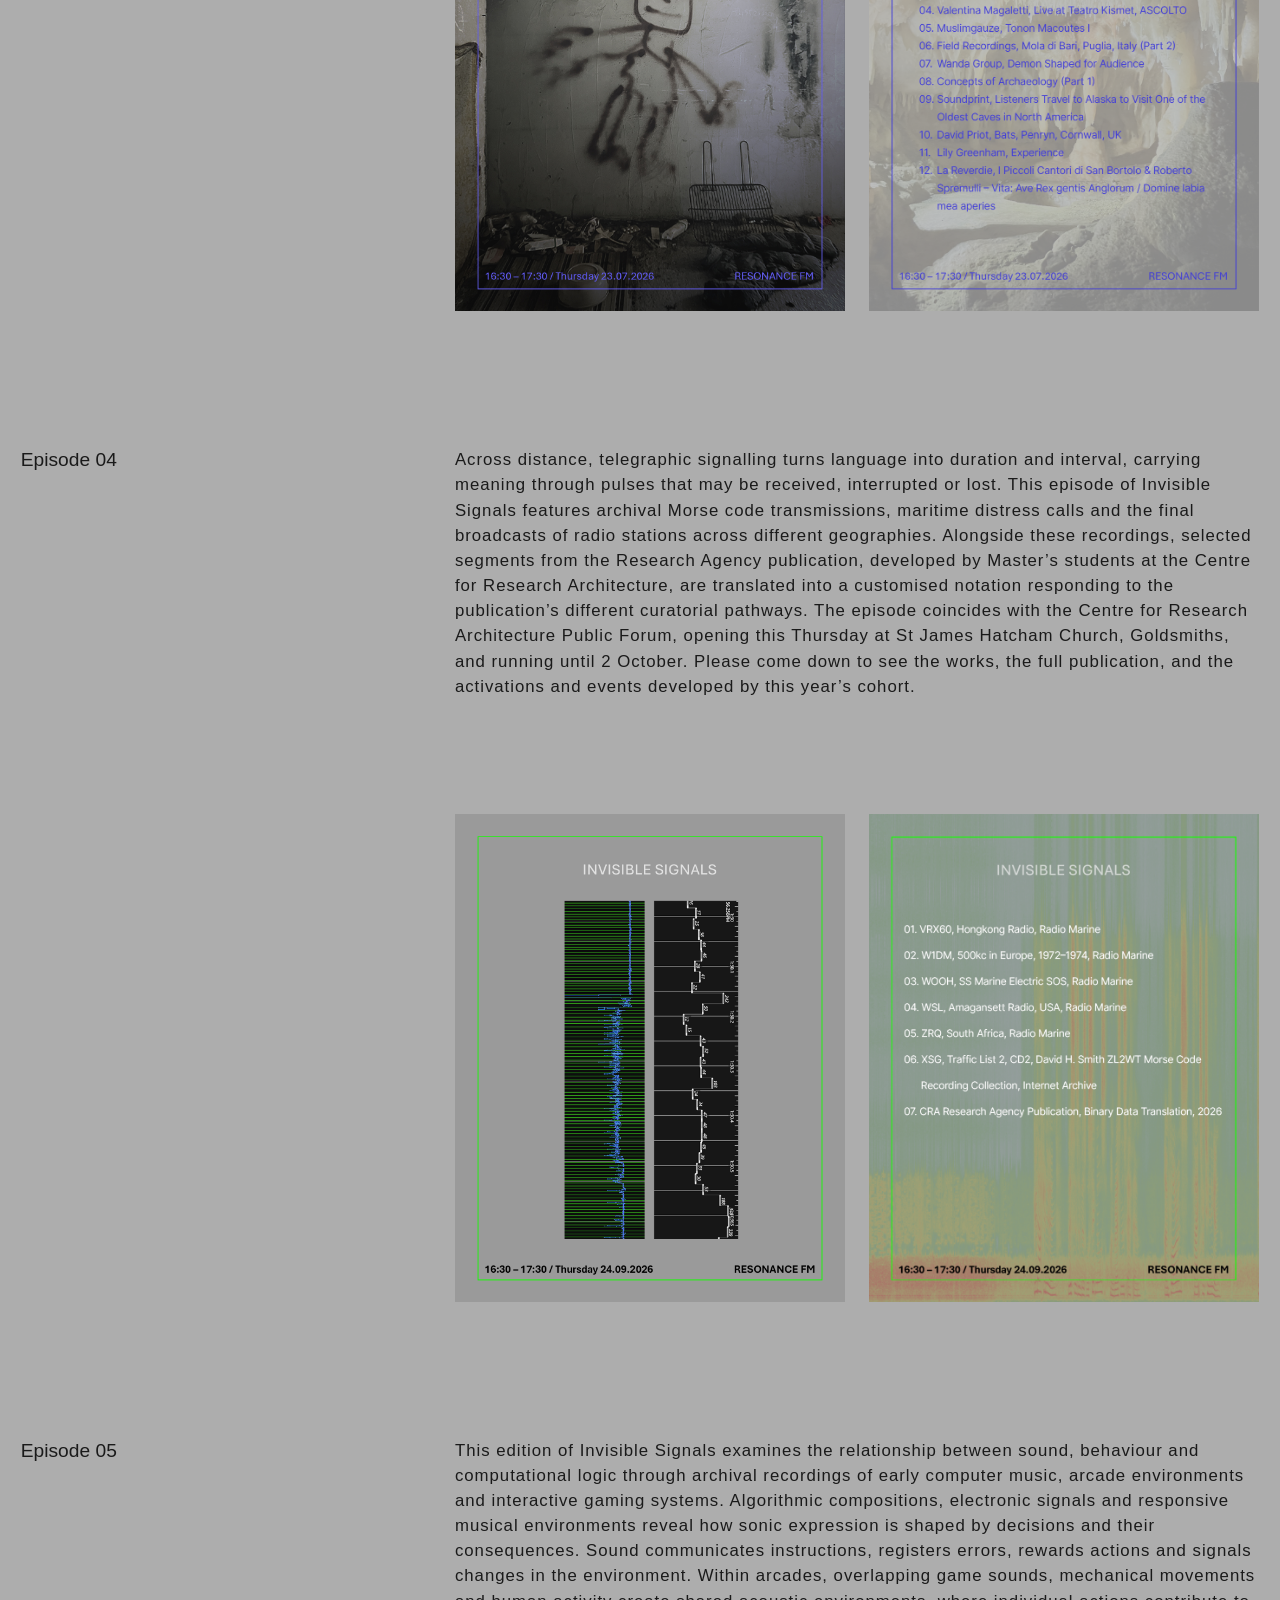
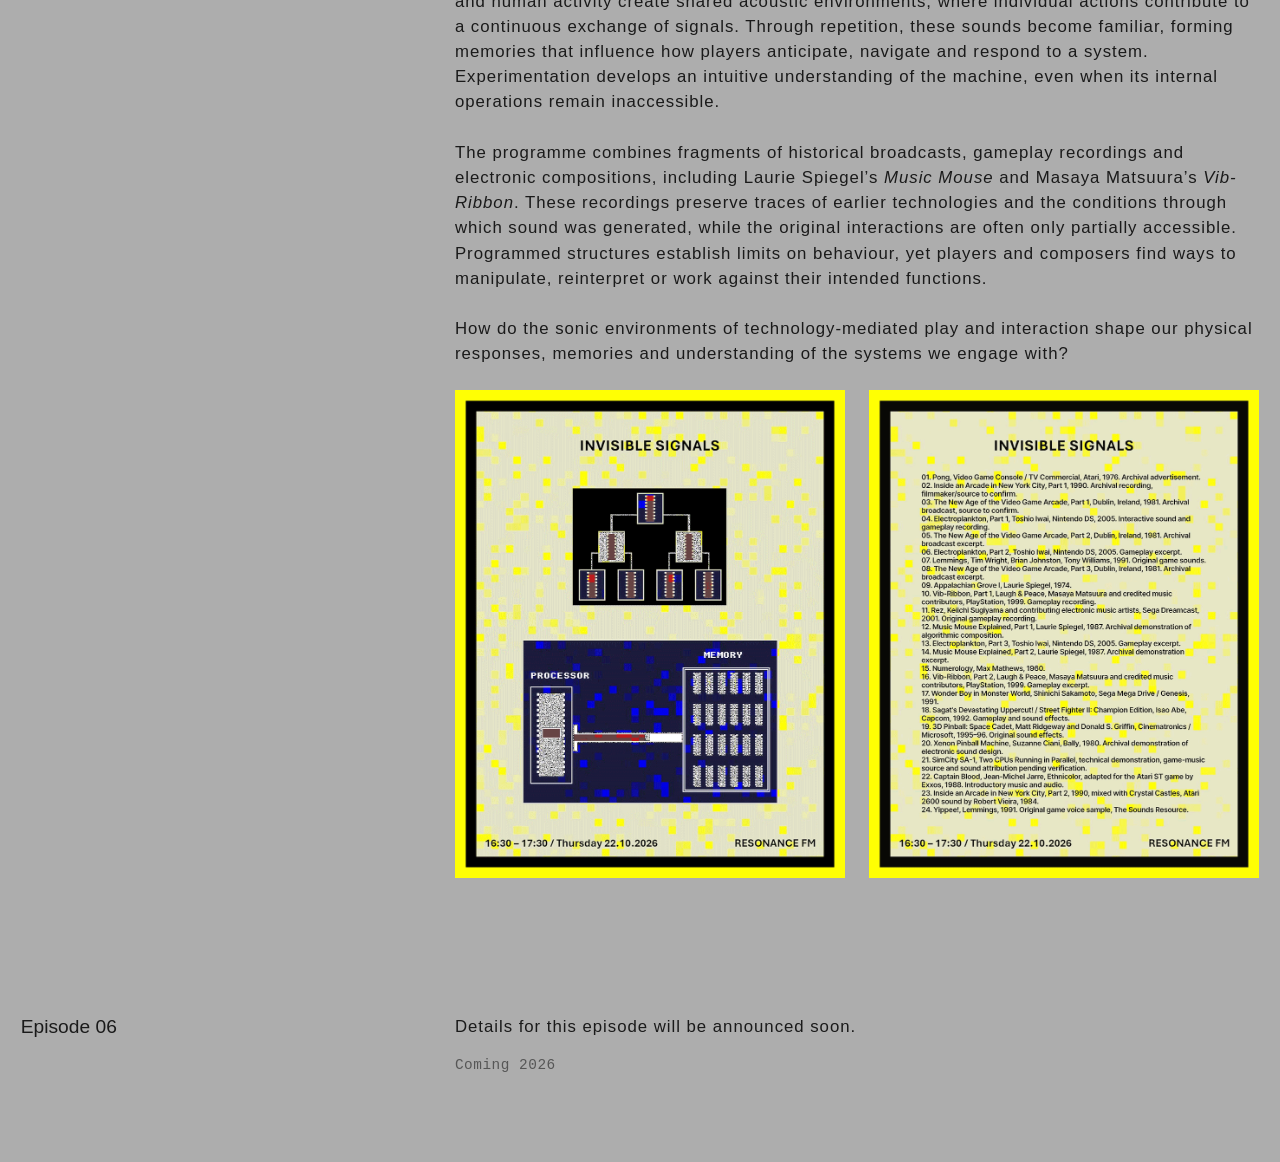
==== commit 1cf983e1: "Update print statement from 'Hello' to 'Goodbye'" ====
--- a/index.html
+++ b/index.html
@@ -593,7 +593,7 @@
                 <strong>Invisible Signals</strong>
                 <a href="mailto:seirynx@mailfence.com">contact</a>
                 <div class="schedule-note">
-                    <div>Next broadcast: Monday 26.11.2026 at 16:30 (London)</div>
+                    <div>Next broadcast: Thursday 26.11.2026 at 16:30 (London)</div>
                     <div class="countdown" id="countdownTimer">--d --h --m --s</div>
                 </div>
                 <a href="/sound" class="resonance-mobile-link" id="waitingRoomBtn">Waiting Room</a>
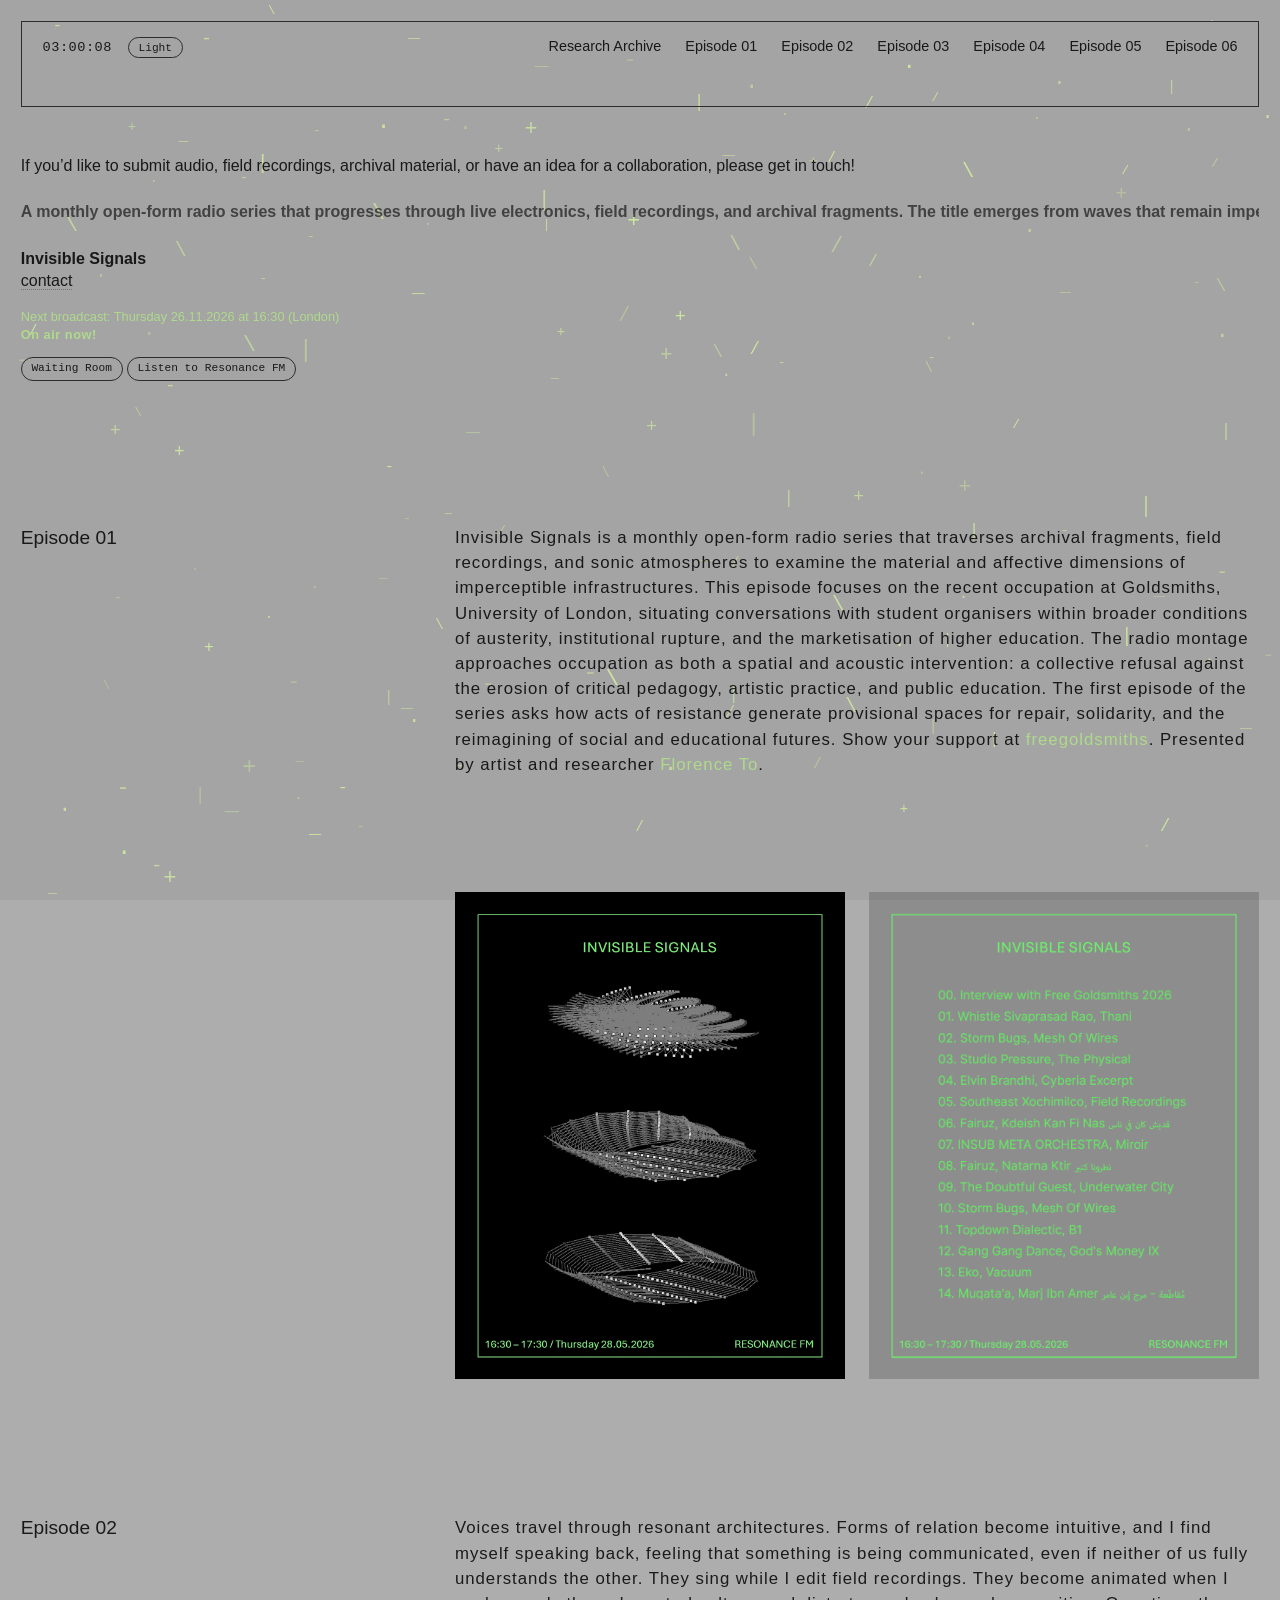
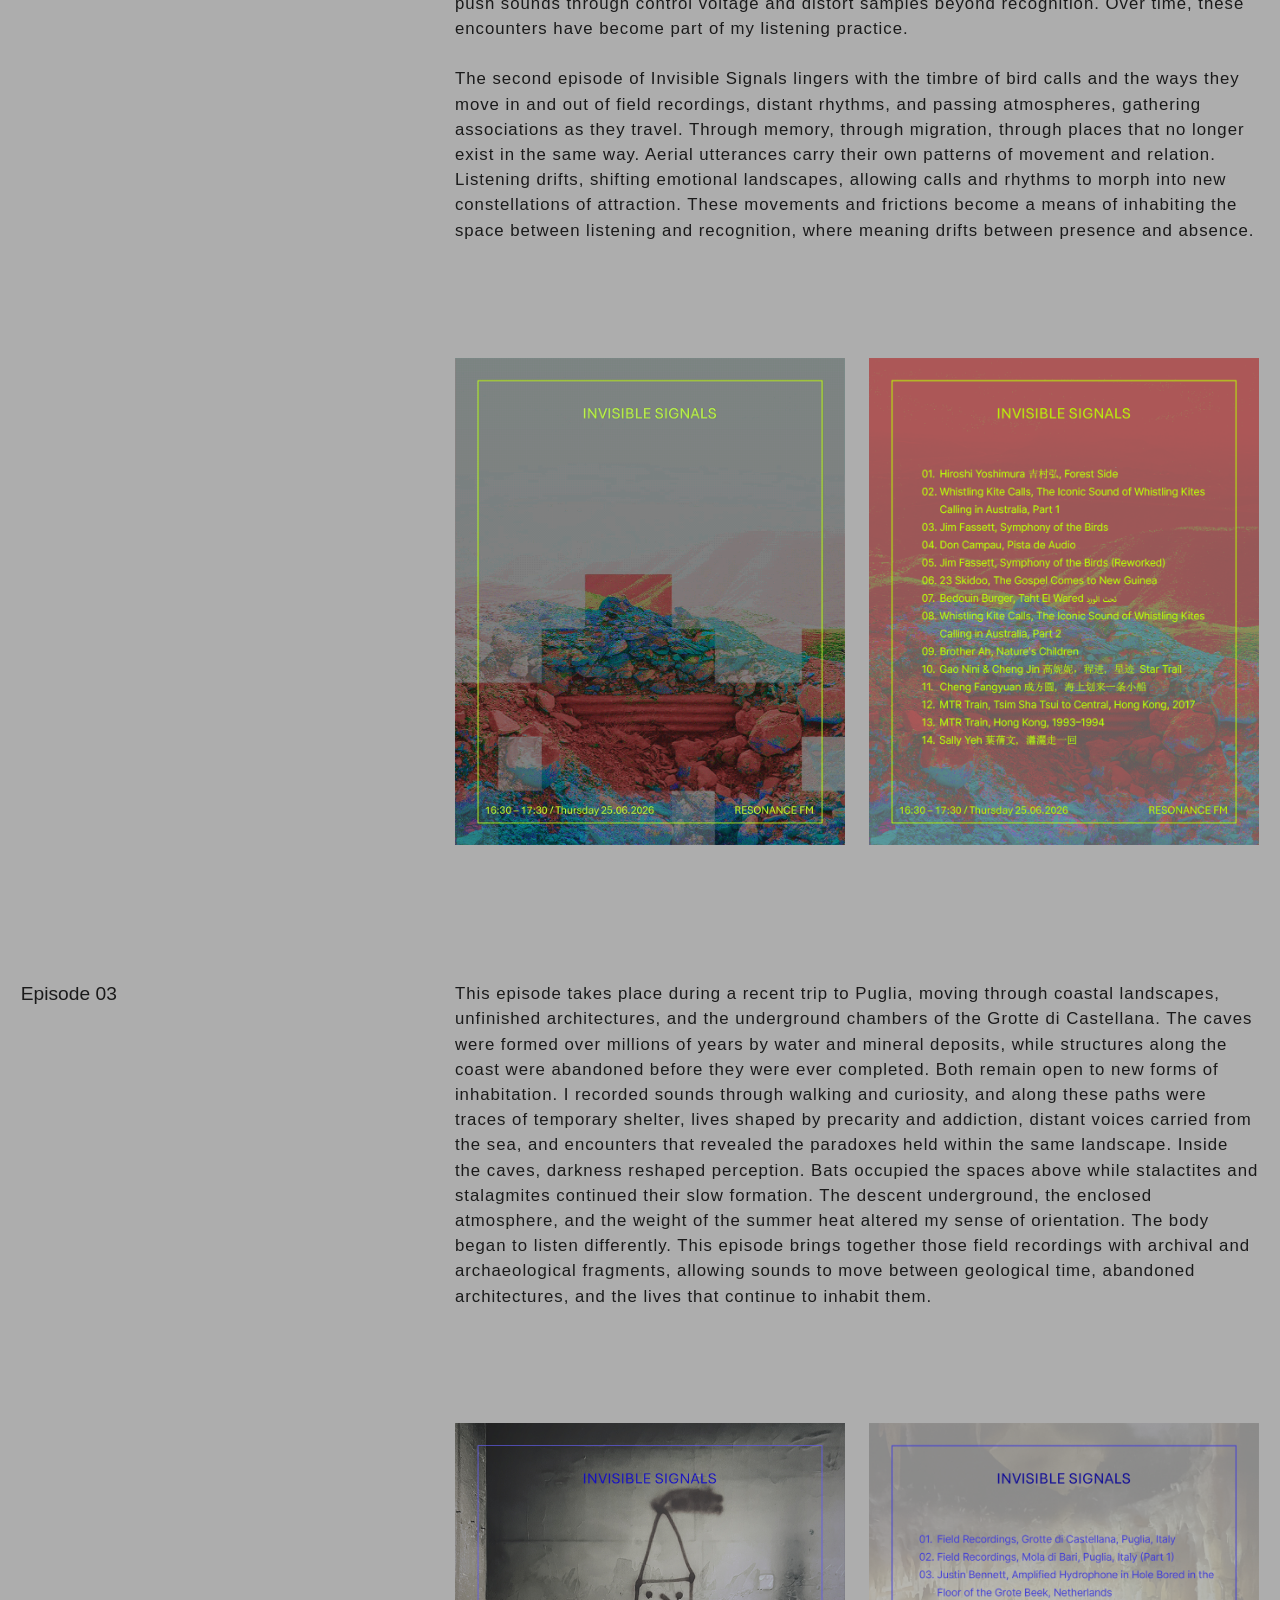
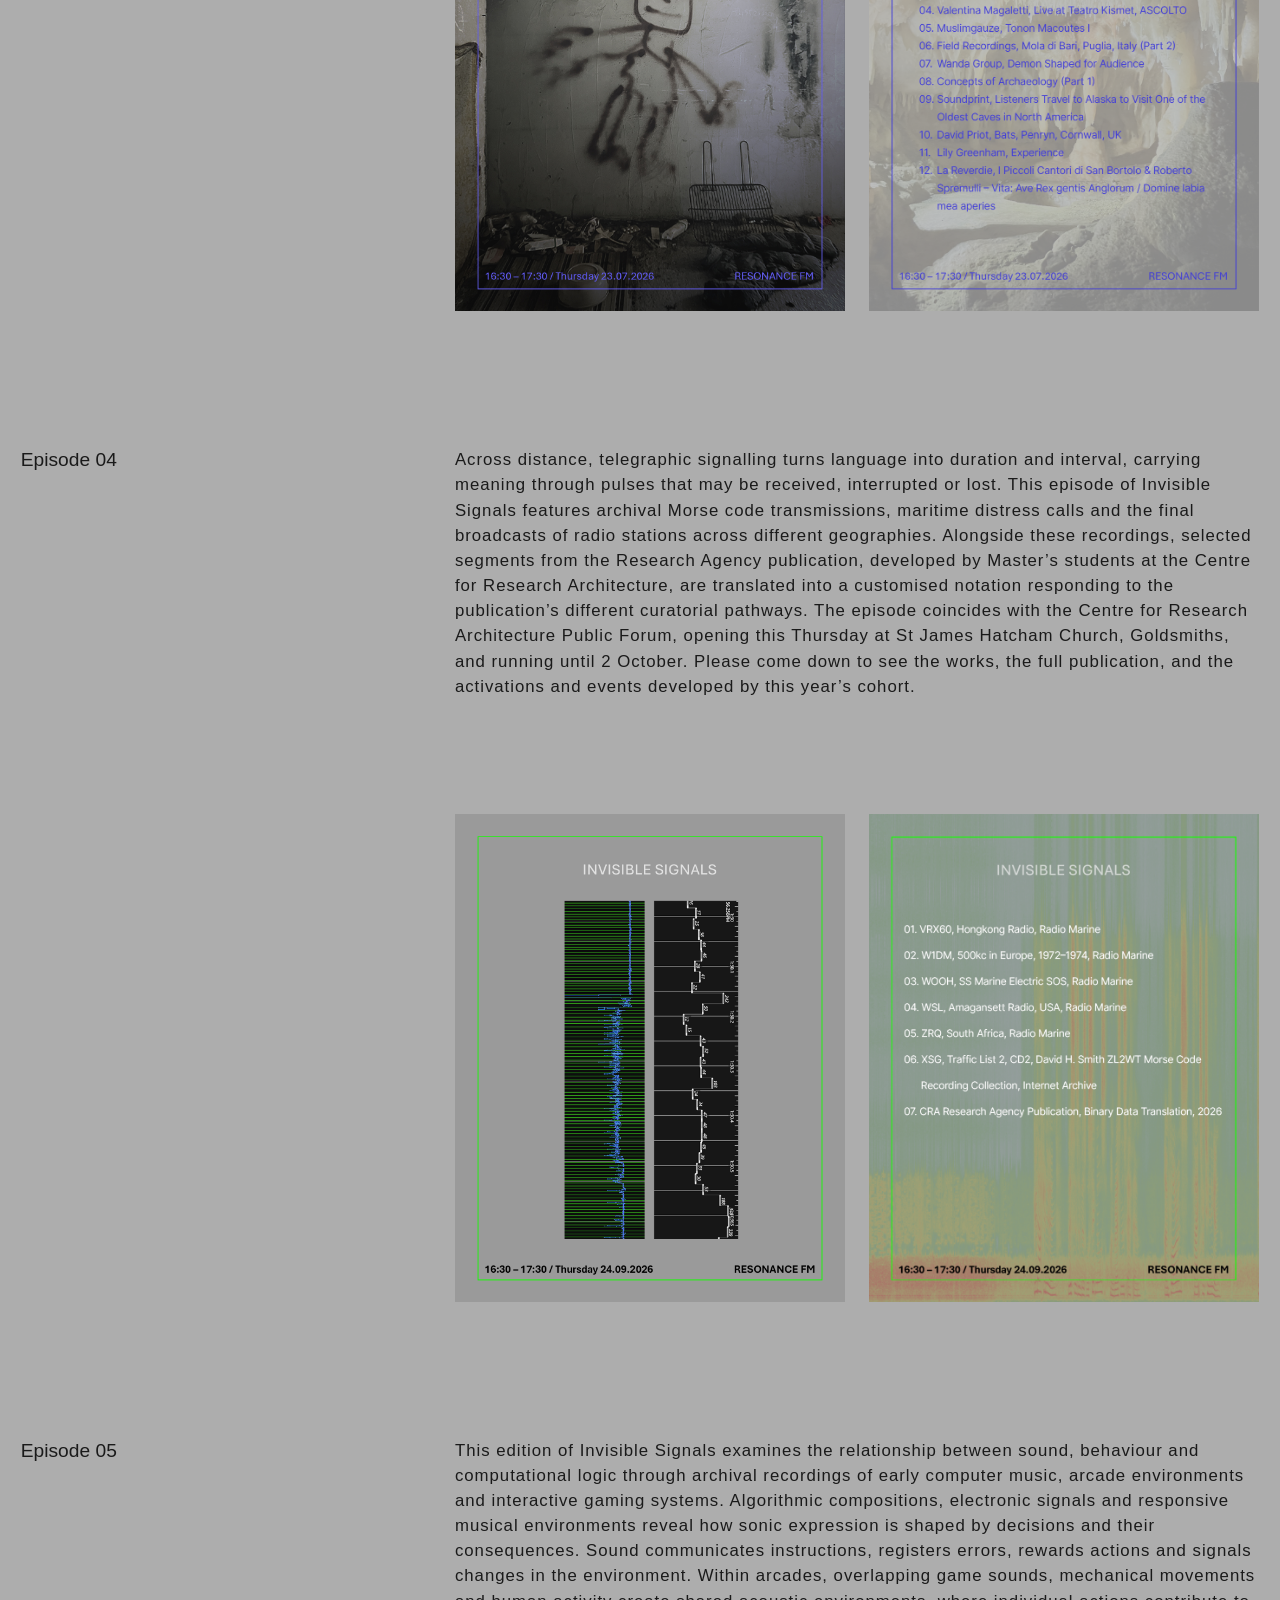
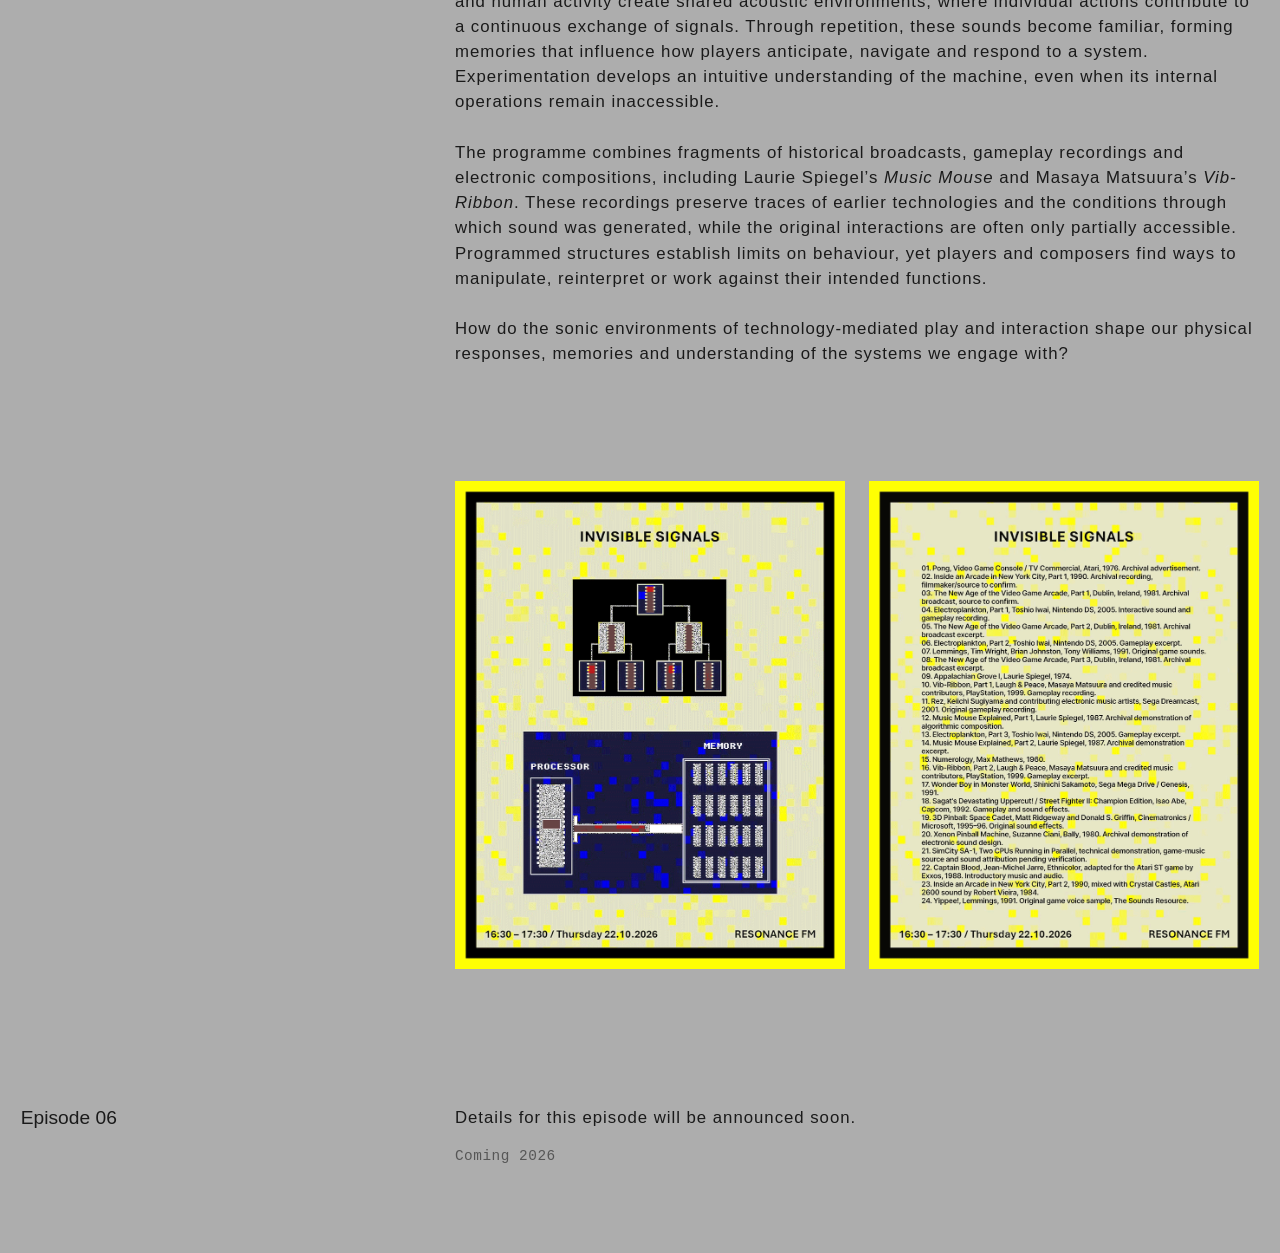
==== commit 0bd8fb2f: "Update print statement from 'Hello' to 'Goodbye'" ====
--- a/index.html
+++ b/index.html
@@ -715,8 +715,12 @@
                     </p>
                 </div>
 
-                <!-- TODO: paste Mixcloud iframe here once Episode 05 is live -->
-
+                <!-- Side-by-side images -->
+                <iframe style="margin-top: 1.5rem; width: 100%; height: 60px;" 
+                        src="https://player-widget.mixcloud.com/widget/iframe/?hide_cover=1&mini=1&hide_artwork=1&feed=%2FResonance%2Fplaylists%2Finvisible-signals%2F" 
+                        frameborder="0" 
+                        allow="encrypted-media; fullscreen; autoplay; idle-detection; speaker-selection; web-share;">
+                </iframe>
                 <div style="display: flex; gap: 1.5rem; margin: 1.5rem 0; flex-wrap: wrap;">
                     <img src="images/episode_05.gif" alt="Episode 05 visual" style="flex: 1; min-width: 150px; max-width: calc(50% - 0.75rem); height: auto; border-radius: 0px;">
                     <img src="images/IS_Track_List_05.gif" alt="Episode 05 track list" style="flex: 1; min-width: 150px; max-width: calc(50% - 0.75rem); height: auto; border-radius: 0px;">
